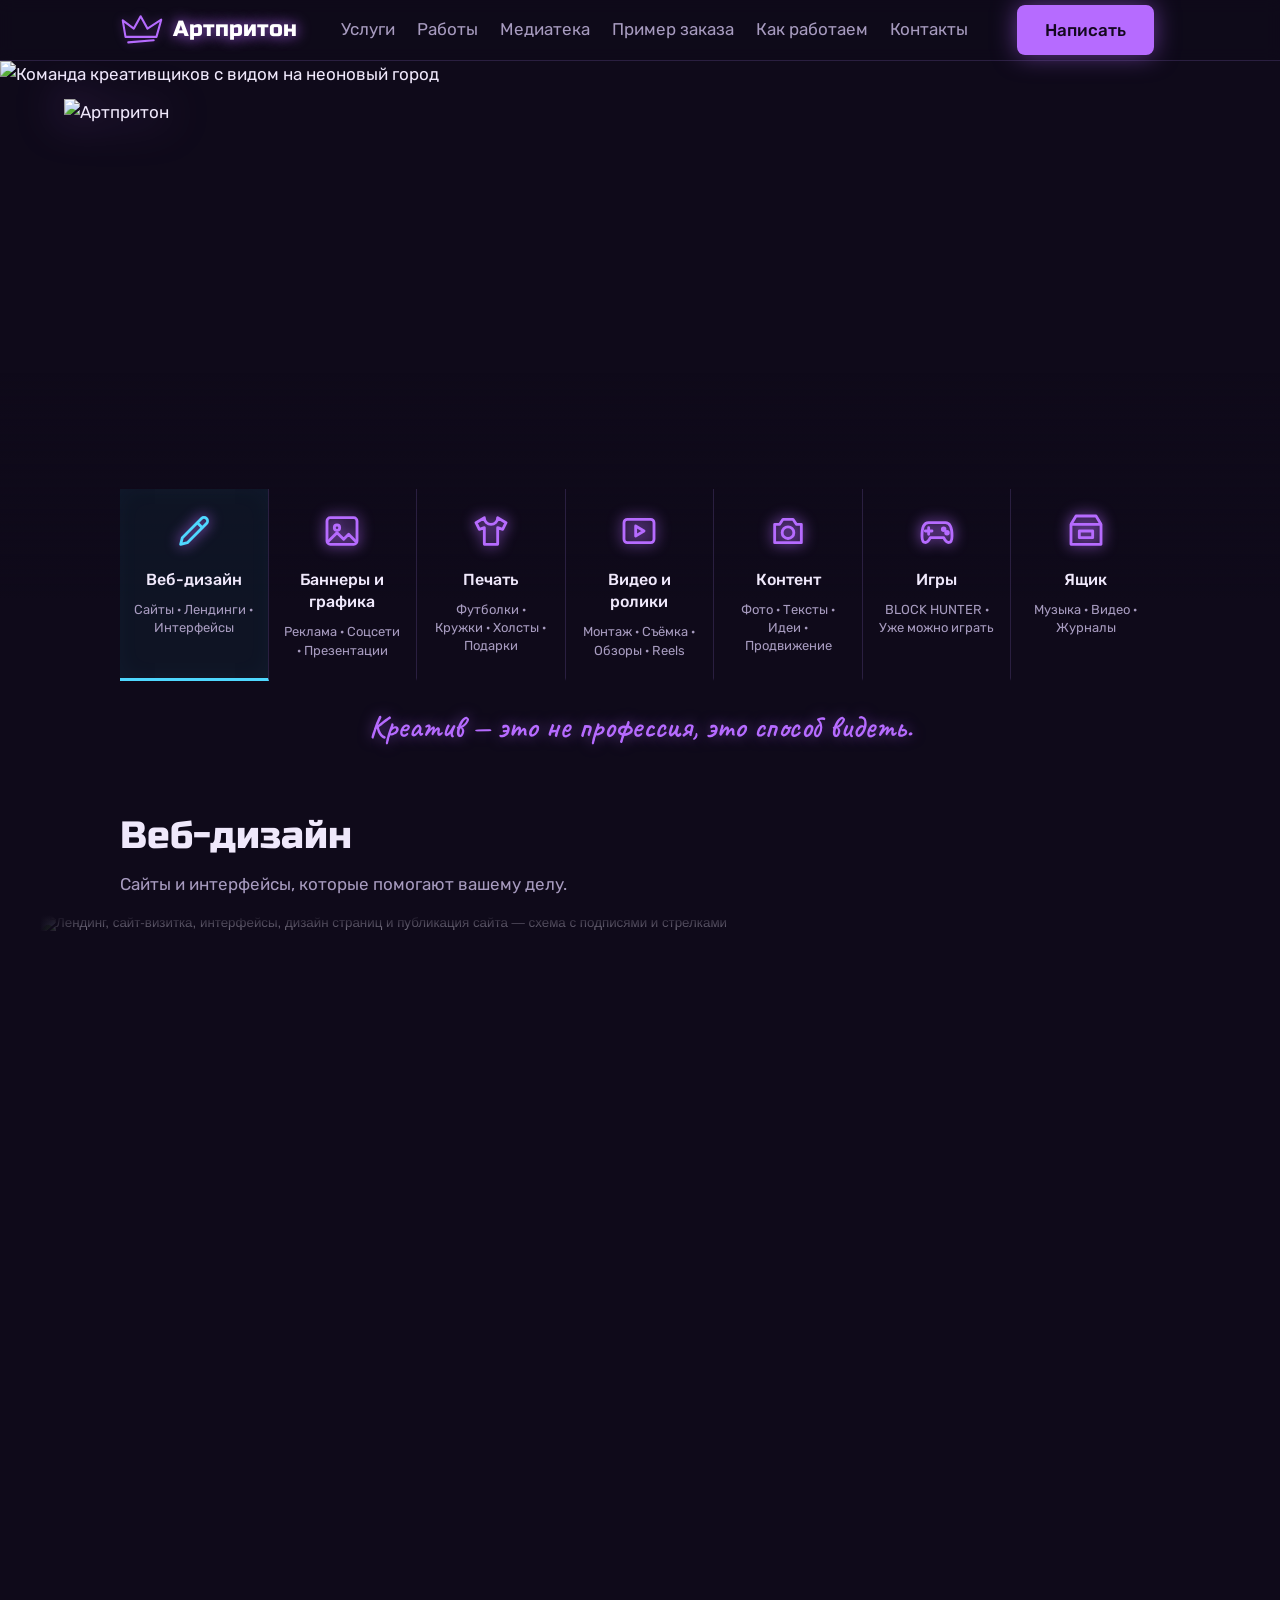
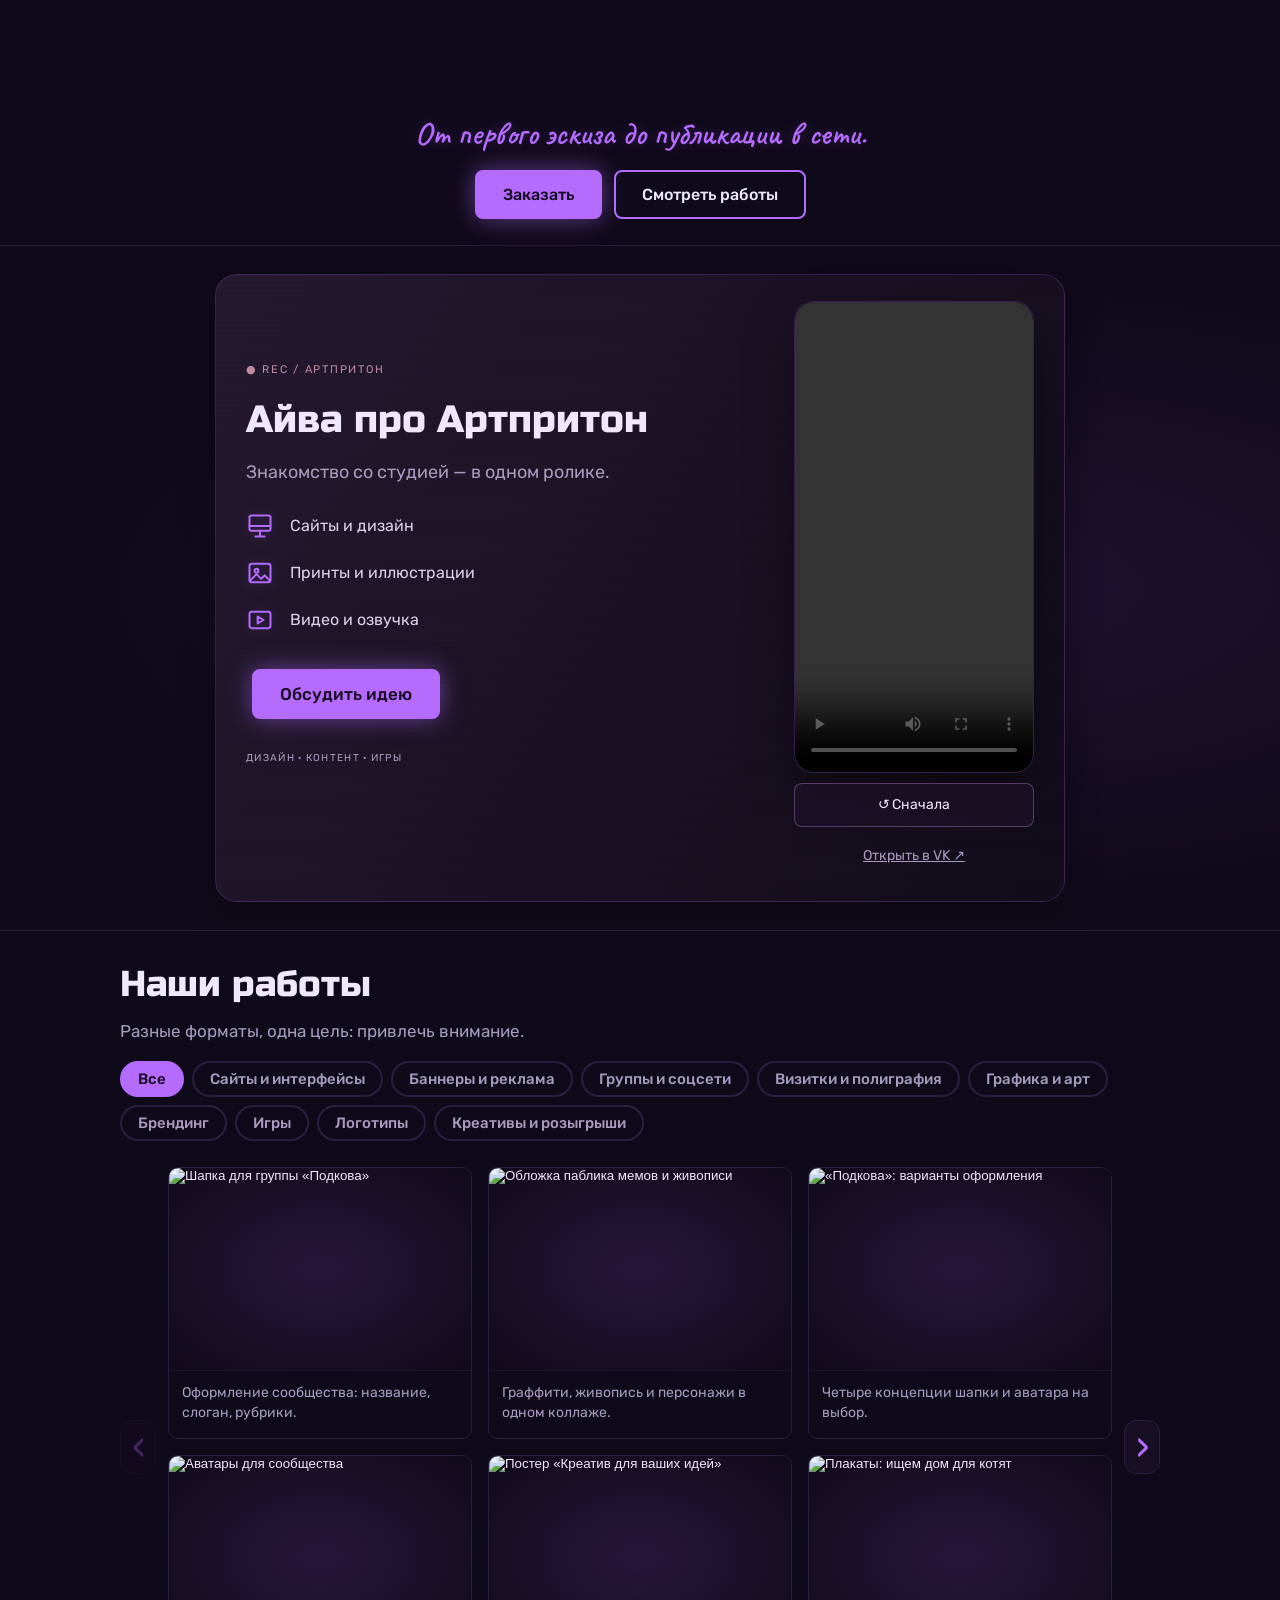
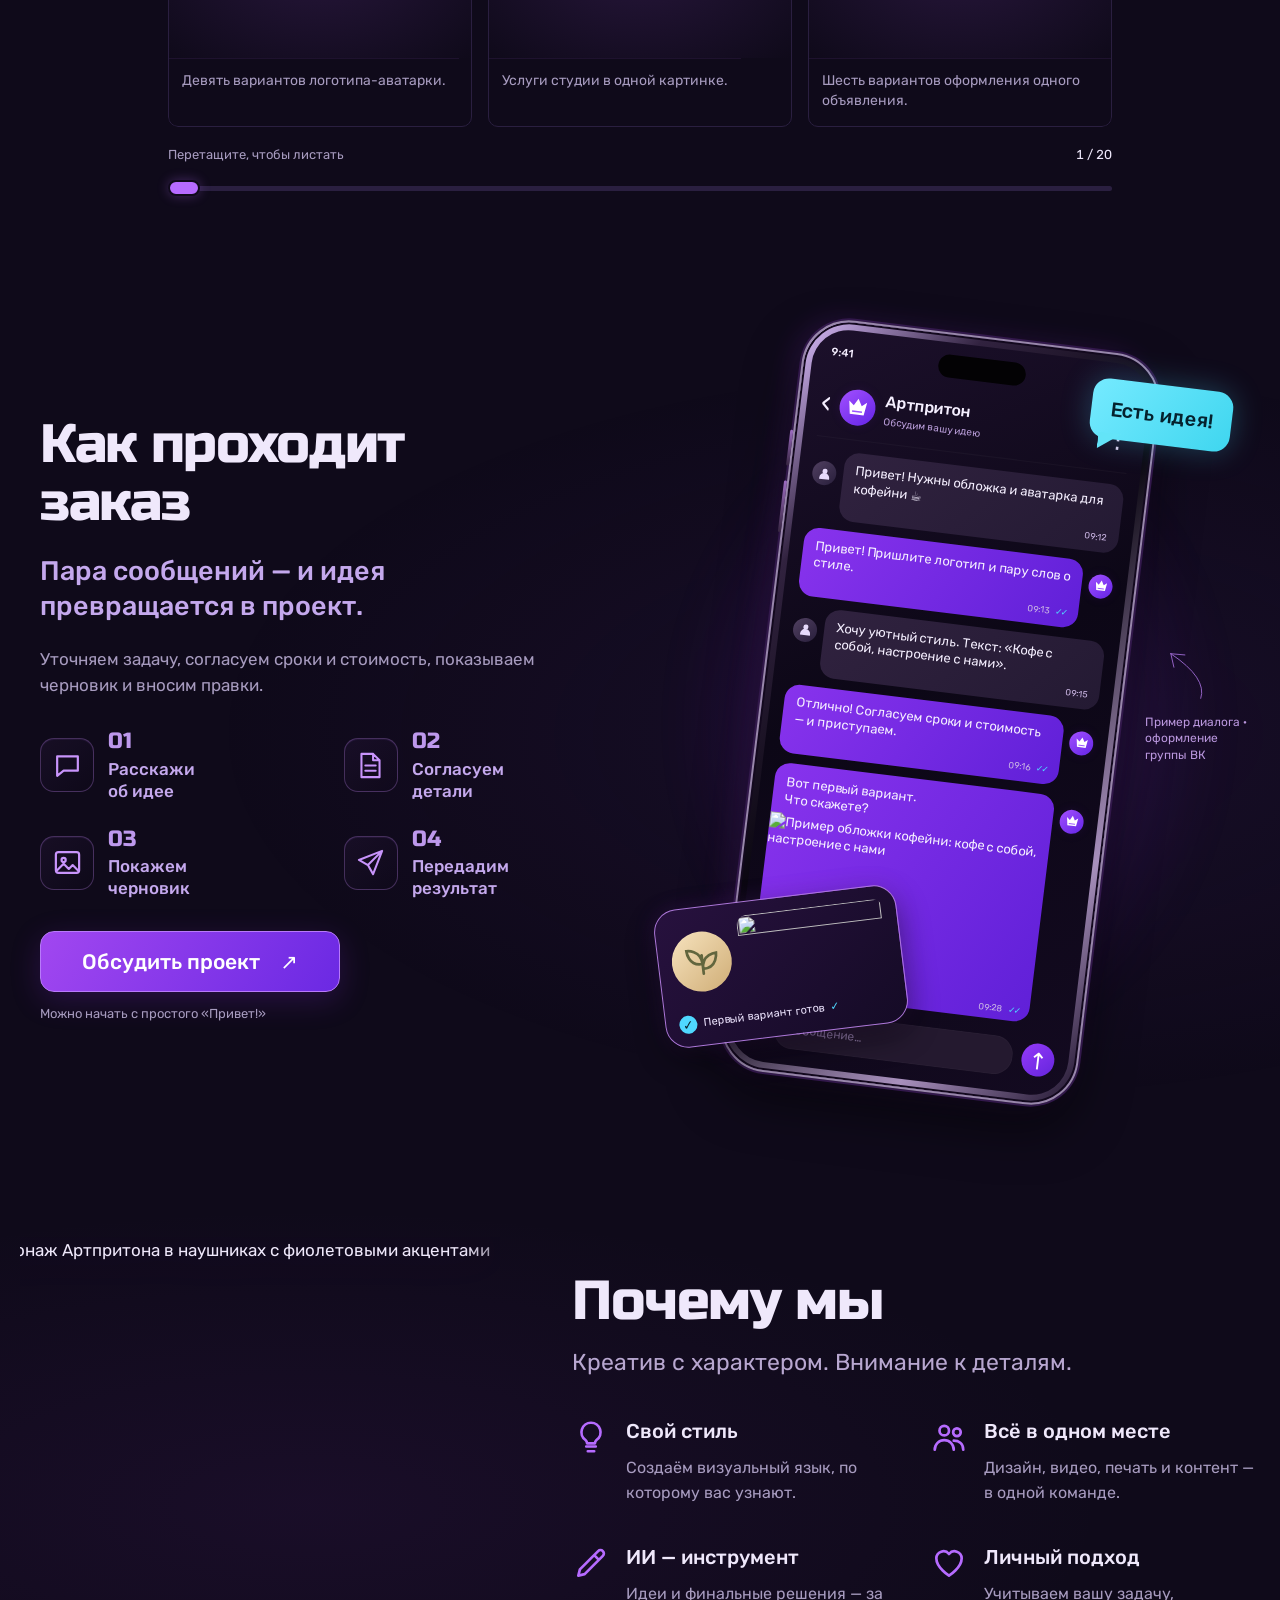
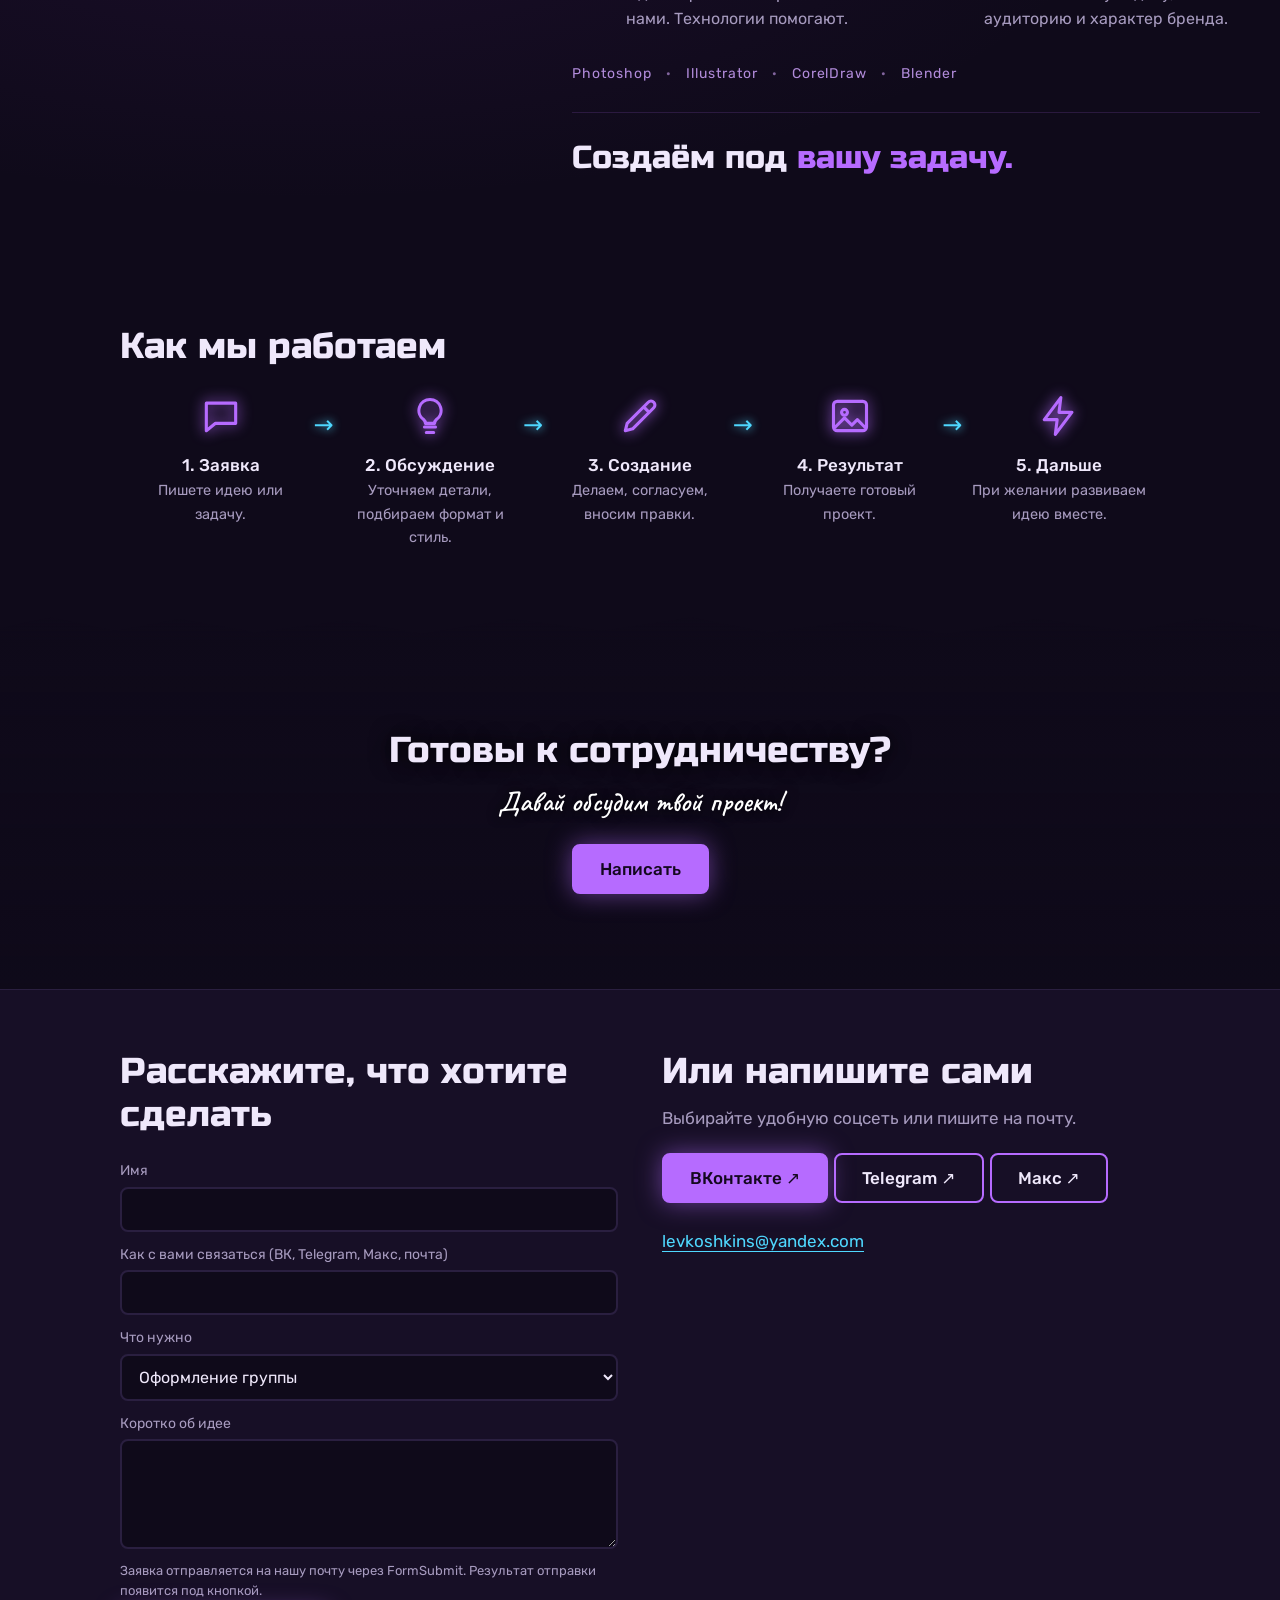
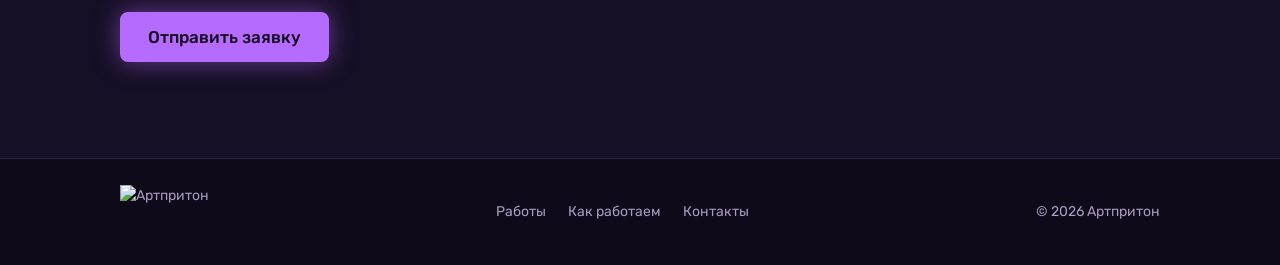
==== index.html @ eb8b3a93 "Publish website files, batch 1" ====
<!DOCTYPE html>
<html lang="ru">
<head>
<meta charset="utf-8">
<meta name="viewport" content="width=device-width, initial-scale=1">
<title>Артпритон — креатив, контент, дизайн</title>
<meta name="description" content="Веб-дизайн, баннеры, оформление групп, печать на футболках и холстах, монтаж видео, съёмка, игры.">
<meta property="og:title" content="Артпритон — креатив, контент, дизайн">
<meta property="og:description" content="Твои идеи заслуживают визуал: дизайн, видео, печать, контент и игры.">
<meta property="og:url" content="https://wingofnight.github.io/Artpriton/">
<meta property="og:image" content="https://wingofnight.github.io/Artpriton/assets/og-image.jpg">
<link rel="icon" href="assets/favicon.png">
<link rel="preconnect" href="https://fonts.googleapis.com">
<link rel="preconnect" href="https://fonts.gstatic.com" crossorigin>
<link href="https://fonts.googleapis.com/css2?family=Russo+One&family=Rubik:wght@400;500&family=Caveat:wght@600&display=swap" rel="stylesheet">
<link rel="stylesheet" href="css/base.css">
<link rel="stylesheet" href="css/site.css">
<link rel="stylesheet" href="css/games.css">
<link rel="stylesheet" href="css/media.css">
<link rel="stylesheet" href="css/magazines.css">
</head>
<body>
<svg width="0" height="0" style="position:absolute" aria-hidden="true"><defs><symbol id="i-pencil" viewBox="0 0 24 24" fill="none" stroke="currentColor" stroke-width="1.7" stroke-linecap="round" stroke-linejoin="round"><path d="M4 20l1-4L16.5 4.5a2 2 0 013 3L8 19l-4 1zM14 7l3 3"/></symbol><symbol id="i-image" viewBox="0 0 24 24" fill="none" stroke="currentColor" stroke-width="1.7" stroke-linecap="round" stroke-linejoin="round"><rect x="3" y="4" width="18" height="16" rx="2"/><circle cx="9" cy="10" r="1.6"/><path d="M4 18l5-5 4 4 3-3 4 4"/></symbol><symbol id="i-shirt" viewBox="0 0 24 24" fill="none" stroke="currentColor" stroke-width="1.7" stroke-linecap="round" stroke-linejoin="round"><path d="M8 4L3 7l2 4 3-1v10h8V10l3 1 2-4-5-3a4 4 0 01-8 0z"/></symbol><symbol id="i-play" viewBox="0 0 24 24" fill="none" stroke="currentColor" stroke-width="1.7" stroke-linecap="round" stroke-linejoin="round"><rect x="3" y="5" width="18" height="14" rx="2"/><path d="M10 9l5 3-5 3z"/></symbol><symbol id="i-mic" viewBox="0 0 24 24" fill="none" stroke="currentColor" stroke-width="1.7" stroke-linecap="round" stroke-linejoin="round"><rect x="9" y="3" width="6" height="11" rx="3"/><path d="M5 11a7 7 0 0014 0M12 18v3M9 21h6"/></symbol><symbol id="i-camera" viewBox="0 0 24 24" fill="none" stroke="currentColor" stroke-width="1.7" stroke-linecap="round" stroke-linejoin="round"><path d="M4 8h3l2-3h6l2 3h3v11H4z"/><circle cx="12" cy="13" r="3.5"/></symbol><symbol id="i-bulb" viewBox="0 0 24 24" fill="none" stroke="currentColor" stroke-width="1.7" stroke-linecap="round" stroke-linejoin="round"><path d="M9 18h6M10 21h4M12 3a6 6 0 00-3.5 10.9c.6.5 1 1.2 1 2.1h5c0-.9.4-1.6 1-2.1A6 6 0 0012 3z"/></symbol><symbol id="i-team" viewBox="0 0 24 24" fill="none" stroke="currentColor" stroke-width="1.7" stroke-linecap="round" stroke-linejoin="round"><circle cx="9" cy="8" r="3"/><circle cx="17" cy="9" r="2.4"/><path d="M3 20c0-3.5 2.7-6 6-6s6 2.5 6 6M15 14.3c3 0 6 1.7 6 5.7"/></symbol><symbol id="i-bolt" viewBox="0 0 24 24" fill="none" stroke="currentColor" stroke-width="1.7" stroke-linecap="round" stroke-linejoin="round"><path d="M13 2L4 14h7l-1 8 9-12h-7z"/></symbol><symbol id="i-heart" viewBox="0 0 24 24" fill="none" stroke="currentColor" stroke-width="1.7" stroke-linecap="round" stroke-linejoin="round"><path d="M12 20s-8-5-8-11a4.5 4.5 0 018-2.7A4.5 4.5 0 0120 9c0 6-8 11-8 11z"/></symbol><symbol id="i-chat" viewBox="0 0 24 24" fill="none" stroke="currentColor" stroke-width="1.7" stroke-linecap="round" stroke-linejoin="round"><path d="M4 5h16v11H9l-5 4z"/></symbol><symbol id="i-gamepad" viewBox="0 0 24 24" fill="none" stroke="currentColor" stroke-width="1.7" stroke-linecap="round" stroke-linejoin="round"><path d="M7 7h10c3 0 4 3 4 8s-3 5-5 1H8c-2 4-5 4-5-1s1-8 4-8z"/><path d="M7 10v4M5 12h4"/><circle cx="16" cy="11" r=".8"/><circle cx="18" cy="13" r=".8"/></symbol></defs></svg>
<nav><div class="wrap">
  <a class="logo" href="#top"><svg class="logo-mark" viewBox="0 0 64 48" fill="none" stroke="currentColor" stroke-width="3" stroke-linecap="round" stroke-linejoin="round" aria-hidden="true" focusable="false"><path d="M8 34 4 10l16 12L30 4l10 18L60 9l-7 25zM12 42l37-3"/></svg><span>Артпритон</span></a>
  <button class="burger" type="button" aria-label="Меню" aria-expanded="false" aria-controls="menu"><span></span></button>
  <ul id="menu">
    <li><a href="#uslugi"><svg class="nav-icon" aria-hidden="true"><use href="#i-pencil"/></svg><span>Услуги</span></a></li>
    <li><a href="#raboty"><svg class="nav-icon" aria-hidden="true"><use href="#i-image"/></svg><span>Работы</span></a></li>
    <li><a href="#service-library"><svg class="nav-icon" aria-hidden="true"><use href="#i-play"/></svg><span>Медиатека</span></a></li>
    <li><a href="#dialog"><svg class="nav-icon" aria-hidden="true"><use href="#i-chat"/></svg><span>Пример заказа</span></a></li>
    <li><a href="#kak"><svg class="nav-icon" aria-hidden="true"><use href="#i-bulb"/></svg><span>Как работаем</span></a></li>
    <li><a href="#zakaz"><svg class="nav-icon" aria-hidden="true"><use href="#order-send"/></svg><span>Контакты</span></a></li>
  </ul>
  <a class="btn main nbtn" href="#zakaz">Написать</a>
</div></nav>

<header class="hero" id="top">
  <img class="bg" src="assets/hero-bg.jpg" alt="Команда креативщиков с видом на неоновый город" fetchpriority="high">
  <div class="hero-in"><img class="biglogo" src="assets/logo.png" alt="Артпритон" width="700" height="330"></div>
</header>
<main>
<div class="services-area" id="uslugi">
<div class="service-nav">
<div class="wrap strip" role="tablist" aria-label="Услуги">
  <a class="it on" data-sv="0" href="#service-web"><svg class="ic" aria-hidden="true"><use href="#i-pencil"/></svg><b>Веб-дизайн</b><small>Сайты · Лендинги · Интерфейсы</small></a>
  <a class="it" data-sv="1" href="#service-graphics"><svg class="ic" aria-hidden="true"><use href="#i-image"/></svg><b>Баннеры и графика</b><small>Реклама · Соцсети · Презентации</small></a>
  <a class="it" data-sv="2" href="#service-print"><svg class="ic" aria-hidden="true"><use href="#i-shirt"/></svg><b>Печать</b><small>Футболки · Кружки · Холсты · Подарки</small></a>
  <a class="it" data-sv="3" href="#service-video"><svg class="ic" aria-hidden="true"><use href="#i-play"/></svg><b>Видео и ролики</b><small>Монтаж · Съёмка · Обзоры · Reels</small></a>
  <a class="it" data-sv="4" href="#service-content"><svg class="ic" aria-hidden="true"><use href="#i-camera"/></svg><b>Контент</b><small>Фото · Тексты · Идеи · Продвижение</small></a>
  <a class="it" data-sv="5" href="#service-games"><svg class="ic" aria-hidden="true"><use href="#i-gamepad"/></svg><b>Игры</b><small>BLOCK HUNTER · Уже можно играть</small></a>
  <a class="it" data-sv="6" href="#service-library"><svg class="ic" aria-hidden="true" viewBox="0 0 24 24" fill="none" stroke="currentColor" stroke-width="1.7" stroke-linejoin="round"><path d="M3 8h18v12H3zM3 8l3-5h12l3 5M8 12h8v4H8z"/></svg><b>Ящик</b><small>Музыка · Видео · Журналы</small></a>
</div>
</div>
<p class="slogan">Креатив — это не профессия, это способ видеть.</p>

<section id="svp" class="svp" aria-label="Наши услуги"><div id="svroot"></div></section>
</div>
<section class="studio-video" id="studio-video" aria-labelledby="studio-video-title"><div class="wrap studio-video-layout">
  <div class="studio-video-copy"><h2 id="studio-video-title">Айва про Артпритон</h2><p>Знакомство со студией — в одном ролике.</p>
    <ul class="studio-video-services">
      <li><svg viewBox="0 0 24 24" fill="none" stroke="currentColor" stroke-width="1.7" stroke-linecap="round" stroke-linejoin="round" aria-hidden="true"><rect x="3" y="3" width="18" height="13" rx="1.5"/><path d="M8 21h8M12 16v5M3 12h18"/></svg><span>Сайты и дизайн</span></li>
      <li><svg class="ic" aria-hidden="true"><use href="#i-image"/></svg><span>Принты и иллюстрации</span></li>
      <li><svg class="ic" aria-hidden="true"><use href="#i-play"/></svg><span>Видео и озвучка</span></li>
    </ul>
    <a class="btn main" href="#zakaz">Обсудить идею</a>
  </div>
  <div class="studio-video-player" id="studio-video-player">
    <video src="assets/Video/Артпритон.mp4" controls playsinline preload="metadata" aria-label="Айва про Артпритон — знакомство со студией">Ваш браузер не поддерживает воспроизведение видео.</video>
  </div>
  <button class="studio-video-link studio-video-restart" id="studio-video-restart" type="button">&#8634; &#1057;&#1085;&#1072;&#1095;&#1072;&#1083;&#1072;</button>
  <a class="studio-video-link" href="https://vk.ru/clip-233061650_456239021" target="_blank" rel="noopener noreferrer">Открыть в VK ↗</a>
</div></section>

<section id="raboty"><div class="wrap">
  <div class="phead rv"><div><h2>Наши работы</h2><p class="sub">Разные форматы, одна цель: привлечь внимание.</p></div>
  <div class="filters" role="group" aria-label="Фильтр работ"><button class="on" data-f="all" aria-pressed="true">Все</button><button data-f="web" aria-pressed="false">Сайты и интерфейсы</button><button data-f="ads" aria-pressed="false">Баннеры и реклама</button><button data-f="groups" aria-pressed="false">Группы и соцсети</button><button data-f="print" aria-pressed="false">Визитки и полиграфия</button><button data-f="design" aria-pressed="false">Графика и арт</button><button data-f="brand" aria-pressed="false">Брендинг</button><button data-f="games" aria-pressed="false">Игры</button><button data-f="logo" aria-pressed="false">Логотипы</button><button data-f="fun" aria-pressed="false">Креативы и розыгрыши</button></div></div>
  <div class="pgrid"><button class="pw rv" data-cat="groups" data-cap="Шапка для группы «Подкова». Оформление сообщества: название, слоган, рубрики."><span class="pw-thumb"><img src="assets/works/kowa.jpg" alt="Шапка для группы «Подкова»" loading="lazy"></span><span class="cap"><i>Оформление сообщества: название, слоган, рубрики.</i></span></button><button class="pw rv" data-cat="groups" data-cap="Обложка паблика мемов и живописи. Граффити, живопись и персонажи в одном коллаже."><span class="pw-thumb"><img src="assets/works/mems.jpg" alt="Обложка паблика мемов и живописи" loading="lazy"></span><span class="cap"><i>Граффити, живопись и персонажи в одном коллаже.</i></span></button><button class="pw rv" data-cat="groups" data-cap="«Подкова»: варианты оформления. Четыре концепции шапки и аватара на выбор."><span class="pw-thumb"><img src="assets/works/porkow.jpg" alt="«Подкова»: варианты оформления" loading="lazy"></span><span class="cap"><i>Четыре концепции шапки и аватара на выбор.</i></span></button><button class="pw rv" data-cat="groups" data-cap="Аватары для сообщества. Девять вариантов логотипа-аватарки."><span class="pw-thumb"><img src="assets/works/raga.jpg" alt="Аватары для сообщества" loading="lazy"></span><span class="cap"><i>Девять вариантов логотипа-аватарки.</i></span></button><button class="pw rv" data-cat="design" data-cap="Постер «Креатив для ваших идей». Услуги студии в одной картинке."><span class="pw-thumb"><img src="assets/works/aiba.jpg" alt="Постер «Креатив для ваших идей»" loading="lazy"></span><span class="cap"><i>Услуги студии в одной картинке.</i></span></button><button class="pw rv" data-cat="design" data-cap="Плакаты: ищем дом для котят. Шесть вариантов оформления одного объявления."><span class="pw-thumb"><img src="assets/works/cat.jpg" alt="Плакаты: ищем дом для котят" loading="lazy"></span><span class="cap"><i>Шесть вариантов оформления одного объявления.</i></span></button><button class="pw rv" data-cat="design" data-cap="Иллюстрация-буквица «В». Сюжет внутри буквы: музыка и тёмное фэнтези."><span class="pw-thumb"><img src="assets/works/buka.jpg" alt="Иллюстрация-буквица «В»" loading="lazy"></span><span class="cap"><i>Сюжет внутри буквы: музыка и тёмное фэнтези.</i></span></button><button class="pw rv" data-cat="design" data-cap="Акварельная иллюстрация. Перо, книга и подкова."><span class="pw-thumb"><img src="assets/works/icon.jpg" alt="Акварельная иллюстрация" loading="lazy"></span><span class="cap"><i>Перо, книга и подкова.</i></span></button><button class="pw rv" data-cat="brand" data-cap="Брендбук маскота «Мемный бюст». Палитра, стикеры, позы и мерч."><span class="pw-thumb"><img src="assets/works/sef.jpg" alt="Брендбук маскота «Мемный бюст»" loading="lazy"></span><span class="cap"><i>Палитра, стикеры, позы и мерч.</i></span></button><button class="pw rv" data-cat="brand" data-cap="Стикерпак AiVA. Эмоции персонажа для мессенджеров."><span class="pw-thumb"><img src="assets/works/avataros.jpg" alt="Стикерпак AiVA" loading="lazy"></span><span class="cap"><i>Эмоции персонажа для мессенджеров.</i></span></button><button class="pw rv" data-cat="games" data-cap="Арт для игры «Школьная аномалия». Предметы из 90-х и логотип."><span class="pw-thumb"><img src="assets/works/skul.jpg" alt="Арт для игры «Школьная аномалия»" loading="lazy"></span><span class="cap"><i>Предметы из 90-х и логотип.</i></span></button><button class="pw rv" data-cat="games" data-cap="Интерфейс карточной игры. Школьный класс, босс и колода карт."><span class="pw-thumb"><img src="assets/works/game.jpg" alt="Интерфейс карточной игры" loading="lazy"></span><span class="cap"><i>Школьный класс, босс и колода карт.</i></span></button><button class="pw rv contain" data-cat="logo" data-cap="Логотип «Артпритон». Граффити-логотип студии с короной."><span class="pw-thumb"><img src="assets/works/logo.png" alt="Логотип «Артпритон»" loading="lazy"></span><span class="cap"><i>Граффити-логотип студии с короной.</i></span></button></div>
</div></section>

<section id="media" class="media-room"><div class="wrap">
  <div class="media-heading"><span class="media-eyebrow">АРТПРИТОН / АНАЛОГОВАЯ КОЛЛЕКЦИЯ</span><h2>Ящик</h2><p>Музыка, видео и журналы. Выбирай своё настроение.</p><div class="media-switch" role="group" aria-label="Раздел медиатеки"><button type="button" data-media-view="video" aria-pressed="true">Видеотека</button><button type="button" data-media-view="music" aria-pressed="false">Аудиотека</button><button type="button" data-media-view="magazines" aria-pressed="false">Журналы</button></div></div>
  <div class="media-video"><div class="media-subhead"><h3>Видеотека</h3><span>VHS · Нажми, чтобы смотреть</span></div><div class="vhs-shelf" id="vhs-shelf"></div></div>
  <div class="magazine-section" hidden><div class="media-subhead"><h3>Журналы</h3><span>Игровые миры — на страницах «Мёртвого вестника»</span></div><div class="magazine-shelf" id="magazine-shelf"></div><p class="magazine-hint">Выбери обложку — загляни внутрь</p></div>
  <div class="music-corner"><div class="music-copy"><div class="media-subhead"><h3>Музыка</h3><span>Сгенерированные песни</span></div><div id="audio-tapes" class="audio-tapes"></div></div>
    <div class="walkman" id="walkman">
      <div class="walkman-top"><b>&#1040;&#1056;&#1058;&#1055;&#1056;&#1048;&#1058;&#1054;&#1053;</b><span>STEREO CASSETTE PLAYER</span></div>
      <div class="walkman-window"><span class="walkman-side">SIDE A &middot; NORMAL / TYPE I</span><b id="walkman-title"></b><div class="tape-reels" aria-hidden="true"></div><span class="walkman-tape-mark" aria-hidden="true">A &nbsp; &mdash; &mdash; &mdash; &nbsp; 60</span></div>
      <div class="walkman-controls"><button type="button" id="walkman-prev" aria-label="&#1055;&#1088;&#1077;&#1076;&#1099;&#1076;&#1091;&#1097;&#1072;&#1103; &#1087;&#1077;&#1089;&#1085;&#1103;" disabled>&#9664;&#9664;</button><button type="button" id="walkman-play" aria-label="&#1042;&#1086;&#1089;&#1087;&#1088;&#1086;&#1080;&#1079;&#1074;&#1077;&#1089;&#1090;&#1080;" disabled>&#9654;</button><button type="button" id="walkman-stop" aria-label="&#1057;&#1090;&#1086;&#1087;" disabled>&#9632;</button><button type="button" id="walkman-next" aria-label="&#1057;&#1083;&#1077;&#1076;&#1091;&#1102;&#1097;&#1072;&#1103; &#1087;&#1077;&#1089;&#1085;&#1103;" disabled>&#9654;&#9654;</button></div>
      <div class="walkman-progress"><input id="walkman-seek" type="range" min="0" max="100" value="0" step="0.1" aria-label="&#1055;&#1086;&#1079;&#1080;&#1094;&#1080;&#1103; &#1074; &#1087;&#1077;&#1089;&#1085;&#1077;" disabled><output id="walkman-time">0:00 / 0:00</output></div>
      <div class="walkman-bottom"><div class="walkman-brand">WALK / <em>PLAY</em></div><label class="walkman-volume"><span aria-hidden="true">&#9834;</span><input id="walkman-volume" type="range" min="0" max="1" value="0.8" step="0.01" aria-label="&#1043;&#1088;&#1086;&#1084;&#1082;&#1086;&#1089;&#1090;&#1100;"></label></div>
      <audio id="cassette-audio" preload="metadata" hidden></audio><p id="walkman-status" role="status"></p><span class="walkman-jack" aria-hidden="true">PHONES &#9679;</span><span class="walkman-screw screw-tl" aria-hidden="true"></span><span class="walkman-screw screw-tr" aria-hidden="true"></span><span class="walkman-screw screw-bl" aria-hidden="true"></span><span class="walkman-screw screw-br" aria-hidden="true"></span>
    </div>
  </div>
</div></section>
<dialog class="magazine-reader" id="magazine-reader" aria-labelledby="magazine-reader-title">
  <header class="magazine-toolbar"><h2 id="magazine-reader-title">Мёртвый вестник</h2><button type="button" id="magazine-zoom" aria-pressed="false">Увеличить</button><button type="button" id="magazine-close" aria-label="Закрыть журнал">Закрыть ×</button></header>
  <div class="magazine-viewport" id="magazine-viewport"><div class="magazine-book" id="magazine-book"></div></div>
  <footer class="magazine-navigation"><button type="button" id="magazine-prev" aria-label="Предыдущие страницы">← Назад</button><output id="magazine-position" aria-live="polite"></output><button type="button" id="magazine-next" aria-label="Следующие страницы">Далее →</button></footer>
  <p class="magazine-reader-hint">Листай за край страницы, стрелками ← → или свайпом. Нажми на страницу, чтобы увеличить.</p>
</dialog>
<dialog class="game-tv video-tv" id="video-dialog" aria-labelledby="video-dialog-title">
 <div class="crt-tv">
  <div class="crt-topline"><span class="tv-badge">АРТПРИТОН / VHS</span><h2 id="video-dialog-title">Видео</h2><div class="tv-power-group"><button class="tv-power-button" id="video-power-button" type="button" aria-label="Выключить телевизор и закрыть видео" title="Выключить телевизор"></button><span class="tv-led" aria-hidden="true"></span></div></div>
  <div class="crt-front"><div class="crt-bezel"><div class="crt-screen"><div class="video-tv-picture" id="video-dialog-screen"></div><div class="crt-glass" aria-hidden="true"></div></div></div><div class="crt-controls"><button type="button" id="video-restart" title="&#1055;&#1077;&#1088;&#1077;&#1079;&#1072;&#1075;&#1088;&#1091;&#1079;&#1080;&#1090;&#1100; VK-&#1087;&#1083;&#1077;&#1077;&#1088;">&#8634; &#1057;&#1085;&#1072;&#1095;&#1072;&#1083;&#1072;</button><button type="button" id="video-dialog-close">Закрыть</button><div class="tv-dial" aria-hidden="true"></div><div class="tv-speaker" aria-hidden="true"></div></div></div>
  <div class="crt-footer"><span>VHS · VIDEO SYSTEM</span><span>СИГНАЛ ЕСТЬ</span></div>
 </div>
</dialog>

<section id="dialog" class="order-preview"><div class="wrap order-example rv">
  <div class="order-example-copy">
    <h2>Как проходит<br>заказ</h2>
    <p class="order-example-lead">Пара сообщений — и идея превращается в проект.</p>
    <p class="sub">Уточняем задачу, согласуем сроки и стоимость, показываем черновик и вносим правки.</p>
    <ol class="order-example-steps">
      <li><span class="order-step-icon"><svg class="ic" aria-hidden="true"><use href="#i-chat"/></svg></span><span><b>01</b>Расскажи<br>об идее</span></li>
      <li><span class="order-step-icon"><svg class="ic" aria-hidden="true"><use href="#order-file"/></svg></span><span><b>02</b>Согласуем<br>детали</span></li>
      <li><span class="order-step-icon"><svg class="ic" aria-hidden="true"><use href="#i-image"/></svg></span><span><b>03</b>Покажем<br>черновик</span></li>
      <li><span class="order-step-icon"><svg class="ic" aria-hidden="true"><use href="#order-send"/></svg></span><span><b>04</b>Передадим<br>результат</span></li>
    </ol>
    <a class="btn main order-example-link" href="#zakaz">Обсудить проект <span aria-hidden="true">↗</span></a>
    <p class="order-example-hint">Можно начать с простого «Привет!»</p>
  </div>
  <figure class="order-phone-scene" aria-labelledby="order-phone-caption">
    <svg width="0" height="0" style="position:absolute" aria-hidden="true"><defs>
      <symbol id="order-crown" viewBox="0 0 24 24"><path fill="currentColor" d="M3 6l5 4 4-7 4 7 5-4-2 13H5z"/><path d="M7 16h10" stroke="#9b56ff" stroke-width="1.5"/></symbol>
      <symbol id="order-user" viewBox="0 0 24 24" fill="currentColor"><circle cx="12" cy="8" r="4"/><path d="M4 21v-2a8 8 0 0116 0v2z"/></symbol>
      <symbol id="order-file" viewBox="0 0 24 24" fill="none" stroke="currentColor" stroke-width="1.6" stroke-linecap="round" stroke-linejoin="round"><path d="M5 3h9l5 5v13H5zM14 3v5h5M8 12h8M8 16h8"/></symbol>
      <symbol id="order-send" viewBox="0 0 24 24" fill="none" stroke="currentColor" stroke-width="1.6" stroke-linecap="round" stroke-linejoin="round"><path d="M21 3L3 10l7 4 4 7zM10 14L21 3"/></symbol>
    </defs></svg>
    <div class="order-phone">
      <div class="order-phone-screen">
        <div class="phone-status" aria-hidden="true"><span>9:41</span><span class="phone-island"></span><span>▮▮▮ ▰</span></div>
        <div class="phone-chat-header"><span class="phone-back" aria-hidden="true">‹</span><span class="phone-avatar studio"><svg aria-hidden="true"><use href="#order-crown"/></svg></span><span><b>Артпритон</b><small>Обсудим вашу идею</small></span><span class="phone-more" aria-hidden="true">⋮</span></div>
        <div class="phone-chat" aria-label="Пример переписки">
          <div class="phone-message incoming"><span class="phone-avatar"><svg aria-hidden="true"><use href="#order-user"/></svg></span><p><span class="phone-sender">Клиент: </span>Привет! Нужны обложка и аватарка для кофейни ☕<small>09:12</small></p></div>
          <div class="phone-message outgoing"><p><span class="phone-sender">Артпритон: </span>Привет! Пришлите логотип и пару слов о стиле.<small>09:13 <span class="phone-read" aria-hidden="true">✓✓</span></small></p><span class="phone-avatar studio"><svg aria-hidden="true"><use href="#order-crown"/></svg></span></div>
          <div class="phone-message incoming"><span class="phone-avatar"><svg aria-hidden="true"><use href="#order-user"/></svg></span><p><span class="phone-sender">Клиент: </span>Хочу уютный стиль. Текст: «Кофе с собой, настроение с нами».<small>09:15</small></p></div>
          <div class="phone-message outgoing"><p><span class="phone-sender">Артпритон: </span>Отлично! Согласуем сроки и стоимость — и приступаем.<small>09:16 <span class="phone-read" aria-hidden="true">✓✓</span></small></p><span class="phone-avatar studio"><svg aria-hidden="true"><use href="#order-crown"/></svg></span></div>
          <div class="phone-message outgoing phone-delivery"><div class="phone-result"><p><span class="phone-sender">Артпритон: </span>Вот первый вариант.<br>Что скажете?</p><img src="assets/order-coffee.svg" width="640" height="360" alt="Пример обложки кофейни: кофе с собой, настроение с нами" loading="lazy"><small>09:28 <span class="phone-read" aria-hidden="true">✓✓</span></small></div><span class="phone-avatar studio"><svg aria-hidden="true"><use href="#order-crown"/></svg></span></div>
        </div>
        <div class="phone-composer" aria-hidden="true"><span>♧</span><span class="phone-input">Сообщение…</span><span class="phone-submit">↑</span></div>
      </div>
    </div>
    <span class="order-idea-bubble" aria-hidden="true">Есть идея!</span>
    <div class="order-result-card" aria-hidden="true"><div class="order-result-images"><span class="order-result-avatar"><svg viewBox="0 0 40 40"><path d="M20 32V13M20 22C5 23 5 7 5 7s15 0 15 15M20 27C35 28 35 12 35 12S20 12 20 27" fill="none" stroke="currentColor" stroke-width="2.8" stroke-linecap="round"/></svg></span><img src="assets/order-coffee.svg" width="640" height="360" alt="" loading="lazy"></div><p><span>✓</span> Первый вариант готов <b>✓</b></p></div>
    <figcaption id="order-phone-caption"><svg viewBox="0 0 80 90" fill="none" aria-hidden="true"><path d="M65 84Q76 51 16 11M16 11l5 22M16 11l23 2" stroke="currentColor" stroke-width="1.5" stroke-linecap="round" stroke-linejoin="round"/></svg>Пример диалога ·<br>оформление группы ВК</figcaption>
  </figure>
</div></section>

<section class="why" id="why" aria-labelledby="why-title"><div class="wrap whygrid rv">
  <div class="why-art"><img class="girl" src="assets/girl.png" alt="Персонаж Артпритона в наушниках с фиолетовыми акцентами" width="800" height="591" loading="lazy" decoding="async"></div>
  <div class="why-copy">
    <header class="why-heading"><h2 id="why-title">Почему мы</h2><p>Креатив с характером. Внимание к деталям.</p></header>
    <div class="feats">
      <div class="feat"><svg class="ic" aria-hidden="true"><use href="#i-bulb"/></svg><div><h3>Свой стиль</h3><p>Создаём визуальный язык, по которому вас узнают.</p></div></div>
      <div class="feat"><svg class="ic" aria-hidden="true"><use href="#i-team"/></svg><div><h3>Всё в одном месте</h3><p>Дизайн, видео, печать и контент — в одной команде.</p></div></div>
      <div class="feat"><svg class="ic" aria-hidden="true"><use href="#i-pencil"/></svg><div><h3>ИИ — инструмент</h3><p>Идеи и финальные решения — за нами. Технологии помогают.</p></div></div>
      <div class="feat"><svg class="ic" aria-hidden="true"><use href="#i-heart"/></svg><div><h3>Личный подход</h3><p>Учитываем вашу задачу, аудиторию и характер бренда.</p></div></div>
    </div>
    <ul class="why-tools" aria-label="Инструменты студии"><li>Photoshop</li><li>Illustrator</li><li>CorelDraw</li><li>Blender</li></ul>
    <p class="why-signoff">Создаём под <em>вашу задачу.</em></p>
  </div>
</div></section>
<section id="kak"><div class="wrap">
  <h2 class="rv">Как мы работаем</h2>
  <ol class="steps2"><li class="rv"><svg class="ic" aria-hidden="true"><use href="#i-chat"/></svg><b>Заявка</b><span>Пишете идею или задачу.</span></li><li class="rv"><svg class="ic" aria-hidden="true"><use href="#i-bulb"/></svg><b>Обсуждение</b><span>Уточняем детали, подбираем формат и стиль.</span></li><li class="rv"><svg class="ic" aria-hidden="true"><use href="#i-pencil"/></svg><b>Создание</b><span>Делаем, согласуем, вносим правки.</span></li><li class="rv"><svg class="ic" aria-hidden="true"><use href="#i-image"/></svg><b>Результат</b><span>Получаете готовый проект.</span></li><li class="rv"><svg class="ic" aria-hidden="true"><use href="#i-bolt"/></svg><b>Дальше</b><span>При желании развиваем идею вместе.</span></li></ol>
</div></section>

<section class="cta tear"><div class="wrap">
  <h2 class="rv">Готовы к сотрудничеству?</h2><p class="rv">Давай обсудим твой проект!</p>
  <a class="btn main rv" href="#zakaz">Написать</a>
</div></section>

<section class="order" id="zakaz"><div class="wrap box">
  <form class="form rv" id="f" action="https://formsubmit.co/levkoshkins@yandex.com" method="POST">
    <input type="hidden" name="_subject" value="Новая заявка с сайта Артпритон">
    <input type="hidden" name="_template" value="table">
    <input type="text" name="_honey" tabindex="-1" autocomplete="off" hidden aria-hidden="true">
    <h2>Расскажите, что хотите сделать</h2>
    <label>Имя<input name="name" required autocomplete="name"></label>
    <label>Как с вами связаться (ВК, Telegram, Макс, почта)<input name="contact" required></label>
    <label>Что нужно<select name="type"><option>Оформление группы</option><option>Баннер или графика</option><option>Сайт или лендинг</option><option>Печать на одежде, кружке, холсте</option><option>Видео и ролики</option><option>Игры</option><option>Другое</option></select></label>
    <label>Коротко об идее<textarea name="msg"></textarea></label>
    <p class="form-note" id="form-note">Заявка отправляется на нашу почту через FormSubmit. Результат отправки появится под кнопкой.</p>
    <button class="btn main" type="submit" aria-describedby="form-note">Отправить заявку</button>
    <div id="st" role="status"></div>
  </form>
  <div class="contacts rv">
    <h2>Или напишите сами</h2>
    <p>Выбирайте удобную соцсеть или пишите на почту.</p>
    <a class="btn main" href="https://vk.ru/aiva3" target="_blank" rel="noopener noreferrer">ВКонтакте ↗</a><a class="btn" href="https://t.me/aiva8" target="_blank" rel="noopener noreferrer">Telegram ↗</a><a class="btn" href="https://max.ru/channel_aiva" target="_blank" rel="noopener noreferrer">Макс ↗</a>
    <p class="contact-email"><a href="mailto:levkoshkins@yandex.com">levkoshkins@yandex.com</a></p>
  </div>
</div></section>
</main>

<footer><div class="wrap foot"><img src="assets/logo-glow.png" alt="Артпритон" loading="lazy"><div class="fl"><a href="#raboty">Работы</a><a href="#kak">Как работаем</a><a href="#zakaz">Контакты</a></div><span>© 2026 Артпритон</span></div></footer>

<div id="lb" role="dialog" aria-modal="true" aria-label="Просмотр работы" hidden><button class="x" aria-label="Закрыть">×</button><button class="pv" aria-label="Назад">‹</button><figure><div class="lb-picture"><img alt=""><div id="lb-notes"></div></div><figcaption></figcaption></figure><button class="nx" aria-label="Вперёд">›</button></div>
<dialog class="game-tv" id="game-tv" aria-labelledby="tv-title">
  <div class="crt-tv">
    <div class="crt-topline"><span class="tv-badge">АРТПРИТОН / PLAY</span><h2 id="tv-title">Игры</h2><div class="tv-power-group"><button class="tv-power-button" id="tv-power-button" type="button" aria-label="Выключить телевизор и закрыть игру" title="Выключить телевизор"></button><span class="tv-led" aria-hidden="true"></span></div></div>
    <div class="crt-front">
      <div class="crt-bezel"><div class="crt-screen">
        <iframe id="tv-frame" title="Игра" allow="autoplay; fullscreen; gamepad" allowfullscreen hidden></iframe>
        <div class="tv-message" id="tv-message" role="status"><svg class="ic" aria-hidden="true"><use href="#i-gamepad"/></svg><h3 id="tv-message-title">Выберите картридж</h3><p id="tv-message-text"></p></div>
        <div class="crt-glass" aria-hidden="true"></div>
        <div class="tv-help" id="tv-help" hidden><h3>Справка</h3><ul id="tv-help-list"></ul><button id="tv-resume" type="button">Вернуться к игре</button></div>
      </div></div>
      <div class="crt-controls">
        <button id="tv-help-button" type="button" aria-controls="tv-help" aria-expanded="false">Справка</button>
        <button id="tv-close" type="button">Закрыть</button>
        <div class="tv-dial" aria-hidden="true"></div><div class="tv-speaker" aria-hidden="true"></div>
      </div>
    </div>
    <div class="crt-footer"><span>16 BIT · GAME SYSTEM</span><span id="tv-power">ОЖИДАНИЕ</span></div>
  </div>
</dialog>
<script src="js/creative.js"></script>
<script src="js/new-works.js"></script>
<script src="js/portfolio.js"></script>
<script src="js/services.js"></script>
<script src="js/games.js"></script>
<script src="js/main.js"></script>
<script src="js/media.js"></script>
<script src="js/magazines.js"></script>
</body>
</html>
---- css/base.css ----
:root{--night:#0f0a1a;--deep:#170f26;--violet:#b66bff;--cyan:#4fd8ff;--ember:#ff9a3c;--text:#efe8fb;--muted:#a79bbf;--line:#2a1f40;
--head:"Russo One","Arial Black",Impact,sans-serif;--body:"Rubik",system-ui,Arial,sans-serif;--hand:"Caveat","Segoe Script",cursive;--ease:cubic-bezier(.2,.8,.2,1)}
*{box-sizing:border-box;margin:0}
html{scroll-behavior:smooth;scroll-padding-top:70px}
body{background:var(--night);color:var(--text);font:400 17px/1.6 var(--body)}
a{color:inherit}
:focus-visible{outline:2px solid var(--cyan);outline-offset:3px}
.wrap{max-width:1080px;margin:0 auto;padding:0 20px}
nav{position:sticky;top:0;z-index:5;background:rgba(15,10,26,.9);backdrop-filter:blur(8px);border-bottom:1px solid var(--line)}
nav .wrap{display:flex;align-items:center;justify-content:space-between;height:60px;gap:16px}
.logo{font-family:var(--head);font-size:22px;text-decoration:none;color:#fff;text-shadow:0 0 14px var(--violet);transition:text-shadow .3s,transform .3s var(--ease)}
.logo:hover{text-shadow:0 0 22px var(--cyan);transform:rotate(-2deg) scale(1.05)}
nav ul{display:flex;gap:22px;list-style:none;padding:0}
nav ul a{text-decoration:none;color:var(--muted);position:relative;padding:4px 0;transition:color .25s}
nav ul a::after{content:"";position:absolute;left:0;bottom:0;height:2px;width:0;background:var(--cyan);box-shadow:0 0 8px var(--cyan);transition:width .3s var(--ease)}
nav ul a:hover{color:#fff}nav ul a:hover::after{width:100%}
.hero{position:relative;animation:rise 1.1s ease-out both;overflow:hidden}
.hero .bg{display:block;animation:drift 22s ease-in-out infinite alternate}
.hero::after{content:"";position:absolute;inset:auto 0 0 0;height:30%;background:linear-gradient(transparent,var(--night))}
@keyframes rise{from{opacity:0;filter:brightness(.4)}to{opacity:1;filter:none}}
@keyframes drift{to{transform:scale(1.06)}}
.intro{padding:34px 0 64px;text-align:center}
.intro h1{font:400 clamp(28px,5vw,46px)/1.15 var(--head);text-shadow:0 0 22px rgba(182,107,255,.55)}
.intro p{max-width:620px;margin:16px auto 28px;color:var(--muted)}
.btn{display:inline-block;padding:13px 26px;border-radius:8px;font:500 17px var(--body);text-decoration:none;border:2px solid var(--violet);margin:5px 6px;background:transparent;color:var(--text);cursor:pointer;transition:transform .25s var(--ease),box-shadow .25s,background .25s,border-color .25s,color .25s}
.btn:hover{transform:translateY(-4px) scale(1.04);border-color:var(--cyan);box-shadow:0 8px 26px rgba(79,216,255,.4)}
.btn:active{transform:translateY(-1px) scale(.98)}
.btn.main{background:var(--violet);color:#14081f;box-shadow:0 0 24px rgba(182,107,255,.5)}
.btn.main:hover{background:var(--cyan);color:#06222b}
section{padding:60px 0}
h2{font:400 clamp(26px,4vw,36px)/1.2 var(--head);margin-bottom:12px}
.sub{color:var(--muted);margin-bottom:30px}
.services{display:grid;grid-template-columns:repeat(auto-fit,minmax(300px,1fr));gap:16px}
.svc{background:var(--deep);border:2px solid var(--line);border-radius:10px;padding:26px 26px 24px;transition:transform .3s var(--ease),border-color .3s,box-shadow .3s}
.svc:hover{transform:translateY(-6px);border-color:var(--violet);box-shadow:0 14px 34px rgba(182,107,255,.28)}
.svc h3{font:400 21px/1.2 var(--head);color:var(--violet);margin-bottom:8px}
.svc:nth-child(3n+2) h3{color:var(--cyan)}.svc:nth-child(3n) h3{color:var(--ember)}
.svc p{color:var(--muted);font-size:15.5px}
.svc small{display:block;margin-top:12px;font-size:14px}
.works{display:grid;grid-template-columns:1fr 1fr;gap:20px}
.w{background:var(--deep);border:2px solid var(--line);border-radius:10px;overflow:hidden;transition:transform .3s var(--ease),box-shadow .3s,border-color .3s}
.w:hover{transform:translateY(-5px);border-color:var(--cyan);box-shadow:0 14px 34px rgba(79,216,255,.25)}
.w.wide{grid-column:1/-1}
.w .pic{overflow:hidden}
.w img{display:block;width:100%;height:auto;transition:transform .6s var(--ease)}
.w:hover img{transform:scale(1.05)}
.w figcaption{padding:14px 18px 16px}
.w b{display:block;font:400 18px/1.25 var(--head);color:var(--cyan);margin-bottom:4px}
.w span{color:var(--muted);font-size:15px}
.chatbox{display:grid;grid-template-columns:1fr 380px;gap:40px;align-items:center}
.chat{background:var(--deep);border:2px solid var(--line);border-radius:14px;padding:16px;display:flex;flex-direction:column;gap:10px;box-shadow:0 0 40px rgba(182,107,255,.18)}
.chat .top{font-size:14px;color:var(--muted);border-bottom:1px solid var(--line);padding-bottom:10px}
.msg{max-width:84%;padding:10px 14px;border-radius:14px;font-size:15.5px;line-height:1.45;transition:transform .25s var(--ease)}
.msg:hover{transform:scale(1.03)}
.msg.c{background:#26193d;border-bottom-left-radius:4px;align-self:flex-start}
.msg.me{background:#3b2a66;border-bottom-right-radius:4px;align-self:flex-end}
.msg em{display:block;font:normal 500 12px var(--body);color:var(--cyan);margin-bottom:2px}
.why{display:grid;grid-template-columns:1fr 330px;gap:44px;align-items:center}
.why ul{list-style:none;padding:0;display:grid;gap:16px;margin-top:22px}
.why li{padding-left:16px;border-left:3px solid var(--violet);transition:border-color .25s,transform .25s var(--ease)}
.why li:hover{border-color:var(--cyan);transform:translateX(6px)}
.why b{font-weight:500}.why li span{display:block;color:var(--muted);font-size:15.5px}
.why img{width:100%;border-radius:10px;border:2px solid var(--line);box-shadow:0 0 40px rgba(182,107,255,.3);transition:transform .4s var(--ease)}
.why img:hover{transform:rotate(1.5deg) scale(1.03)}
.quote{font:600 28px/1.2 var(--hand);color:var(--violet);margin-top:22px}
.steps{list-style:none;padding:0;counter-reset:s;display:grid;grid-template-columns:repeat(auto-fit,minmax(180px,1fr));gap:22px}
.steps li{counter-increment:s;padding-left:52px;position:relative}
.steps li::before{content:counter(s);position:absolute;left:0;top:0;width:40px;height:40px;border:2px solid var(--cyan);border-radius:50%;display:grid;place-items:center;font-family:var(--head);color:var(--cyan);transition:background .25s,color .25s,transform .3s var(--ease)}
.steps li:hover::before{background:var(--cyan);color:var(--night);transform:rotate(15deg) scale(1.12)}
.steps b{display:block;font-weight:500}.steps span{color:var(--muted);font-size:15px}
.order{background:var(--deep);border-top:1px solid var(--line)}
.order .box{display:grid;grid-template-columns:1fr 1fr;gap:44px;align-items:start}
.form{display:grid;gap:12px}
.form label{font-size:14px;color:var(--muted);display:grid;gap:4px}
.form input,.form select,.form textarea{font:400 16px var(--body);color:var(--text);background:var(--night);border:2px solid var(--line);border-radius:8px;padding:11px 13px;transition:border-color .25s,box-shadow .25s}
.form input:hover,.form select:hover,.form textarea:hover{border-color:#44326b}
.form input:focus,.form select:focus,.form textarea:focus{outline:none;border-color:var(--cyan);box-shadow:0 0 14px rgba(79,216,255,.3)}
.form textarea{min-height:110px;resize:vertical}
.form .btn{margin:0;justify-self:start}
#st{font-size:15px;min-height:24px;color:var(--cyan)}
.contacts p{color:var(--muted);margin-bottom:16px}
.contacts .btn{margin-left:0}
.tg{margin-top:22px;padding:16px 18px;border:2px dashed var(--line);border-radius:10px;font-size:15.5px;color:var(--muted);transition:border-color .3s,transform .3s var(--ease)}
.tg:hover{border-color:var(--violet);transform:translateY(-3px)}
.tg b{color:var(--text);font-weight:500}
footer{padding:26px 0;text-align:center;color:var(--muted);font-size:14px;border-top:1px solid var(--line)}
.js .rv{opacity:0;transform:translateY(26px);transition:opacity .7s var(--ease),transform .7s var(--ease)}
.js .rv.in{opacity:1;transform:none}
@media(max-width:820px){nav ul{display:none}.chatbox,.why,.order .box{grid-template-columns:1fr}.why img{max-width:330px;margin:0 auto}.works{grid-template-columns:1fr}.hero img{max-height:none}}
@media(prefers-reduced-motion:reduce){*{animation:none!important;transition-duration:.01ms!important}html{scroll-behavior:auto}.js .rv{opacity:1;transform:none}}
---- css/site.css ----
.form-note{margin:0;color:var(--muted);font-size:13px;line-height:1.5}
.contact-email{margin-top:20px;overflow-wrap:anywhere}.contact-email a{color:var(--cyan);text-underline-offset:4px}
nav .burger{display:none;background:none;border:2px solid var(--line);border-radius:8px;width:42px;height:38px;cursor:pointer;padding:0;position:relative}
.burger span,.burger span::before,.burger span::after{position:absolute;left:9px;right:9px;height:2px;background:var(--text);content:"";transition:transform .3s}
.burger span{top:17px}.burger span::before{top:-7px;left:0;right:0}.burger span::after{top:7px;left:0;right:0}
.hero{margin:0;animation:rise 1.1s ease-out both}
.hero .bg{width:100%;height:clamp(300px,42vw,640px);object-fit:cover;object-position:center}
.hero-in{position:absolute;left:5%;top:7%;z-index:2;width:clamp(210px,34vw,500px)}
.biglogo{width:100%;height:auto;filter:drop-shadow(0 0 22px rgba(182,107,255,.55));animation:float 6s ease-in-out infinite}
@keyframes float{50%{transform:translateY(-8px) rotate(-.6deg)}}
.hero::after{height:42%}
.wrap{max-width:1080px}
.logo{display:flex;align-items:center;gap:9px;white-space:nowrap}
.logo-mark{display:block;flex:none;width:44px;height:36px;color:var(--violet);filter:drop-shadow(0 0 5px #b66bff55)}
.logo-accent{color:var(--violet)}
.nav-icon{display:none}
.strip{position:relative;z-index:3;margin:-110px auto 0;display:grid;grid-template-columns:repeat(6,minmax(0,1fr));gap:0;scroll-margin-top:76px}
.it{display:flex;flex-direction:column;align-items:center;justify-content:flex-start;gap:10px;min-width:0;text-align:center;padding:22px 14px 18px;text-decoration:none;border:0;border-right:1px solid var(--line);border-bottom:3px solid transparent;background:transparent;transition:transform .3s var(--ease),background .3s,border-color .3s}
.it:last-child{border-right:0}
.it:hover{transform:translateY(-3px);background:#27163b;border-color:var(--violet)}
.it b{display:block;font-weight:500;font-size:16px;line-height:1.4}
.it small{font:400 13px/1.4 var(--body);color:var(--muted);max-width:155px}
.it .ic{flex:none;width:40px;height:40px;margin-bottom:8px}
.it.on{border-bottom-color:var(--cyan);background:#12233370;box-shadow:inset 0 0 24px #4fd8ff0a}
.it.on .ic{color:var(--cyan)}
.services-area{position:relative;margin-top:-80px;scroll-margin-top:16px}
.service-nav{position:sticky;top:61px;z-index:4;background:#0f0a1af5;backdrop-filter:blur(12px);border-bottom:1px solid var(--line)}
.service-nav .strip{margin:0 auto;padding-top:8px;padding-bottom:8px}
.service-nav .it{flex-direction:row;justify-content:center;gap:8px;min-height:54px;padding:9px 8px;border-right:0;border-radius:7px}
.service-nav .it .ic{width:24px;height:24px;margin:0}
.service-nav .it b{min-height:0;font-size:13px;line-height:1.3}
.service-nav .it small{display:none}
.ic{width:44px;height:44px;color:var(--violet);filter:drop-shadow(0 0 7px var(--violet));transition:transform .4s var(--ease),color .3s}
.it:hover .ic,.feat:hover .ic,.steps2 li:hover .ic{transform:rotate(-8deg) scale(1.15);color:var(--cyan)}
.slogan{text-align:center;font:600 clamp(24px,3vw,32px)/1.2 var(--hand);color:var(--violet);margin:26px 20px 44px;text-shadow:0 0 14px rgba(182,107,255,.5)}
.phead{display:flex;justify-content:space-between;align-items:end;flex-wrap:wrap;gap:16px;margin-bottom:26px}
.phead .sub{margin:0}
.filters{display:flex;flex-wrap:wrap;gap:8px}
.filters button{font:500 15px var(--body);color:var(--muted);background:none;border:2px solid var(--line);border-radius:30px;padding:7px 16px;cursor:pointer;transition:all .25s var(--ease)}
.filters button:hover{color:#fff;border-color:var(--violet);transform:translateY(-2px)}
.filters button.on{background:var(--violet);border-color:var(--violet);color:#14081f}
.pgrid{display:grid;grid-template-columns:repeat(auto-fill,minmax(250px,1fr));gap:16px}
.pw{position:relative;display:flex;flex-direction:column;min-width:0;padding:0;border:1px solid var(--line);border-radius:10px;overflow:hidden;background:var(--night);color:var(--text);text-align:left;cursor:zoom-in;transition:transform .3s var(--ease),border-color .3s,box-shadow .3s}
.pw[hidden]{display:none}
.pw-thumb{display:block;flex:none;width:100%;aspect-ratio:3/2;overflow:hidden;background:radial-gradient(ellipse at center,#27163b,var(--night))}
.pw img{display:block;width:100%;height:100%;object-fit:cover;object-position:center;transition:transform .6s var(--ease)}
.pw:hover{transform:translateY(-5px);border-color:var(--cyan);box-shadow:0 14px 34px rgba(79,216,255,.28)}
.pw:hover img{transform:scale(1.08)}
.cap{display:block;flex:1;min-width:0;padding:12px 13px 15px;text-align:left;border-top:1px solid #b66bff16}
.cap i{display:-webkit-box;-webkit-box-orient:vertical;-webkit-line-clamp:2;line-clamp:2;overflow:hidden;font:normal 400 14px/1.45 var(--body);color:var(--muted);overflow-wrap:anywhere}
/* Пример заказа: живой текст и макет переписки в телефоне. */
.order-preview{position:relative;padding:48px 0 54px;background:radial-gradient(ellipse at 77% 51%,#4c217c28,transparent 55%);overflow:hidden}
.order-example{display:grid;grid-template-columns:minmax(0,1fr) minmax(0,1fr);align-items:center;gap:38px;max-width:1240px}
.order-example-copy{min-width:0;padding:10px 0}
.order-example h2{font-size:clamp(36px,4.2vw,58px);line-height:1.08;letter-spacing:-.025em;margin-bottom:22px}
.order-example-lead{max-width:23ch;font-size:clamp(22px,2.1vw,29px);font-weight:500;line-height:1.3;color:#c4a8ed;margin-bottom:22px}
.order-example .sub{max-width:45ch;margin:0 0 30px;font-size:17px;line-height:1.55}
.order-example-steps{display:grid;grid-template-columns:repeat(2,minmax(0,1fr));gap:24px 26px;padding:0;list-style:none;margin-bottom:32px}
.order-example-steps li{display:flex;align-items:center;gap:14px;min-width:0;color:#c4a8ed;font-size:17px;font-weight:500;line-height:1.3}
.order-step-icon{display:grid;place-items:center;flex:none;width:54px;height:54px;border:1px solid #8d63b46b;border-radius:14px;background:linear-gradient(135deg,#b66bff0d,transparent);box-shadow:inset 0 1px 0 #b66bff15}
.order-step-icon .ic{width:31px;height:31px;filter:none;color:#c894fb}
.order-example-steps b{display:block;font:400 22px/1.2 var(--head);color:#bd98ec;margin-bottom:3px}
.order-example .order-example-link{display:inline-flex;align-items:center;justify-content:center;gap:20px;min-width:300px;margin:0;padding:17px 30px;border-radius:14px;border:1px solid #b87afa;background:linear-gradient(120deg,#a147f0,#6b29e3);color:#fff;font-size:21px;box-shadow:0 8px 30px #842bdb38}
.order-example .order-example-link:hover{border-color:var(--cyan);box-shadow:0 8px 30px #842bdb65}
.order-example-hint{font-size:13px;color:var(--muted);margin-top:12px}
.order-phone-scene{position:relative;min-width:0;display:flex;justify-content:center;margin:0;padding:24px 48px 40px 28px;isolation:isolate}
.order-phone-scene::before{content:'';position:absolute;inset:8% 0 7%;z-index:-1;background:radial-gradient(ellipse,#852edf48,transparent 66%);filter:blur(20px)}
.order-phone{position:relative;flex:none;width:360px;padding:8px;border:2px solid #9987ac;border-radius:48px;background:linear-gradient(125deg,#d7baf9,#31223f 20%,#09060f 47%,#a890bd 80%,#21152f);box-shadow:inset 0 0 0 2px #13091e,0 0 0 2px #32184b,0 24px 50px #0008,-9px 0 28px #ad46ff25;transform:rotate(7deg)}
.order-phone::before,.order-phone::after{content:'';position:absolute;width:3px;background:linear-gradient(#9c6cc1,#382642);border-radius:3px;left:-5px}
.order-phone::before{height:36px;top:114px}.order-phone::after{height:52px;top:165px}
.order-phone-screen{overflow:hidden;border-radius:37px;background:linear-gradient(150deg,#1c102b,#0c0716 45%,#130a20);padding:12px 14px;color:#f5efff}
.phone-status{position:relative;display:flex;justify-content:space-between;align-items:center;height:24px;font-size:11px;font-weight:500;margin:0 4px 12px}
.phone-island{position:absolute;left:50%;top:0;transform:translateX(-50%);width:88px;height:23px;background:#030204;border-radius:20px}
.phone-chat-header{display:flex;align-items:center;gap:9px;padding:8px 0 12px;border-bottom:1px solid #ffffff08;margin-bottom:12px}
.phone-back{font-size:28px;line-height:1}
.phone-avatar{display:grid;place-items:center;flex:none;width:24px;height:24px;border-radius:50%;color:#e6d9fb;background:linear-gradient(130deg,#514061,#281e3b)}
.phone-avatar svg{width:15px;height:15px}
.phone-avatar.studio{background:linear-gradient(135deg,#a350ff,#6324e6);box-shadow:0 0 12px #842bdb18;color:#fff}
.phone-chat-header .phone-avatar{width:36px;height:36px}.phone-chat-header .phone-avatar svg{width:24px;height:24px}
.phone-chat-header b{display:block;font-size:16px;font-weight:500;line-height:1.2}
.phone-chat-header small{display:block;margin-top:3px;font-size:10px;color:#ba9eda}
.phone-more{margin-left:auto;font-size:25px;color:#dbcce9}
.phone-chat{display:flex;flex-direction:column;gap:10px}
.phone-message{display:flex;align-items:flex-start;gap:7px;min-width:0}
.phone-message.outgoing{justify-content:flex-end}
.phone-message>.phone-avatar{margin-top:12px}
.phone-message p,.phone-result{max-width:calc(100% - 31px);padding:9px 12px;border-radius:15px;background:linear-gradient(135deg,#30223f,#241a33);font-size:13px;line-height:1.35}
.phone-message.outgoing>p,.phone-result{background:linear-gradient(120deg,#8833ed,#6020d8)}
.phone-message small{display:block;font-size:9px;line-height:1.2;color:#cbb6e4;text-align:right;margin-top:5px}
.phone-read{color:var(--cyan);letter-spacing:-2px;margin-left:4px}
.phone-sender{position:absolute;width:1px;height:1px;padding:0;margin:-1px;overflow:hidden;clip-path:inset(50%);white-space:nowrap}
.phone-result{padding:0;overflow:hidden;width:calc(100% - 31px)}
.phone-result p{max-width:none;background:none;padding:10px 12px 5px}
.phone-result img{display:block;width:100%;height:auto;aspect-ratio:16/9;object-fit:cover}
.phone-result small{margin:0;padding:5px 10px}
.phone-composer{display:flex;align-items:center;gap:9px;padding:16px 0 4px;color:#a88ac8;font-size:23px}
.phone-input{flex:1;border:1px solid #ffffff05;border-radius:19px;background:#24192f;padding:9px 13px;font-size:12px;color:#927da9}
.phone-submit{display:grid;place-items:center;width:33px;height:33px;background:linear-gradient(135deg,#953afa,#6425dc);color:#fff;border-radius:50%;font-size:23px}
.order-idea-bubble{position:absolute;right:8px;top:75px;z-index:2;padding:14px 19px;border-radius:16px;background:linear-gradient(125deg,#75eaff,#3fd6ef);box-shadow:0 0 30px #4fd8ff45;transform:rotate(7deg);color:#05222e;font-size:20px;font-weight:500}
.order-idea-bubble::after{content:'';position:absolute;left:10px;bottom:-11px;width:23px;height:17px;background:#63e4f8;clip-path:polygon(0 0,100% 0,0 100%)}
.order-result-card{position:absolute;left:0;bottom:95px;z-index:2;width:244px;padding:13px;border:1px solid #ad77da;border-radius:23px;background:linear-gradient(140deg,#27113e,#150b26);box-shadow:0 12px 30px #0007,0 0 22px #ad46ff25;transform:rotate(-7deg)}
.order-result-images{display:flex;align-items:center;gap:9px}
.order-result-avatar{display:grid;place-items:center;flex:none;width:60px;height:60px;border-radius:50%;background:linear-gradient(140deg,#f7e3be,#cfad76);color:#62663e}
.order-result-avatar svg{width:39px;height:39px}
.order-result-images img{min-width:0;flex:1;width:145px;height:auto;aspect-ratio:16/9;border-radius:10px;object-fit:cover}
.order-result-card p{display:flex;align-items:center;gap:6px;margin-top:10px;color:#eee5ff;font-size:11px;white-space:nowrap}
.order-result-card p>span{display:grid;place-items:center;flex:none;width:18px;height:18px;border-radius:50%;background:var(--cyan);color:#09212b;font-size:13px}
.order-result-card b{color:var(--cyan);font-weight:500}
.order-phone-scene figcaption{position:absolute;right:-10px;top:41%;width:105px;margin:0;font-size:12px;line-height:1.4;color:#ba97de}
.order-phone-scene figcaption svg{display:block;width:49px;height:55px;margin:0 0 12px 16px;color:#9e6ad2}
@media(max-width:1050px) and (min-width:821px){
 .order-example{gap:12px}.order-example-steps{gap:20px 12px}.order-example-steps li{font-size:15px;gap:10px}
 .order-phone-scene{padding-right:16px;padding-left:0}.order-phone{width:330px}
 .order-phone-scene figcaption{display:none}.order-result-card{left:0;width:218px}.order-idea-bubble{right:0;font-size:18px}
}
@media(max-width:820px){
 .services-area{margin-top:-48px}
 .order-preview{padding:32px 0 38px}
 .order-example{grid-template-columns:minmax(0,1fr);gap:26px}
 .order-example-copy{padding:0}
 .order-example h2{font-size:38px;margin-bottom:18px}
 .order-example-lead{font-size:23px;max-width:25ch;margin-bottom:16px}
 .order-example .sub{max-width:none;font-size:16px;margin-bottom:24px}
 .order-example-steps{gap:20px 12px;margin-bottom:26px}.order-example-steps li{font-size:15px;gap:10px}
 .order-step-icon{width:44px;height:44px;border-radius:12px}.order-step-icon .ic{width:27px;height:27px}
 .order-example-steps b{font-size:19px}
 .order-example .order-example-link{min-width:0;width:100%;max-width:350px;padding:15px 18px;font-size:19px}
 .order-phone-scene{max-width:420px;width:100%;margin:0 auto;padding:18px 0 40px}
 .order-phone{width:min(300px,83vw);transform:rotate(4deg);border-radius:42px}
 .order-phone-screen{padding:10px 12px;border-radius:31px}
 .phone-message p,.phone-result{font-size:12px}.phone-result p{font-size:12px}
 .phone-chat-header b{font-size:14px}.phone-chat-header .phone-avatar{width:31px;height:31px}
 .phone-chat{gap:8px}
 .order-idea-bubble{right:0;top:61px;padding:12px 15px;font-size:17px}
 .order-result-card{left:0;bottom:100px;width:216px;padding:11px;border-radius:19px}
 .order-result-avatar{width:49px;height:49px}.order-result-card p{font-size:10px;gap:4px}
 .order-phone-scene figcaption{top:auto;right:0;bottom:0;width:100%;text-align:center;font-size:12px}
 .order-phone-scene figcaption br{display:none}.order-phone-scene figcaption svg{display:none}
}
@media(max-width:360px){
 .order-example h2{font-size:34px}.order-example-lead{font-size:21px}
 .order-example-steps li{font-size:14px;gap:8px}.order-step-icon{width:38px;height:38px}
 .order-result-card{width:200px}
 .order .box{grid-template-columns:minmax(0,1fr)}
 .form,.contacts,.form label{min-width:0}
 .form input,.form select,.form textarea{min-width:0;width:100%}
}
.tear{position:relative;margin-top:30px}
.tear::before{content:"";position:absolute;left:0;right:0;top:-29px;height:30px;background:inherit;clip-path:polygon(0 60%,4% 25%,9% 70%,14% 30%,20% 75%,27% 35%,33% 80%,40% 30%,47% 70%,54% 25%,60% 75%,67% 35%,74% 80%,81% 30%,88% 70%,94% 28%,100% 65%,100% 100%,0 100%)}
/* Почему мы: крупный персонаж, четыре преимущества и спокойная типографика. */
.why{display:block;position:relative;isolation:isolate;padding:52px 0;margin:0;overflow:hidden;background:radial-gradient(ellipse at 24% 47%,#6627901f,transparent 58%),var(--night)}
.whygrid{display:grid;grid-template-columns:minmax(0,.9fr) minmax(0,1.2fr);max-width:1440px;gap:36px;align-items:center}
.why-art{position:relative;min-width:0;height:clamp(480px,45vw,650px);mask-image:linear-gradient(90deg,#000 0%,#000 86%,transparent 100%)}
.why .girl{position:absolute;left:-12%;bottom:0;height:100%;width:auto;max-width:none;margin:0;border:0;border-radius:0;box-shadow:none;filter:drop-shadow(0 0 20px #a033f31c);transform:none;transition:none;mask-image:linear-gradient(180deg,#000 0%,#000 76%,transparent 100%)}
.why .girl:hover{transform:none}
.why-copy{position:relative;min-width:0;z-index:1;padding:12px 0}
.why-heading h2{font-size:clamp(34px,4.3vw,60px);line-height:1.1;letter-spacing:-.025em;margin-bottom:14px}
.why-heading>p{font-size:clamp(18px,1.8vw,24px);line-height:1.4;color:#b8a7d0}
.why .feats{display:grid;grid-template-columns:repeat(2,minmax(0,1fr));gap:38px 28px;margin-top:40px}
.why .feat{display:flex;gap:16px;align-items:flex-start;min-width:0}
.why .feat .ic{flex:none;width:38px;height:38px;color:var(--violet);filter:none;transform:none}
.why .feat h3{font:500 20px/1.3 var(--body);color:var(--text);margin-bottom:12px}
.why .feat p{font-size:16px;line-height:1.55;color:var(--muted)}
.why .why-tools{display:flex;flex-wrap:wrap;list-style:none;gap:8px 14px;padding:0;margin-top:32px;color:#b18bda;font-size:14px;letter-spacing:.07em}
.why .why-tools li{display:flex;align-items:center;gap:14px;border:0;padding:0;transform:none;transition:none}
.why .why-tools li+li::before{content:'·';color:#82659e}
.why-signoff{font:400 clamp(24px,2.5vw,36px)/1.3 var(--head);color:var(--text);margin-top:26px;padding-top:24px;border-top:1px solid #b66bff28}
.why-signoff em{font:inherit;color:var(--violet)}
@media(max-width:1050px) and (min-width:821px){
 .whygrid{gap:24px;grid-template-columns:minmax(0,.8fr) minmax(0,1.3fr)}
 .why-art{height:550px}.why .girl{left:-24%}
 .why .feats{gap:28px 18px}.why .feat{gap:12px}.why .feat h3{font-size:18px}.why .feat .ic{width:30px;height:30px}
}
@media(max-width:820px){
 .why{padding:34px 0 38px}
 .whygrid{grid-template-columns:minmax(0,1fr);gap:24px}
 .why-copy{display:contents}
 .why-heading{order:-1}.why-heading h2{font-size:38px}.why-heading>p{font-size:18px}
 .why-art{height:260px;max-width:520px;width:100%;margin:0 auto;mask-image:none}
 .why .girl,.why .girl:hover{left:50%;height:100%;width:auto;max-width:none;transform:translateX(-50%)}
 .why .feats{margin:0;gap:28px 24px}
 .why .feat h3{font-size:19px;margin-bottom:8px}.why .feat .ic{width:31px;height:31px}
 .why .why-tools{margin:2px 0 0;gap:6px 10px;font-size:12px;letter-spacing:.03em}.why .why-tools li{gap:10px}
 .why-signoff{margin:0;padding-top:22px;font-size:28px}
}
@media(max-width:480px){
 .why .feats{grid-template-columns:minmax(0,1fr);gap:24px}
 .why .feat{gap:16px}.why .feat p{max-width:31ch}
 .why-art{height:240px}
 .why-signoff{font-size:25px}
}
.steps2{list-style:none;padding:0;display:grid;grid-template-columns:repeat(5,1fr);gap:8px;margin-top:26px;counter-reset:s}
.steps2 li{counter-increment:s;position:relative;text-align:center;padding:0 12px;transition:transform .3s var(--ease)}
.steps2 li:hover{transform:translateY(-5px)}
.steps2 li:not(:last-child)::after{content:"→";position:absolute;right:-12px;top:12px;color:var(--cyan);font-size:24px;text-shadow:0 0 10px var(--cyan)}
.steps2 b{display:block;font-weight:500;margin-top:6px}.steps2 b::before{content:counter(s) ". "}
.steps2 span{display:block;color:var(--muted);font-size:14.5px}
.cta{background:linear-gradient(rgba(15,10,26,.35),rgba(15,10,26,.7)),url(../assets/cta-bg.jpg) center/cover;text-align:center;padding:90px 0}
.cta h2{text-shadow:0 0 20px #000}.cta p{font:600 28px var(--hand);color:#fff;margin-bottom:20px;text-shadow:0 0 12px #000}
.foot{display:flex;align-items:center;justify-content:space-between;flex-wrap:wrap;gap:16px}
.foot img{height:54px;width:auto}.fl{display:flex;gap:22px}.fl a{text-decoration:none;color:var(--muted);transition:color .25s}.fl a:hover{color:var(--cyan)}
#lb{position:fixed;inset:0;z-index:20;background:rgba(8,5,14,.94);display:flex;align-items:center;justify-content:center;padding:20px;animation:fade .25s;touch-action:pan-y pinch-zoom;overscroll-behavior:contain}
#lb[hidden]{display:none}
#lb figure{max-width:min(1100px,86vw);text-align:center}
#lb img{max-width:100%;max-height:78vh;border-radius:8px;box-shadow:0 0 50px rgba(182,107,255,.35)}
.lb-picture{position:relative;display:block;width:max-content;max-width:100%;margin:0 auto}
.lb-picture img{display:block;width:auto;height:auto}

#lb.can-swipe img{cursor:grab;user-select:none;-webkit-user-drag:none}
#lb.is-swiping img{cursor:grabbing;will-change:transform}
#lb figcaption{margin-top:12px;color:var(--muted);font-size:15px}
#lb button{position:absolute;background:none;border:0;color:#fff;font-size:44px;cursor:pointer;padding:10px 18px;transition:color .2s,transform .2s}
#lb button:hover{color:var(--cyan);transform:scale(1.15)}
#lb .x{top:8px;right:14px}#lb .pv{left:4px}#lb .nx{right:4px}
@keyframes fade{from{opacity:0}}
@media(max-width:980px){
 nav .burger{display:block}.nbtn{display:none}
 nav ul{display:none;position:absolute;top:60px;left:0;right:0;flex-direction:column;gap:0;background:var(--night);border-bottom:1px solid var(--line)}
 nav.open ul{display:flex}nav ul a{display:flex;align-items:center;gap:14px;padding:14px 24px}
 .nav-icon{display:block;flex:none;width:22px;height:22px;color:var(--violet)}
 nav ul a:hover .nav-icon{color:var(--cyan)}
}
@media(max-width:820px){
 .strip{margin-top:-48px;display:grid;grid-template-columns:repeat(6,minmax(0,1fr));gap:4px;padding:0 12px;overflow:visible}
 .it{justify-content:center;gap:6px;min-height:78px;padding:8px 6px;border:0;border-bottom:2px solid transparent;border-radius:8px}
 .it b{display:flex;align-items:center;justify-content:center;min-height:2.6em;font-size:12px;line-height:1.3}.it small{display:none}.it .ic{width:26px;height:26px;margin:0}

 .steps2{grid-template-columns:1fr 1fr}.steps2 li::after{display:none}
 .hero-in{left:4%;top:5%}
}
@media(max-width:600px){
 .strip{max-width:480px;grid-template-columns:repeat(3,minmax(0,1fr));gap:6px}
 .service-nav .it{gap:6px;min-height:48px;padding:7px 5px}
 .service-nav .it .ic{width:21px;height:21px}
 .service-nav .it b{font-size:11px}
}

.js .pw.rv{transition:opacity .7s var(--ease),transform .3s var(--ease),border-color .3s,box-shadow .3s}
.js .pw.rv:not(.in){transform:translateY(26px)}
.filters button[hidden]{display:none}
/* Один широкий баннер выбранной услуги; остальные панели скрыты. */
.studio-video{padding:46px 0;border-top:1px solid var(--line);border-bottom:1px solid var(--line);background:radial-gradient(ellipse at 72% 50%,#34215466,transparent 65%)}
.studio-video-layout{display:grid;grid-template-columns:minmax(0,1fr) minmax(0,320px);column-gap:60px;row-gap:12px;align-items:center;max-width:960px}
.studio-video-copy{grid-row:1/3}
.studio-video-copy h2{font:400 clamp(28px,4vw,42px)/1.2 var(--head);margin-bottom:16px}
.studio-video-copy p{color:var(--muted);font-size:18px;line-height:1.5;margin-bottom:24px}
.studio-video-player{aspect-ratio:363/714;width:100%;background:#08060d;border:1px solid #b66bff44;border-radius:20px;overflow:hidden;box-shadow:0 20px 50px #0006}
.studio-video-player iframe{display:block;width:100%;height:100%;border:0;background:#000}
.studio-video-start{display:flex;flex-direction:column;align-items:center;justify-content:center;gap:18px;width:100%;height:100%;padding:24px;border:0;background:radial-gradient(ellipse at 50% 35%,#55306c88,transparent 65%),linear-gradient(150deg,#21142e,#0d0915);color:var(--text);font:400 14px/1.4 var(--body);cursor:pointer}
.studio-video-start b{font:400 21px var(--head)}
.studio-video-start>span:last-child{color:var(--muted)}
.studio-video-play{display:grid;place-items:center;width:74px;height:74px;padding-left:5px;border:1px solid #b66bff88;border-radius:50%;background:#b66bff22;color:var(--violet);font-size:28px;box-shadow:0 0 35px #b66bff22}
.studio-video-start:hover .studio-video-play{background:#b66bff44}
.studio-video-start:focus-visible{outline:2px solid var(--cyan);outline-offset:-5px}
.studio-video-link{grid-column:2;text-align:center;font-size:14px;color:var(--muted);padding:8px}
@media(max-width:620px){
 .studio-video{padding:30px 0}
 .studio-video-layout{grid-template-columns:minmax(0,1fr);gap:20px}
 .studio-video-copy{grid-row:auto;text-align:center}
 .studio-video-copy p{font-size:16px;margin-bottom:16px}
 .studio-video-player{max-width:320px;justify-self:center}
 .studio-video-link{grid-column:1;margin-top:-12px}
}
.svp{padding:8px 0 0}
.service-showcase{scroll-margin-top:var(--service-nav-height,80px)}
.service-showcase[hidden]{display:none}
.service-layout{display:flex;flex-direction:column;max-width:1240px;min-width:0}
.service-copy{width:100%;max-width:1080px;margin:0 auto;padding:16px 20px 18px}
.service-heading h2{font-size:clamp(28px,3.3vw,38px);line-height:1.2}
.service-heading p{color:var(--muted);font-size:17px;line-height:1.5}
.service-media{position:relative;min-width:0;width:100%}
.service-media::after{content:'';position:absolute;inset:0;pointer-events:none;background:linear-gradient(180deg,var(--night),transparent 4%,transparent 89%,var(--night)),linear-gradient(90deg,var(--night),transparent 3%,transparent 97%,var(--night))}
.service-visual{position:relative;display:block;width:100%;padding:0;border:0;background:var(--night);color:var(--text);cursor:zoom-in;overflow:hidden;text-align:left}
.service-visual img{display:block;width:100%;height:auto;object-fit:contain}
.service-visual:focus-visible{outline-offset:-5px}
.service-footer{position:relative;z-index:1;width:100%;padding:0 20px 26px;text-align:center}
.service-note{font:600 clamp(23px,2.7vw,32px)/1.2 var(--hand);color:var(--violet);margin:0 0 16px;text-shadow:0 0 14px #b66bff44}
.service-actions{display:flex;justify-content:center;flex-wrap:wrap;gap:12px}
.service-actions .btn{margin:0;padding:13px 26px;border-radius:8px;font-size:16px}
.diagram-notes{position:absolute;inset:0;pointer-events:none;container-type:inline-size;color:#f2b1fc;text-shadow:0 2px 5px #090514,0 0 14px #090514,1px 0 3px #090514,-1px 0 3px #090514}
.diagram-arrows{position:absolute;inset:0;width:100%;height:100%;filter:drop-shadow(0 2px 3px #090514)}
.diagram-arrows path{stroke:#f2b1fc;stroke-width:2.2;stroke-linecap:round;stroke-linejoin:round;vector-effect:non-scaling-stroke}
.diagram-label{position:absolute;width:21%;font:600 clamp(13px,2.6cqw,35px)/.95 var(--hand);transform:rotate(var(--tilt));transform-origin:top left}
.diagram-label b{display:block;font:inherit}
.diagram-label small{display:block;margin-top:.2em;font-size:.66em;color:#efe8fb;line-height:1.1}
#lb-notes{position:absolute;inset:0;pointer-events:none}
.service-games .service-media::after{display:none}
#raboty{padding-top:32px}
@media(min-width:821px){
 .services-area{margin-top:-110px}
 .service-nav{--service-compact-height:48px;min-height:calc(var(--service-expanded-height,0px) + 1px);background:transparent;backdrop-filter:none;border-bottom-color:transparent}
 .service-nav .strip{padding-top:0;padding-bottom:0;pointer-events:auto}
 .service-nav .it{flex-direction:column;justify-content:flex-start;gap:10px;min-height:184px;padding:22px 14px 18px;border-right:1px solid var(--line);border-radius:0}
 .service-nav .it:last-child{border-right:0}
 .service-nav .it .ic{width:40px;height:40px;margin-bottom:8px}
 .service-nav .it b{display:block;min-height:0;font-size:16px;line-height:1.4}
 .service-nav .it small{display:block;font-size:13px;line-height:1.4;max-width:155px}
 /* Сохраняем место больших плиток, чтобы сворачивание не сдвигало страницу. */
 .service-nav.is-pinned{pointer-events:none}
 .service-nav.is-pinned::before{content:'';position:absolute;top:0;left:0;right:0;height:var(--service-compact-height);background:#0f0a1af5;backdrop-filter:blur(12px);border-bottom:1px solid var(--line);pointer-events:none}
 .service-nav.is-pinned .strip{max-width:600px;height:var(--service-compact-height);padding:4px 0;gap:0}
 .service-nav.is-pinned .it{flex-direction:row;align-items:center;justify-content:center;min-height:0;height:40px;padding:7px 12px;gap:0;border:1px solid transparent;border-radius:0}
 .service-nav.is-pinned .it:hover{transform:none}
 .service-nav.is-pinned .it.on{border-color:#4fd8ff70;background:#082b3b80}
 .service-nav.is-pinned .it .ic{width:22px;height:22px;margin:0}
 .service-nav.is-pinned .it b,.service-nav.is-pinned .it small{display:none}
}
@media(max-width:820px){
 .svp{padding-top:0}
 .service-layout{padding:0}
 .service-copy{padding:16px 20px}.service-heading h2{font-size:30px}.service-heading p{font-size:16px}
 .service-footer{padding:12px 20px 22px}.service-note{font-size:24px}
 .service-actions{gap:10px}.service-actions .btn{padding:11px 16px;font-size:14px}
 .diagram-label small{display:none}
 .diagram-arrows path{stroke-width:1.5}
}
#media,#play{padding:50px 0}#media[hidden],#play[hidden]{display:none}
.vgrid{display:grid;grid-template-columns:repeat(auto-fit,minmax(320px,1fr));gap:20px}
.vf,.gf{aspect-ratio:16/9;border-radius:10px;overflow:hidden;border:2px solid var(--line);background:#000}
.gf{aspect-ratio:16/10;max-height:680px;margin-bottom:12px}
.vf iframe,.gf iframe{width:100%;height:100%;border:0}
figure figcaption{color:var(--muted);font-size:15px;margin-top:8px}


#lb button[hidden]{display:none}



/* Портфолио листается целыми страницами, как альбом. */
.portfolio-album{position:relative;padding:0 48px}
.portfolio-viewport{overflow-x:auto;overflow-y:hidden;scroll-snap-type:x mandatory;scrollbar-width:none;overscroll-behavior-x:contain;touch-action:pan-x pan-y;cursor:grab;user-select:none;border-radius:10px}
.portfolio-viewport::-webkit-scrollbar{display:none}
.portfolio-viewport.is-dragging{scroll-snap-type:none;cursor:grabbing}
.portfolio-viewport.is-dragging *{cursor:grabbing}
.pgrid.portfolio-track{position:relative;display:flex;gap:16px}
.portfolio-page{flex:0 0 100%;min-width:0;display:grid;grid-template-columns:repeat(3,minmax(0,1fr));grid-template-rows:repeat(2,minmax(0,1fr));gap:16px;scroll-snap-align:start;scroll-snap-stop:always}
.portfolio-page .pw{width:100%;min-width:0}
.portfolio-page .pw:hover{transform:none}
.portfolio-viewport.is-dragging .pw img{transform:none}
.portfolio-arrow{position:absolute;top:50%;transform:translateY(-50%);width:36px;height:54px;padding:0;border:1px solid var(--line);border-radius:12px;background:var(--deep);color:var(--violet);font:400 38px/1 var(--body);cursor:pointer;transition:border-color .2s,color .2s,background .2s}
.portfolio-prev{left:0}.portfolio-next{right:0}
.portfolio-arrow:hover:not(:disabled){border-color:var(--cyan);color:var(--cyan);background:#22173a}
.portfolio-arrow:disabled{opacity:.3;cursor:default}
.portfolio-tools{margin:18px 48px 0}
.portfolio-meta{display:flex;align-items:center;justify-content:space-between;gap:16px;margin-bottom:8px;font-size:13px;color:var(--muted)}
.portfolio-status{flex:none;font-variant-numeric:tabular-nums;color:var(--text)}
.portfolio-slider{display:block;appearance:none;width:100%;height:28px;margin:0;background:transparent;cursor:pointer;--progress:0%}
.portfolio-slider::-webkit-slider-runnable-track{height:5px;border-radius:8px;background:linear-gradient(to right,var(--violet) var(--progress),var(--line) var(--progress))}
.portfolio-slider::-webkit-slider-thumb{appearance:none;width:32px;height:16px;margin-top:-5.5px;border:2px solid var(--night);border-radius:10px;background:var(--violet);box-shadow:0 0 12px rgba(182,107,255,.3)}
.portfolio-slider::-moz-range-track{height:5px;border-radius:8px;background:var(--line)}
.portfolio-slider::-moz-range-progress{height:5px;border-radius:8px;background:var(--violet)}
.portfolio-slider::-moz-range-thumb{width:28px;height:12px;border:2px solid var(--night);border-radius:10px;background:var(--violet)}
.portfolio-slider:disabled{opacity:.3;cursor:default}
@media(max-width:820px){
 .phead .filters{width:100%;min-width:0;max-width:100%;flex-wrap:wrap;overflow:visible;gap:6px;padding-bottom:0}
 .phead .filters button{flex:0 1 auto;max-width:100%;white-space:normal;padding:7px 11px;font-size:13px}
 .portfolio-album{padding:0}.portfolio-tools{margin-left:0;margin-right:0}.portfolio-arrow{display:none}
 .portfolio-slider{height:44px}
 .portfolio-page{grid-template-columns:minmax(0,1fr);grid-template-rows:minmax(0,1fr)}
 .portfolio-page .pw img{object-fit:cover;transform:none}
}
---- css/games.css ----
.service-games{background-image:linear-gradient(180deg,var(--night),transparent 12%,transparent 85%,var(--night)),url('../assets/games-bg.png');background-position:center,right center;background-size:cover;background-repeat:no-repeat}
.games-shelf{display:grid;grid-template-columns:repeat(3,minmax(0,1fr));gap:28px;padding:64px 28px 54px;background:radial-gradient(ellipse at 50% 72%,#34215466 0,transparent 66%);perspective:1200px}
.games-carousel-controls{display:none}
.game-cartridge{--cart-accent:var(--violet);position:relative;min-width:0;padding:26px 32px 24px;display:flex;flex-direction:column;border:2px solid #b2acba;border-bottom:10px solid #78727f;border-radius:24px 24px 12px 12px;background:linear-gradient(140deg,#d7d3dc 0,#aaa4b2 48%,#8d8697 100%);box-shadow:inset 3px 4px 0 #efedf3,inset -5px -5px 0 #726b7c,0 25px 35px #0009;cursor:pointer;transform:rotate(-3deg);transition:transform .3s var(--ease),box-shadow .3s}
.game-cartridge:nth-child(2){transform:translateY(-14px) rotate(2deg)}
.game-cartridge:nth-child(3){transform:rotate(4deg)}
.game-cartridge:hover,.game-cartridge:focus-visible{transform:translateY(-18px) rotate(0);box-shadow:inset 3px 4px 0 #efedf3,inset -5px -5px 0 #726b7c,0 24px 38px #0009,0 0 28px color-mix(in srgb,var(--cart-accent) 40%,transparent)}
.theme-cyan{--cart-accent:var(--cyan)}.theme-orange{--cart-accent:var(--ember)}
.cartridge-top{display:block;margin-bottom:18px;padding:7px 0;border:2px solid #797080;border-radius:6px;color:#49414f;text-shadow:0 1px #ebe6ee;font:500 11px/1.2 var(--body);letter-spacing:.1em}
.cartridge-ridges{position:absolute;inset:28px 8px 46px;pointer-events:none;background:repeating-linear-gradient(to bottom,#655d7180 0 3px,#d0cadc80 3px 7px,transparent 7px 13px);border-radius:5px}
.cartridge-label{position:relative;display:block;border:3px solid #62596d;border-radius:7px;overflow:hidden;background:#100d19;box-shadow:0 2px 0 #e4dce9;aspect-ratio:2/1}
.cartridge-label img{width:100%;height:100%;object-fit:cover;display:block}
.game-cartridge:is([data-game="game-01"],[data-game="game-02"]) .cartridge-label img{object-fit:contain}
.game-cartridge:is([data-game="game-01"],[data-game="game-02"]) .cartridge-title{position:absolute;width:1px;height:1px;padding:0;margin:-1px;overflow:hidden;clip-path:inset(50%);white-space:nowrap}
.cartridge-title{position:absolute;inset:auto 0 0;padding:24px 8px 10px;background:linear-gradient(transparent,#0b0719);color:#fff;text-shadow:0 2px 5px #000;font:400 clamp(15px,2vw,22px)/1.2 var(--head)}
.cartridge-bottom{display:flex;align-items:center;justify-content:space-between;margin-top:18px;color:#3f3749;font:500 13px var(--body)}
.cartridge-bottom b{border-radius:5px;padding:4px 10px;background:#261b36;color:var(--cart-accent);font-weight:500}
.cartridge-slot{position:absolute;bottom:-10px;left:32%;right:32%;height:10px;border-radius:5px 5px 0 0;background:repeating-linear-gradient(90deg,#89724b 0 6px,#3b3540 6px 9px)}
.game-tv{width:min(1180px,98vw);max-width:none;max-height:96dvh;margin:auto;padding:18px;border:0;background:transparent;color:var(--text);overflow:auto}
.game-tv::backdrop{background:rgba(6,3,13,.94);backdrop-filter:blur(8px)}
.crt-tv{padding:24px 28px 18px;border:2px solid #827789;border-bottom:12px solid #26222c;border-radius:40px 40px 28px 28px;background:linear-gradient(140deg,#817887,#443c4c 28%,#292531 76%,#5d5468);box-shadow:inset 4px 6px 1px #b4a5bb66,inset -6px -6px 1px #08070b99,0 35px 80px #000,0 0 65px #b66bff20}
.crt-topline{display:grid;grid-template-columns:minmax(81px,1fr) minmax(0,auto) minmax(81px,1fr);align-items:center;gap:12px;margin-bottom:16px}
.tv-badge{min-width:0;font:500 11px var(--body);letter-spacing:.16em;color:#d0c5d9}
.crt-topline h2{min-width:0;margin:0;text-align:center;overflow:hidden;text-overflow:ellipsis;white-space:nowrap;font:400 clamp(16px,2vw,22px)/1.2 var(--head)}
.tv-power-button{flex:none;display:grid;place-items:center;width:64px;height:44px;padding:0;border:0;border-radius:5px;background:transparent url('../games/button_power.png') center/contain no-repeat;image-rendering:pixelated;cursor:pointer;transition:filter .15s,transform .15s}
.tv-power-group{display:flex;align-items:center;gap:8px;flex:none;justify-self:end}
.tv-led{flex:none;width:9px;height:9px;border-radius:50%;background:#75e3ab;box-shadow:0 0 6px #75e3ab,0 0 12px #75e3ab80}
.tv-power-button:hover{filter:brightness(1.1)}
.tv-power-button:focus-visible{outline:2px solid #edbc96;outline-offset:3px}
.tv-power-button:active{transform:translateY(2px);filter:brightness(.85)}
.crt-front{display:grid;grid-template-columns:minmax(0,1fr) 116px;gap:20px;align-items:stretch}
.crt-bezel{padding:16px;border:2px solid #19141f;border-radius:48px;background:linear-gradient(135deg,#100c17,#69616b 50%,#15101d);box-shadow:inset 8px 9px 18px #000c,0 2px 0 #b3a6ba40}
.crt-screen{position:relative;width:100%;aspect-ratio:4/3;max-height:65vh;overflow:hidden;border-radius:40px;background:radial-gradient(ellipse,#141628,#070914);box-shadow:inset 0 0 45px #000,0 0 16px #000}
.crt-screen iframe{position:absolute;inset:0;width:100%;height:100%;border:0;background:#090b15}
.crt-screen iframe[hidden],.tv-message[hidden],.tv-help[hidden],.game-tv:not([open]){display:none}
.crt-glass{position:absolute;inset:0;border-radius:inherit;pointer-events:none;box-shadow:inset 0 0 24px 10px #0008,inset 0 3px 2px #ffffff18;background:linear-gradient(140deg,#ffffff06 0,transparent 33%,transparent 90%,#0002)}
.tv-message{position:absolute;inset:0;display:flex;flex-direction:column;align-items:center;justify-content:center;text-align:center;gap:18px;padding:32px;color:#d0f0e3;background:repeating-linear-gradient(to bottom,#142228 0 2px,#112027 2px 4px)}
.tv-message .ic{width:50px;height:50px;color:var(--cyan)}
.tv-message h3{font:400 clamp(18px,3vw,30px)/1.2 var(--head)}
.tv-message p{max-width:36ch;color:#9dbcb2;font-size:15px}
.crt-controls{display:flex;flex-direction:column;align-items:stretch;gap:12px;padding:12px 0}
.crt-controls button,.tv-help button{padding:12px 8px;border:1px solid #92849e;border-bottom:3px solid #18121f;border-radius:8px;background:linear-gradient(#716079,#48394f);color:#fff;font:500 14px var(--body);cursor:pointer}
.crt-controls button:hover,.tv-help button:hover{border-color:var(--cyan);color:var(--cyan)}
.tv-dial{align-self:center;width:62px;height:62px;margin-top:15px;border:6px solid #25202c;border-radius:50%;background:linear-gradient(135deg,#857a8f,#3d3347);box-shadow:1px 3px 8px #0008;position:relative}
.tv-dial::after{content:'';position:absolute;top:5px;bottom:5px;left:21px;width:8px;border-radius:4px;background:#2b2234;transform:rotate(30deg)}
.tv-speaker{flex:1;min-height:65px;margin-top:8px;border-radius:6px;background:repeating-linear-gradient(to bottom,#17131e 0 3px,#5e536966 3px 7px)}
.crt-footer{display:flex;justify-content:space-between;gap:12px;margin-top:16px;font:500 10px/1.4 var(--body);letter-spacing:.14em;color:#aaa0b5}
.tv-help{position:absolute;inset:0;z-index:1;overflow:auto;padding:30px;background:#0f1424f7;color:var(--text)}
.tv-help h3{font:400 24px var(--head);margin-bottom:20px;color:var(--cyan)}
.tv-help ul{padding-left:22px;display:grid;gap:12px;font-size:16px}
.tv-help button{margin-top:25px;padding:12px 18px}
@media(max-width:820px){
 .games-shelf{gap:18px;padding:30px 10px 35px}.game-cartridge{padding:18px 22px 18px;border-radius:17px 17px 10px 10px}
 .cartridge-top{font-size:8px;letter-spacing:0;padding:6px 0;margin-bottom:10px}.cartridge-bottom{font-size:11px;margin-top:10px}.cartridge-bottom b{padding:4px 7px}
 .game-tv{width:100%;padding:10px}.crt-tv{padding:16px 14px 14px;border-radius:26px 26px 20px 20px}
 .crt-topline{flex-wrap:wrap;margin-bottom:12px}.tv-badge{font-size:8px}.crt-front{grid-template-columns:minmax(0,1fr);gap:14px}
 .crt-bezel{padding:10px;border-radius:28px}.crt-screen{border-radius:22px}.crt-controls{flex-direction:row;padding:0;gap:10px}
 .crt-controls button{flex:1}.tv-dial,.tv-speaker{display:none}.tv-message{padding:18px;gap:12px}.tv-message p{font-size:13px}.tv-help{padding:20px}.tv-help ul{font-size:14px}
}
@media(max-width:560px){.games-shelf{grid-template-columns:minmax(0,1fr);max-width:330px;margin:0 auto;gap:40px;padding-top:25px}.game-cartridge{padding:25px 35px 22px}.cartridge-top{font-size:10px}.cartridge-title{font-size:22px}.cartridge-bottom{font-size:14px}.game-cartridge:nth-child(2){transform:rotate(2deg)}}
@media(max-width:820px){
 .service-games{background-position:center,70% center}
 .games-shelf{display:flex;max-width:none;margin:0;gap:24px;padding:40px max(28px,calc((100% - 330px)/2)) 44px;overflow-x:auto;scroll-snap-type:x mandatory;scrollbar-width:none;overscroll-behavior-x:contain}
 .games-shelf::-webkit-scrollbar{display:none}
 .games-shelf .game-cartridge{flex:0 0 min(330px,100%);scroll-snap-align:center;scroll-snap-stop:always}
 .games-carousel-controls{display:flex;align-items:center;justify-content:center;gap:18px;margin:-12px 0 20px}
 .games-carousel-controls>button{width:44px;height:44px;border:1px solid #b66bff55;border-radius:50%;background:#20152ed9;color:var(--text);font:28px/1 var(--body);cursor:pointer}
 .games-carousel-controls>button:disabled{opacity:.3;cursor:default}
 .games-carousel-dots{display:flex;align-items:center;gap:2px}
 .games-carousel-dots button{position:relative;width:32px;height:44px;padding:0;border:0;background:transparent;cursor:pointer}
 .games-carousel-dots button::after{content:'';position:absolute;inset:18px 12px;border-radius:50%;background:#71627e}
 .games-carousel-dots button[aria-current="true"]::after{background:var(--violet);box-shadow:0 0 10px #b66bff88}
}
@media(max-width:820px) and (orientation:portrait){
 .game-tv{height:100dvh;max-height:100dvh;padding: max(6px,env(safe-area-inset-top)) max(6px,env(safe-area-inset-right)) max(6px,env(safe-area-inset-bottom)) max(6px,env(safe-area-inset-left));overflow:hidden;box-sizing:border-box}
 .crt-tv{height:100%;min-height:0;box-sizing:border-box;display:flex;flex-direction:column;padding:12px 8px 10px;border-bottom-width:8px}
 .crt-topline{flex-shrink:0;flex-wrap:nowrap;gap:8px;margin-bottom:10px}
 .crt-topline h2{min-width:0;font-size:16px;overflow:hidden;text-overflow:ellipsis;white-space:nowrap}
 .crt-front{flex:1;min-height:0;grid-template-rows:minmax(0,1fr) auto;gap:10px}
 .crt-bezel{min-height:0;padding:6px;border-radius:24px}
 .crt-screen{height:100%;max-height:none;aspect-ratio:auto;border-radius:18px}
 .crt-controls button{min-height:44px}
 .crt-footer{flex-shrink:0;margin-top:8px;font-size:8px;letter-spacing:.08em}
 .crt-glass{box-shadow:inset 0 0 12px 3px #0006,inset 0 3px 2px #ffffff18}
}
---- css/media.css ----
.media-room{padding:36px 0 48px;background:radial-gradient(ellipse at 12% 20%,#35204466,transparent 58%),#0d0a15;scroll-margin-top:90px}
.media-video[hidden],.music-corner[hidden]{display:none}
.media-switch{display:flex;gap:10px;margin-top:24px}.media-switch button{min-height:44px;padding:10px 22px;border:1px solid #796087;border-radius:8px;background:#1b1327;color:var(--text);font:500 15px var(--body);cursor:pointer}.media-switch button[aria-pressed=true]{border-color:var(--violet);background:#b66bff22;box-shadow:0 0 18px #b66bff22}
.service-nav .strip{grid-template-columns:repeat(7,minmax(0,1fr))}
@media(max-width:620px){.service-nav .strip{grid-template-columns:repeat(4,minmax(0,1fr))}}
.media-heading{margin-bottom:34px}.media-eyebrow{font:11px var(--body);letter-spacing:.16em;color:var(--cyan)}
.media-heading h2{font:400 clamp(30px,4vw,46px)/1.2 var(--head);margin:10px 0}.media-heading p{color:var(--muted)}
.media-subhead{display:flex;justify-content:space-between;align-items:baseline;flex-wrap:wrap;gap:8px;margin-bottom:22px}.media-subhead h3{font:400 24px var(--head)}.media-subhead>span{font-size:12px;color:var(--muted)}
.vhs-shelf{display:grid;grid-template-columns:repeat(3,minmax(0,1fr));gap:30px;padding:8px 16px 32px}
.vhs-tape{position:relative;display:flex;flex-direction:column;gap:12px;padding:20px 24px 16px;min-width:0;text-align:left;border:2px solid #45414a;border-bottom:8px solid #08080b;border-radius:9px;background:repeating-linear-gradient(0deg,#ffffff03 0 1px,transparent 1px 4px),linear-gradient(145deg,#34313a,#15141b 60%);color:#eee;box-shadow:inset 0 2px #77717a55,0 16px 24px #0008;transform:rotate(-2deg);cursor:pointer;transition:transform .2s}
.vhs-tape:nth-child(even){transform:translateY(8px) rotate(2deg)}.vhs-tape:hover,.vhs-tape:focus-visible{transform:translateY(-5px) rotate(0)}
.vhs-number,.vhs-foot{font:11px var(--body);letter-spacing:.14em;color:#a6a0b1}.vhs-foot{color:#cfb3e7}
.vhs-label{position:relative;display:grid;align-items:end;aspect-ratio:2/1;padding:16px;background:linear-gradient(135deg,#71415f,#312441 50%,#192d3b);border:2px solid #09080c;overflow:hidden;isolation:isolate}
.vhs-label::before{content:'';position:absolute;inset:0;background:linear-gradient(transparent,#08060bcc);z-index:-1}.vhs-label img,.audio-tape-label img{position:absolute;inset:0;width:100%;height:100%;object-fit:cover;z-index:-2}.vhs-label b{font:400 clamp(18px,2.3vw,27px)/1.2 var(--head);text-shadow:0 2px 5px #000}
.tape-reels{display:block;position:relative;height:44px;margin:0 8%;border:2px solid #0a090d;border-radius:24px;background:linear-gradient(90deg,#18151e,#74697855,#18151e);box-shadow:inset 0 2px 7px #0009}
.tape-reels::before,.tape-reels::after{content:'';position:absolute;top:5px;width:30px;height:30px;border:6px dashed #a59aab;border-radius:50%;background:#201b26;box-sizing:border-box}.tape-reels::before{left:8px}.tape-reels::after{right:8px}
.music-corner{display:grid;grid-template-columns:minmax(0,1fr) minmax(0,350px);gap:50px;align-items:center;margin-top:35px;padding-top:32px;border-top:1px solid var(--line)}
.audio-tapes{display:grid;grid-template-columns:repeat(2,minmax(0,1fr));gap:20px;padding:5px}
.audio-tape{position:relative;display:flex;flex-direction:column;gap:9px;min-width:0;padding:14px 16px;border:2px solid #736a72;border-radius:10px;background:linear-gradient(145deg,#b3a19c,#756a73);color:#201b27;box-shadow:inset 0 2px #e5d7cc77,0 10px 16px #0006;transform:rotate(-3deg);cursor:pointer}
.audio-tape:nth-child(even){transform:rotate(3deg)}.audio-tape[aria-pressed=true]{outline:2px solid var(--cyan);outline-offset:4px}.audio-tape-empty{cursor:default}
.audio-tape-label{position:relative;isolation:isolate;display:flex;flex-direction:column;justify-content:center;min-height:70px;padding:9px;background:#e3cfae;border-radius:3px;overflow:hidden}.audio-tape-label b{font:500 16px/1.3 var(--body)}.audio-tape-label small{margin-top:5px;font-size:11px}.audio-tape>small{font-size:10px;letter-spacing:.09em}.audio-tape .tape-reels{margin:0;height:38px}.audio-tape .tape-reels::before,.audio-tape .tape-reels::after{width:24px;height:24px;border-width:5px}
.walkman{position:relative;padding:22px;border:2px solid #747f8b;border-bottom:9px solid #121b27;border-radius:20px;background:linear-gradient(135deg,#576879,#273b52 30%,#192a40 80%,#40546a);box-shadow:inset 3px 3px #c4d1db33,inset -3px -2px #0006,0 20px 35px #0007;transform:rotate(2deg)}
.walkman-top{display:flex;flex-direction:column;gap:4px;margin-bottom:16px}.walkman-top b{font:400 17px var(--head);letter-spacing:.1em;color:#e6daca}.walkman-top span{font-size:8px;letter-spacing:.12em;color:#afbfca}
.walkman-window{padding:15px 12px;border:4px solid #15202e;border-radius:10px;background:linear-gradient(140deg,#0c121bcc,#27302c);box-shadow:inset 0 3px 8px #0009;color:#c3c8b3}.walkman-side{font:9px var(--body);letter-spacing:.08em}.walkman-window .tape-reels{margin:18px 0}.walkman-window>b{display:block;min-height:36px;font:500 15px/1.3 var(--body)}
.walkman-brand{font:italic 400 25px var(--head);color:#d6b98c;margin:20px 0 12px;letter-spacing:-.04em}
.walkman-controls{display:flex;gap:6px}.walkman-controls button{flex:1;min-height:44px;padding:8px;border:1px solid #8895a3;border-bottom:4px solid #14202c;border-radius:5px;background:linear-gradient(#9fa9ae,#667a88);color:#101b25;cursor:pointer;font-size:18px}.walkman-controls button:disabled{opacity:.45;cursor:default}.walkman-controls #walkman-play{background:linear-gradient(#c99864,#95653f);border-color:#c99864}
.walkman audio{display:block;width:100%;height:36px;margin-top:16px}.walkman audio[hidden]{display:none}.walkman #walkman-status{font:10px/1.4 var(--body);color:#c4cfbf;margin:14px 0}.walkman-jack{font:9px var(--body);letter-spacing:.1em;color:#a8b3be}
.is-playing .tape-reels::before,.is-playing .tape-reels::after{animation:tape-spin 3s linear infinite}@keyframes tape-spin{to{transform:rotate(360deg)}}
.video-dialog{width:min(430px,96vw);max-height:96dvh;padding:14px;border:1px solid #7d648e;border-radius:16px;background:#15101e;color:var(--text);overflow:auto}.video-dialog::backdrop{background:#07040deF;backdrop-filter:blur(8px)}
.video-dialog-top{display:flex;align-items:center;justify-content:space-between;gap:12px;margin-bottom:12px}.video-dialog-top h2{font:400 16px var(--head)}.video-dialog-top button{flex:none;min-height:44px;padding:8px 12px;border:1px solid #8f789d;border-radius:6px;background:#34263f;color:#fff;cursor:pointer}
.video-dialog-screen{aspect-ratio:363/714;max-height:calc(96dvh - 100px);margin:auto;background:#000}.video-dialog-screen iframe{display:block;width:100%;height:100%;border:0}
@media(min-width:621px){
 #studio-video{padding:28px 0}#studio-video .studio-video-layout{max-width:850px;grid-template-columns:minmax(0,1fr) 240px;gap:10px 34px;padding:26px 30px;border:1px solid #b66bff33;border-radius:22px;background:repeating-linear-gradient(0deg,#ffffff02 0 1px,transparent 1px 5px),linear-gradient(120deg,#24182e,#100c19);box-shadow:0 16px 35px #0004}
 #studio-video .studio-video-copy h2{font-size:clamp(28px,3.5vw,38px)}#studio-video .studio-video-copy::before{content:'● REC / АРТПРИТОН';display:block;margin-bottom:22px;font:11px var(--body);letter-spacing:.16em;color:#bd8b9e}
 #studio-video .studio-video-copy::after{content:'ДИЗАЙН · КОНТЕНТ · ИГРЫ';display:block;margin-top:28px;font:10px var(--body);letter-spacing:.13em;color:var(--muted)}
}
@media(max-width:820px){.music-corner{gap:28px;grid-template-columns:minmax(0,1fr) minmax(0,300px)}.audio-tapes{grid-template-columns:minmax(0,1fr)}.vhs-shelf{gap:22px;padding-inline:8px}}
@media(max-width:620px){.media-room{padding:32px 0 40px}.media-heading{margin-bottom:24px}.media-subhead h3{font-size:22px}.vhs-shelf{display:flex;overflow-x:auto;scroll-snap-type:x mandatory;padding:12px 16px 28px;gap:24px;scrollbar-width:thin}.vhs-tape{flex:0 0 88%;scroll-snap-align:center;padding:16px}.vhs-label b{font-size:22px}.music-corner{grid-template-columns:minmax(0,1fr);gap:25px;margin-top:18px}.audio-tapes{max-width:340px;margin:auto}.walkman{width:min(100%,340px);box-sizing:border-box;justify-self:center}.video-dialog-top h2{font-size:14px}}
.studio-video-services{display:grid;gap:19px;list-style:none;padding:0;margin:26px 0 30px;color:#ded2ec}
.studio-video-services li{display:flex;align-items:center;gap:16px;font:400 16px/1.4 var(--body)}
.studio-video-services svg{flex:none;width:28px;height:28px;color:var(--violet);filter:drop-shadow(0 0 7px #b66bff33)}
@media(max-width:620px){.studio-video-services{width:fit-content;margin:24px auto;gap:15px;text-align:left}.studio-video-services li{font-size:15px}}
.studio-video-restart{border:1px solid #9a72b477;border-radius:8px;background:#21132e88;min-height:44px;color:var(--text);cursor:pointer;font:14px var(--body)}
.studio-video-restart[hidden]{display:none}
#studio-video-start{background:linear-gradient(0deg,#090510e8,transparent 70%),url('../assets/Video/Artpriton.png') center/cover;justify-content:flex-end;padding-bottom:30px}
.cassette-card,.cassette-card:nth-child(even){display:flex;flex-direction:column;align-items:center;gap:12px;padding:0 0 12px;border:0;border-radius:8px;background:transparent;box-shadow:none;transform:none;color:var(--text);text-align:center;overflow:visible}
.cassette-card:hover,.cassette-card:focus-visible{transform:none}
.cassette-art{position:relative;display:block;width:100%;aspect-ratio:2/3;margin-bottom:16%;isolation:isolate}
.cassette-art img{display:block;position:absolute;width:100%;height:100%;object-fit:contain;pointer-events:none}
.cassette-box{inset:0;z-index:2}
.cassette-sprite{inset:0;z-index:1;transform:translateY(0) scale(.94);transition:transform .45s cubic-bezier(.2,.7,.2,1);filter:drop-shadow(0 10px 8px #0008)}
.cassette-card:hover .cassette-sprite,.cassette-card:focus-visible .cassette-sprite,.cassette-card[aria-pressed=true] .cassette-sprite{transform:translateY(13%) scale(.94)}
.cassette-card:focus-visible{outline:2px solid var(--cyan);outline-offset:5px}
.cassette-title{font:400 clamp(14px,1.6vw,20px)/1.35 var(--head);min-height:2.7em;display:flex;align-items:center;justify-content:center}
.cassette-action{display:block;min-width:65%;padding:10px 20px;border:1px solid #9a72b477;border-radius:30px;background:#21132e88;font:14px var(--body);color:#ddc3f5}
.cassette-card:hover .cassette-action,.cassette-card[aria-pressed=true] .cassette-action{border-color:var(--violet);box-shadow:0 0 18px #b66bff44}
.audio-tape.cassette-card .cassette-art{aspect-ratio:1575/998;margin-bottom:14%}
.audio-tapes{grid-template-columns:repeat(2,minmax(0,1fr))}
.audio-tape.cassette-card[aria-pressed=true]{outline:none}
.audio-tape.cassette-card[aria-pressed=true] .cassette-title{color:var(--cyan)}
@media(max-width:620px){.audio-tapes{display:flex;overflow-x:auto;scroll-snap-type:x mandatory;max-width:none;padding:14px 8px;gap:24px}.audio-tape.cassette-card{flex:0 0 88%;scroll-snap-align:center}.vhs-shelf .cassette-card{padding:0 0 12px}.cassette-title{font-size:18px}}
@media(prefers-reduced-motion:reduce){.cassette-sprite{transition:none}}
.music-corner{grid-template-columns:minmax(0,1fr) minmax(320px,390px);gap:50px;align-items:center}
.walkman{transform:none;padding:30px 26px 20px;border:3px solid #93819c;border-bottom:8px solid #121521;border-radius:20px;background:repeating-linear-gradient(100deg,#ffffff03 0 1px,transparent 1px 4px),linear-gradient(120deg,#27374b,#101f35 55%,#1e2a42);box-shadow:inset 3px 3px #d9b9d366,inset -3px -3px #060c1c,0 0 0 3px #25182e,0 18px 45px #0009,0 0 30px #b66bff18}
.walkman-top{margin:6px 0 20px;gap:5px}.walkman-top b{font-size:21px;color:#dbc6d7}.walkman-top span{font-size:10px}
.walkman-window{position:relative;padding:14px 12px 8px;border:6px solid #0b0c13;border-radius:14px;background:repeating-linear-gradient(0deg,#ffffff06 0 1px,transparent 1px 5px),linear-gradient(135deg,#3a2b3d,#17131d 55%,#382a3b);box-shadow:0 0 0 2px #86717d,inset 0 5px 12px #000b}
.walkman-side{display:block;color:#b4a5b3;font-size:8px}.walkman-window>b{display:flex;justify-content:center;align-items:center;min-height:48px;padding:6px 0;border-bottom:1px solid #c6a8be66;color:#eee1ec;font:600 24px/1 var(--hand);text-align:center;overflow-wrap:anywhere}
.walkman-window .tape-reels{height:70px;margin:10px 12px 5px;border-radius:40px;border:3px solid #0a080e;background:repeating-linear-gradient(90deg,#93838933 0 2px,transparent 2px 5px),linear-gradient(90deg,#151019,#624550,#151019)}
.walkman-window .tape-reels::before,.walkman-window .tape-reels::after{top:4px;width:56px;height:56px;border:12px dashed #a482b2;background:#17111d;box-shadow:0 0 0 2px #312135,inset 0 0 7px #000,0 0 10px #b66bff55}.walkman-window .tape-reels::before{left:5px}.walkman-window .tape-reels::after{right:5px}
.walkman-tape-mark{display:block;font-size:12px;letter-spacing:.15em;color:#cab1ca;padding:4px}
.walkman-controls{margin-top:24px;gap:9px}.walkman-controls button{min-width:0;min-height:62px;padding:8px 2px;border:2px solid #b79aaa;border-bottom:5px solid #201825;background:linear-gradient(130deg,#b296ad,#6b546c);color:#18131e;font-size:20px;box-shadow:0 0 0 3px #0a111b,inset 0 2px #e4d4dd77}
.walkman-controls #walkman-play{background:linear-gradient(140deg,#ec8c28,#d95708);border-color:#ffc17b;border-bottom-color:#7f3009;color:#fff1da}.walkman-controls button:active{transform:translateY(2px);filter:brightness(.9)}
.walkman-progress{display:flex;align-items:center;gap:10px;margin-top:20px}.walkman-progress output{flex:none;font:10px var(--body);color:#e9dfe8;min-width:68px;text-align:right}
.walkman input[type=range]{appearance:none;-webkit-appearance:none;width:100%;min-width:0;height:32px;margin:0;background:transparent;cursor:pointer;accent-color:#c568ee}.walkman input[type=range]::-webkit-slider-runnable-track{height:4px;background:linear-gradient(90deg,#d57af4 var(--played,0%),#777185 var(--played,0%));border-radius:3px}.walkman input[type=range]::-webkit-slider-thumb{appearance:none;-webkit-appearance:none;width:14px;height:14px;margin-top:-5px;border:1px solid #e9a7ff;border-radius:50%;background:linear-gradient(120deg,#ebc4ff,#8c36bd);box-shadow:0 1px 5px #0009}.walkman input[type=range]::-moz-range-track{height:4px;background:#777185}.walkman input[type=range]::-moz-range-progress{height:4px;background:#d57af4}.walkman input[type=range]::-moz-range-thumb{width:14px;height:14px;border:1px solid #e9a7ff;border-radius:50%;background:#c568ee}.walkman input:focus-visible,.walkman-controls button:focus-visible{outline:2px solid var(--cyan);outline-offset:4px}
.walkman-bottom{display:flex;align-items:center;justify-content:space-between;gap:12px;margin-top:5px}.walkman-brand{flex:none;margin:0;font-size:19px;letter-spacing:-.06em;color:#cbb2c8}.walkman-brand em{color:#eb8d37}.walkman-volume{display:flex;align-items:center;gap:8px;max-width:115px;color:#d4bbd3}.walkman-volume input{--played:100%}
.walkman #walkman-status{margin:12px 0 0;font-size:8px;color:#b4a6b9;min-height:12px}.walkman-jack{display:block;margin-top:10px;font-size:8px}
.walkman-screw{position:absolute;width:12px;height:12px;border:1px solid #99818c;border-radius:50%;background:linear-gradient(135deg,#2a141e,#b88b81 48%,#211522 53%);box-shadow:0 1px 3px #000}.screw-tl{left:10px;top:10px}.screw-tr{right:10px;top:10px}.screw-bl{left:10px;bottom:10px}.screw-br{right:10px;bottom:10px}
@media(max-width:820px){.music-corner{grid-template-columns:minmax(0,1fr);gap:34px}.audio-tapes{grid-template-columns:repeat(3,minmax(0,1fr));max-width:none}.walkman{width:min(100%,390px);box-sizing:border-box;justify-self:center}.cassette-title{font-size:15px}}
@media(max-width:620px){.walkman{padding:26px 20px 18px}.walkman-controls{gap:8px}.walkman-controls button{min-height:56px}.walkman-brand{font-size:17px}.audio-tapes .cassette-title{font-size:18px}}
.video-tv-picture{position:absolute;inset:0;display:flex;justify-content:center;align-items:center;background:#050409}
.studio-video-player video{display:block;width:100%;height:100%;object-fit:contain;background:#000}
.video-tv .video-tv-picture video{display:block;position:static;width:100%;height:100%;object-fit:contain;border:0;background:#000}
.video-tv .crt-glass{display:none}
.video-tv .video-tv-picture iframe{position:static;flex:none;height:100%;width:auto;max-width:100%;aspect-ratio:363/714;border:0;background:#000}
.vhs-label{aspect-ratio:2/3}
.vhs-shelf .tape-reels{height:36px}.vhs-shelf .tape-reels::before,.vhs-shelf .tape-reels::after{width:24px;height:24px;border-width:5px;top:4px}
@media(max-width:820px) and (orientation:portrait){.video-tv .video-tv-picture iframe{width:100%;height:100%;aspect-ratio:auto}}
@media(prefers-reduced-motion:reduce){.is-playing .tape-reels::before,.is-playing .tape-reels::after{animation:none}.vhs-tape{transition:none}}
---- css/magazines.css ----
.magazine-section[hidden]{display:none}.media-switch{flex-wrap:wrap}
.magazine-shelf{display:grid;grid-template-columns:repeat(4,minmax(0,1fr));gap:28px;align-items:start}
.magazine-card{border:0;background:none;color:var(--text);padding:0;cursor:pointer;text-align:center;font:inherit;min-width:0}
.magazine-card>b{display:block;margin:22px 0 16px;font-size:clamp(16px,1.7vw,23px);line-height:1.3;min-height:2.6em}
.magazine-cover{display:block;position:relative;aspect-ratio: .71;isolation:isolate;filter:drop-shadow(0 14px 18px #0009);transition:transform .35s,filter .35s}
.magazine-cover img{position:absolute;inset:0;width:100%;height:100%;object-fit:fill;border-radius:4px}
.magazine-peek{transform:translate(3px,3px);filter:brightness(.8)}
.magazine-front{clip-path:polygon(0 0,100% 0,100% 100%,0 100%);transition:clip-path .4s}
.magazine-fold{position:absolute;right:0;top:0;width:0;height:0;background:linear-gradient(225deg,#faebce 0%,#cdb78e 45%,#7a644b 50%,#ead5b0 100%);clip-path:polygon(0 0,0 100%,100% 100%);filter:drop-shadow(-3px 4px 3px #0008);transition:width .4s,height .4s}
.magazine-card:hover .magazine-cover,.magazine-card:focus-visible .magazine-cover{transform:translateY(-7px) rotate(-1deg);filter:drop-shadow(0 18px 24px #aa49cc55)}
.magazine-card:hover .magazine-front,.magazine-card:focus-visible .magazine-front{clip-path:polygon(0 0,calc(100% - 52px) 0,100% 52px,100% 100%,0 100%)}
.magazine-card:hover .magazine-fold,.magazine-card:focus-visible .magazine-fold{width:52px;height:52px}
.magazine-action{display:inline-block;border:1px solid #ce9bde;border-radius:30px;padding:10px 22px;color:#f4e4fc}.magazine-card:focus-visible{outline:2px solid #ddb0f3;outline-offset:9px;border-radius:5px}
.magazine-hint{text-align:center;color:#bd8ed0;font-style:italic;margin:36px 0 0}
.magazine-reader{width:min(1280px,96vw);max-width:96vw;height:94dvh;max-height:94dvh;padding:16px 22px;border:1px solid #795388;border-radius:14px;background:radial-gradient(ellipse at center,#36233b,#100b17 75%);color:#f6eafa;overflow:hidden}
.magazine-reader[open]{display:flex;flex-direction:column;gap:12px}.magazine-reader::backdrop{background:#050209e8;backdrop-filter:blur(8px)}
.magazine-toolbar{display:flex;align-items:center;gap:12px}.magazine-toolbar h2{font:500 clamp(14px,2vw,21px)/1.3 var(--body);margin:0 auto 0 0}
.magazine-reader button{font:inherit;color:inherit;background:#ffffff09;border:1px solid #9769a6;border-radius:24px;padding:9px 16px;cursor:pointer;min-height:44px}.magazine-reader button:disabled{opacity:.3;cursor:default}.magazine-reader button:focus-visible,.magazine-page:focus-visible{outline:2px solid #e4b5ff;outline-offset:3px}
.magazine-viewport{flex:1;min-height:0;overflow:auto;display:flex;align-items:center;justify-content:center;padding:10px;touch-action:pan-y pinch-zoom}
.magazine-book{position:relative;display:flex;height:100%;max-height:100%;aspect-ratio:1.424;max-width:100%;perspective:1800px;filter:drop-shadow(0 12px 18px #0009);flex-shrink:0}
.magazine-page{width:50%;height:100%;position:relative;background:#d9c7a5;cursor:zoom-in}.magazine-page img,.magazine-turn img{display:block;width:100%;height:100%;object-fit:contain;user-select:none}
.magazine-page:first-child::after,.magazine-page:nth-child(2)::after{content:'';position:absolute;inset:0;pointer-events:none;background:linear-gradient(90deg,transparent 90%,#0005)}
.magazine-page:nth-child(2)::after{background:linear-gradient(90deg,#0005,transparent 10%)}.magazine-page.blank{background:linear-gradient(90deg,#b4a183,#e0cfac)}
.magazine-turn{position:absolute;top:0;bottom:0;width:50%;z-index:3;background:#ddc9a6;backface-visibility:hidden;box-shadow:0 0 18px #0007}.turn-next{right:0;transform-origin:left center}.turn-prev{left:0;transform-origin:right center}
.magazine-navigation{display:flex;align-items:center;justify-content:center;gap:20px}.magazine-navigation output{text-align:center;min-width:130px;font-size:14px}.magazine-reader-hint{margin:0;text-align:center;font-size:12px;color:#c6a7cf}
.magazine-book.single-page{aspect-ratio:.712}.single-page .magazine-page,.single-page .magazine-turn{width:100%}.single-page .magazine-page::after{display:none}
.cover-only .magazine-page{cursor:pointer}
.magazine-page>img{clip-path:polygon(0 0,100% 0,100% 100%,0 100%);transition:clip-path .28s}
.magazine-reader .magazine-edge{position:absolute;top:0;bottom:0;width:18%;min-height:0;padding:0;border:0;border-radius:0;background:transparent;z-index:2;cursor:pointer}
.edge-next{right:0}.edge-prev{left:0}
.reader-fold{position:absolute;top:0;width:0;height:0;pointer-events:none;background:linear-gradient(225deg,#fff5dc 0%,#ead5ad 32%,#907451 47%,#fff1d1 51%,#d1b28a 74%,#8c7054 100%);transition:width .28s,height .28s;filter:drop-shadow(-5px 7px 6px #000a)}
.edge-next .reader-fold{right:0;clip-path:polygon(0 0,0 100%,100% 100%)}
.edge-prev .reader-fold{left:0;clip-path:polygon(100% 0,0 100%,100% 100%);background:linear-gradient(135deg,#fff5dc 0%,#ead5ad 32%,#907451 47%,#fff1d1 51%,#d1b28a 74%,#8c7054 100%)}
.curl-next>img{clip-path:polygon(0 0,calc(100% - 100px) 0,100% 100px,100% 100%,0 100%)}
.curl-prev>img{clip-path:polygon(100px 0,100% 0,100% 100%,0 100%,0 100px)}
.curl-next .edge-next .reader-fold,.curl-prev .edge-prev .reader-fold{width:100px;height:100px}
.turn-static{pointer-events:none}.magazine-page.turn-empty{background:transparent}.turn-empty::after{display:none}
.magazine-turn::after{content:'';position:absolute;inset:0;pointer-events:none;background:linear-gradient(90deg,#0004,transparent 18%,#fff1 70%,#0002)}
.is-zoomed .magazine-edge{display:none}
@media(prefers-reduced-motion:reduce){.magazine-page>img,.reader-fold{transition:none}}
.is-zoomed .magazine-viewport{display:block;touch-action:pan-x pan-y pinch-zoom}.is-zoomed .magazine-book{height:auto;max-height:none;width:180%;max-width:none;min-height:100%}.is-zoomed .magazine-page{height:auto;cursor:zoom-out}.is-zoomed .magazine-page img{height:auto}
@media(max-width:900px){.magazine-shelf{grid-template-columns:repeat(2,minmax(0,1fr));gap:30px 22px}}
@media(max-width:700px){.magazine-reader{padding:12px 8px;width:98vw;max-width:98vw;height:96dvh;max-height:96dvh}.magazine-toolbar{flex-wrap:wrap;gap:6px}.magazine-toolbar h2{width:100%;font-size:15px}.magazine-toolbar button{font-size:12px;padding:7px 12px}.magazine-navigation{gap:8px}.magazine-navigation output{min-width:90px;font-size:12px}.magazine-reader-hint{font-size:11px}.magazine-card>b{font-size:16px;margin:16px 0 10px}.magazine-action{padding:9px 12px;font-size:13px}.magazine-viewport{padding:4px}}
@media(prefers-reduced-motion:reduce){.magazine-cover,.magazine-front,.magazine-fold{transition:none}}
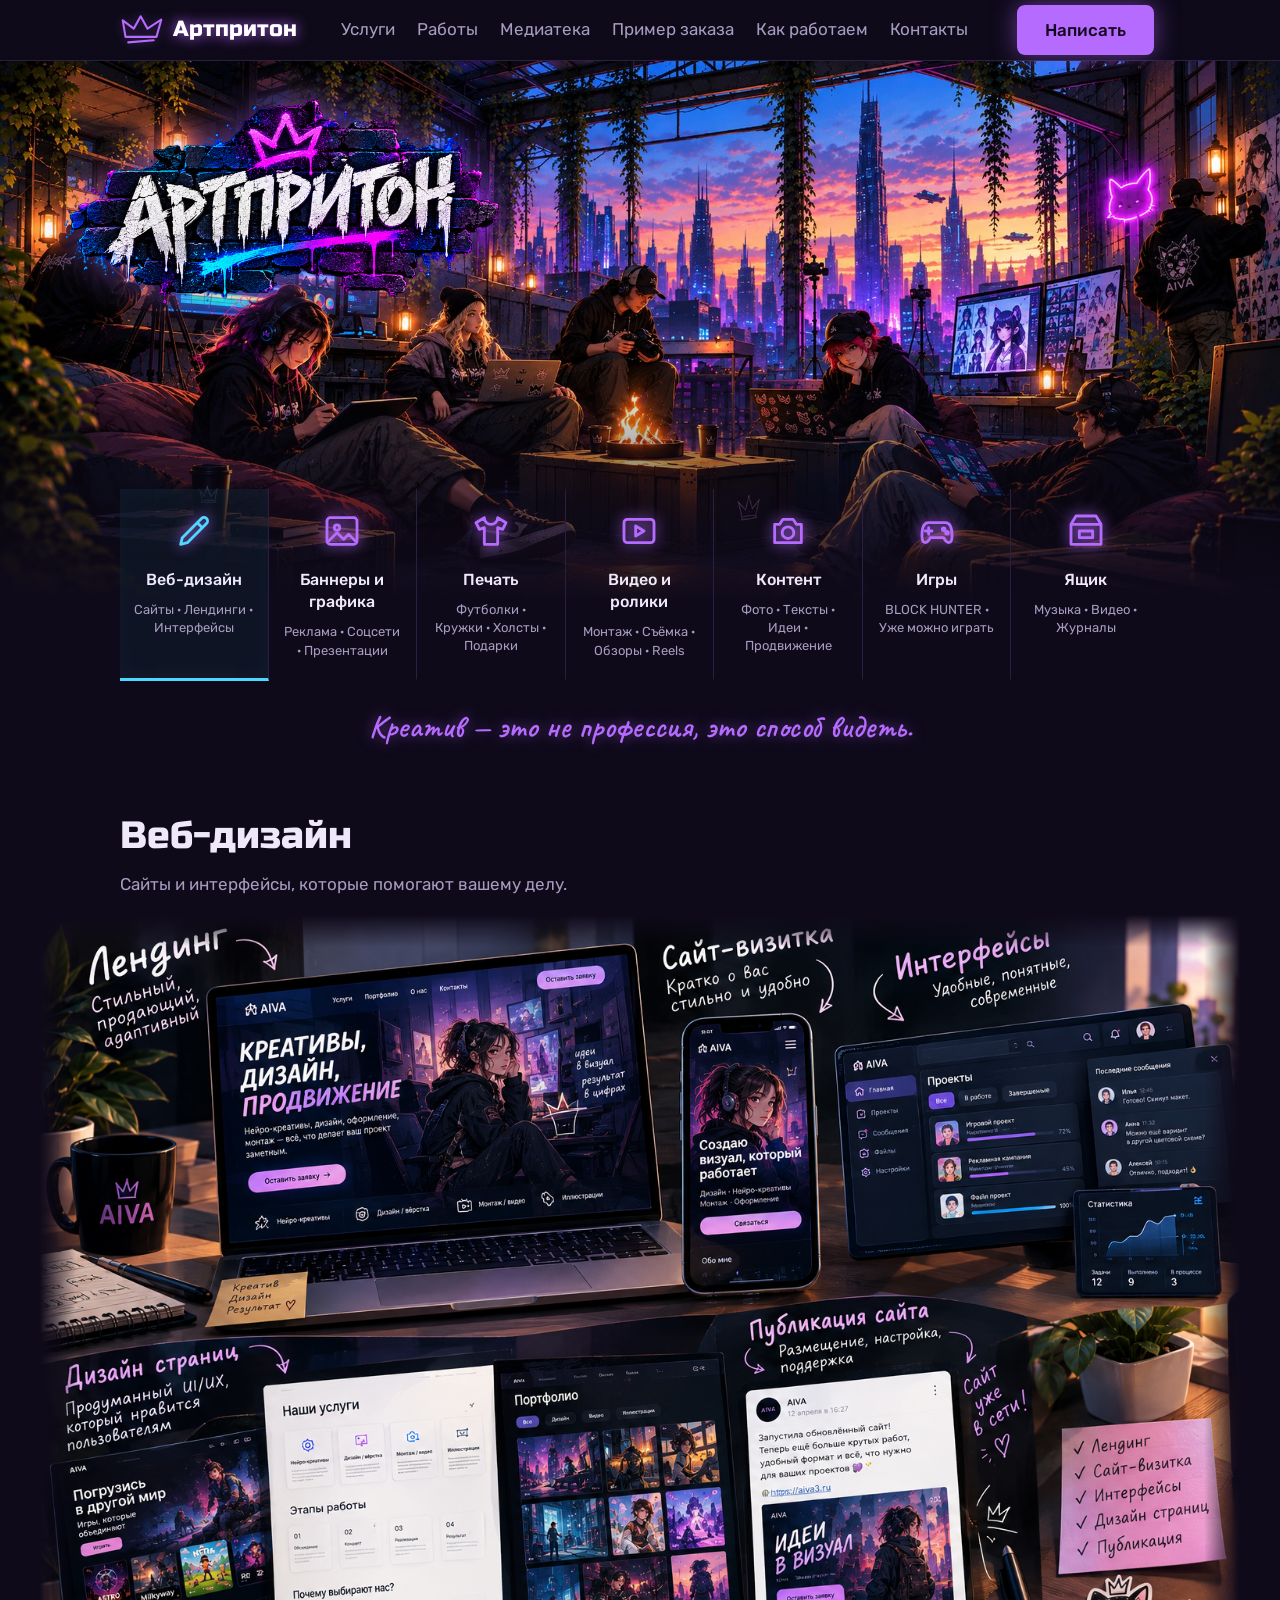
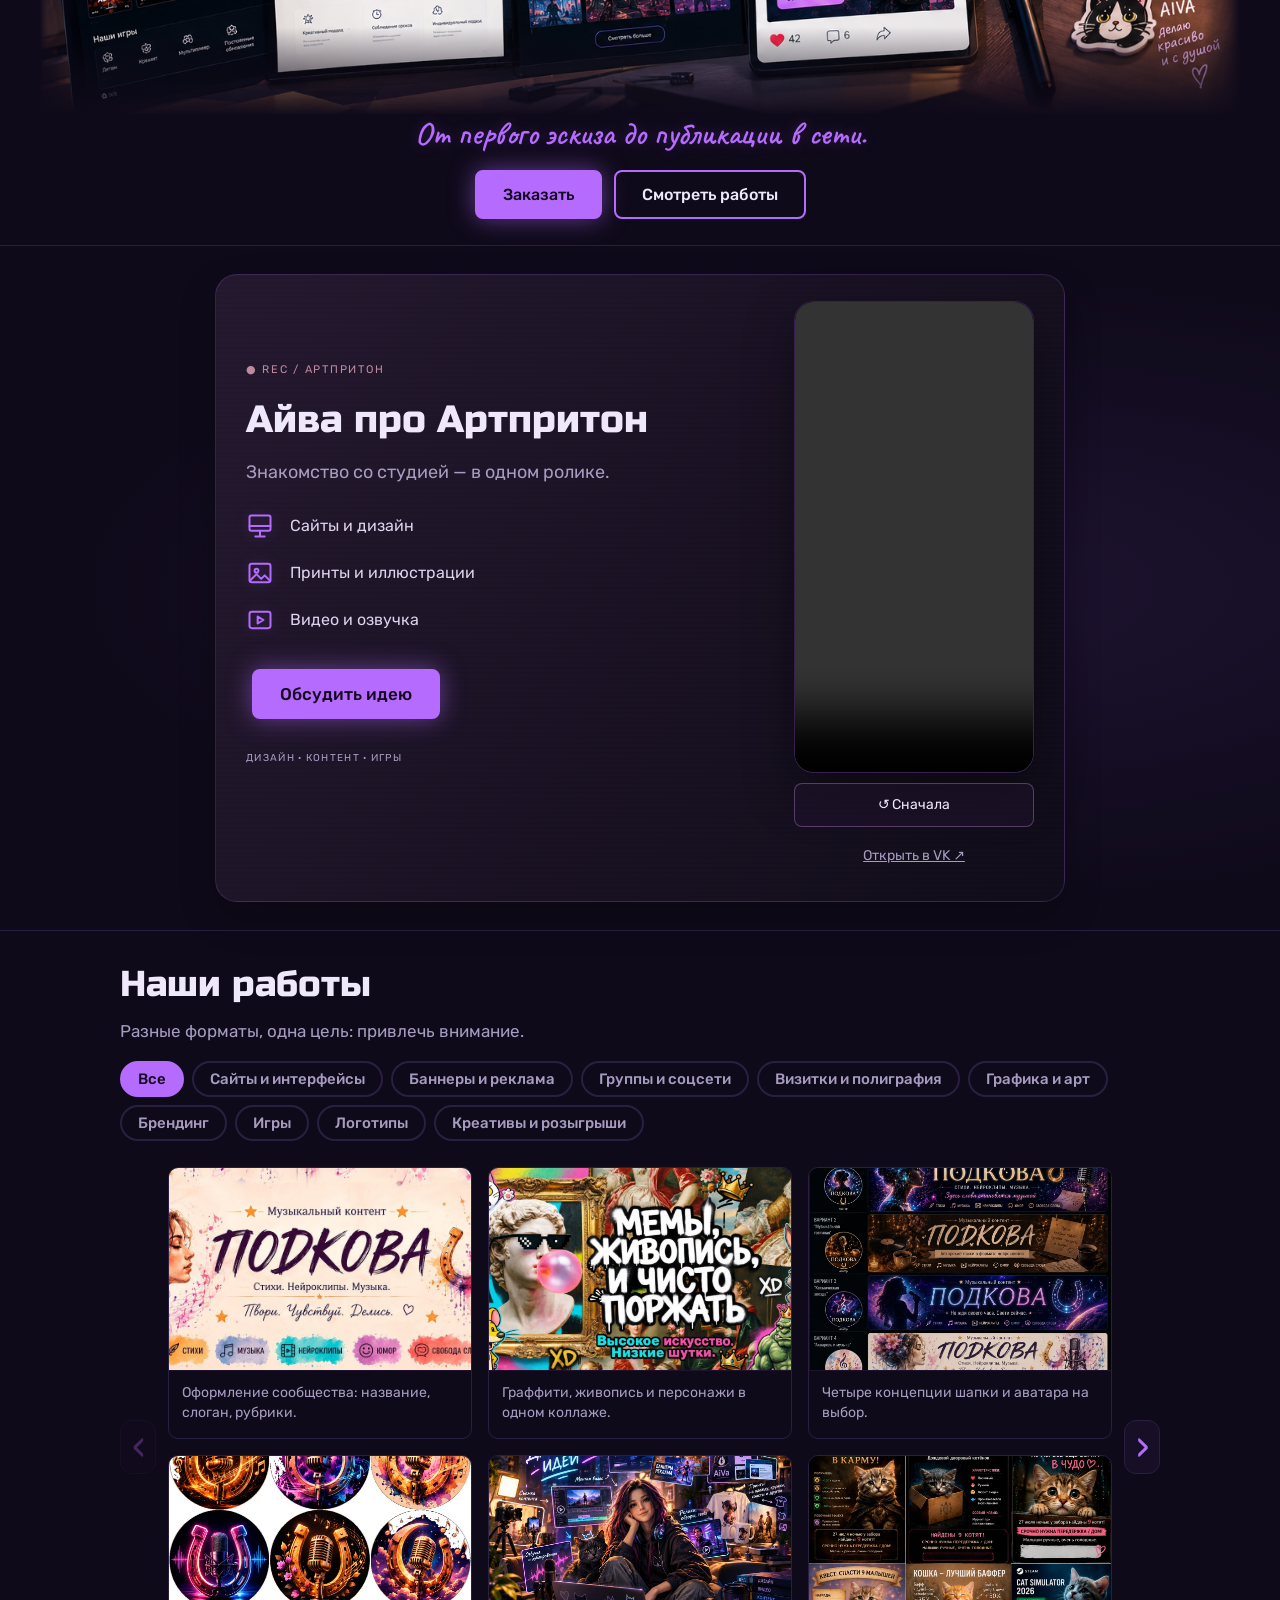
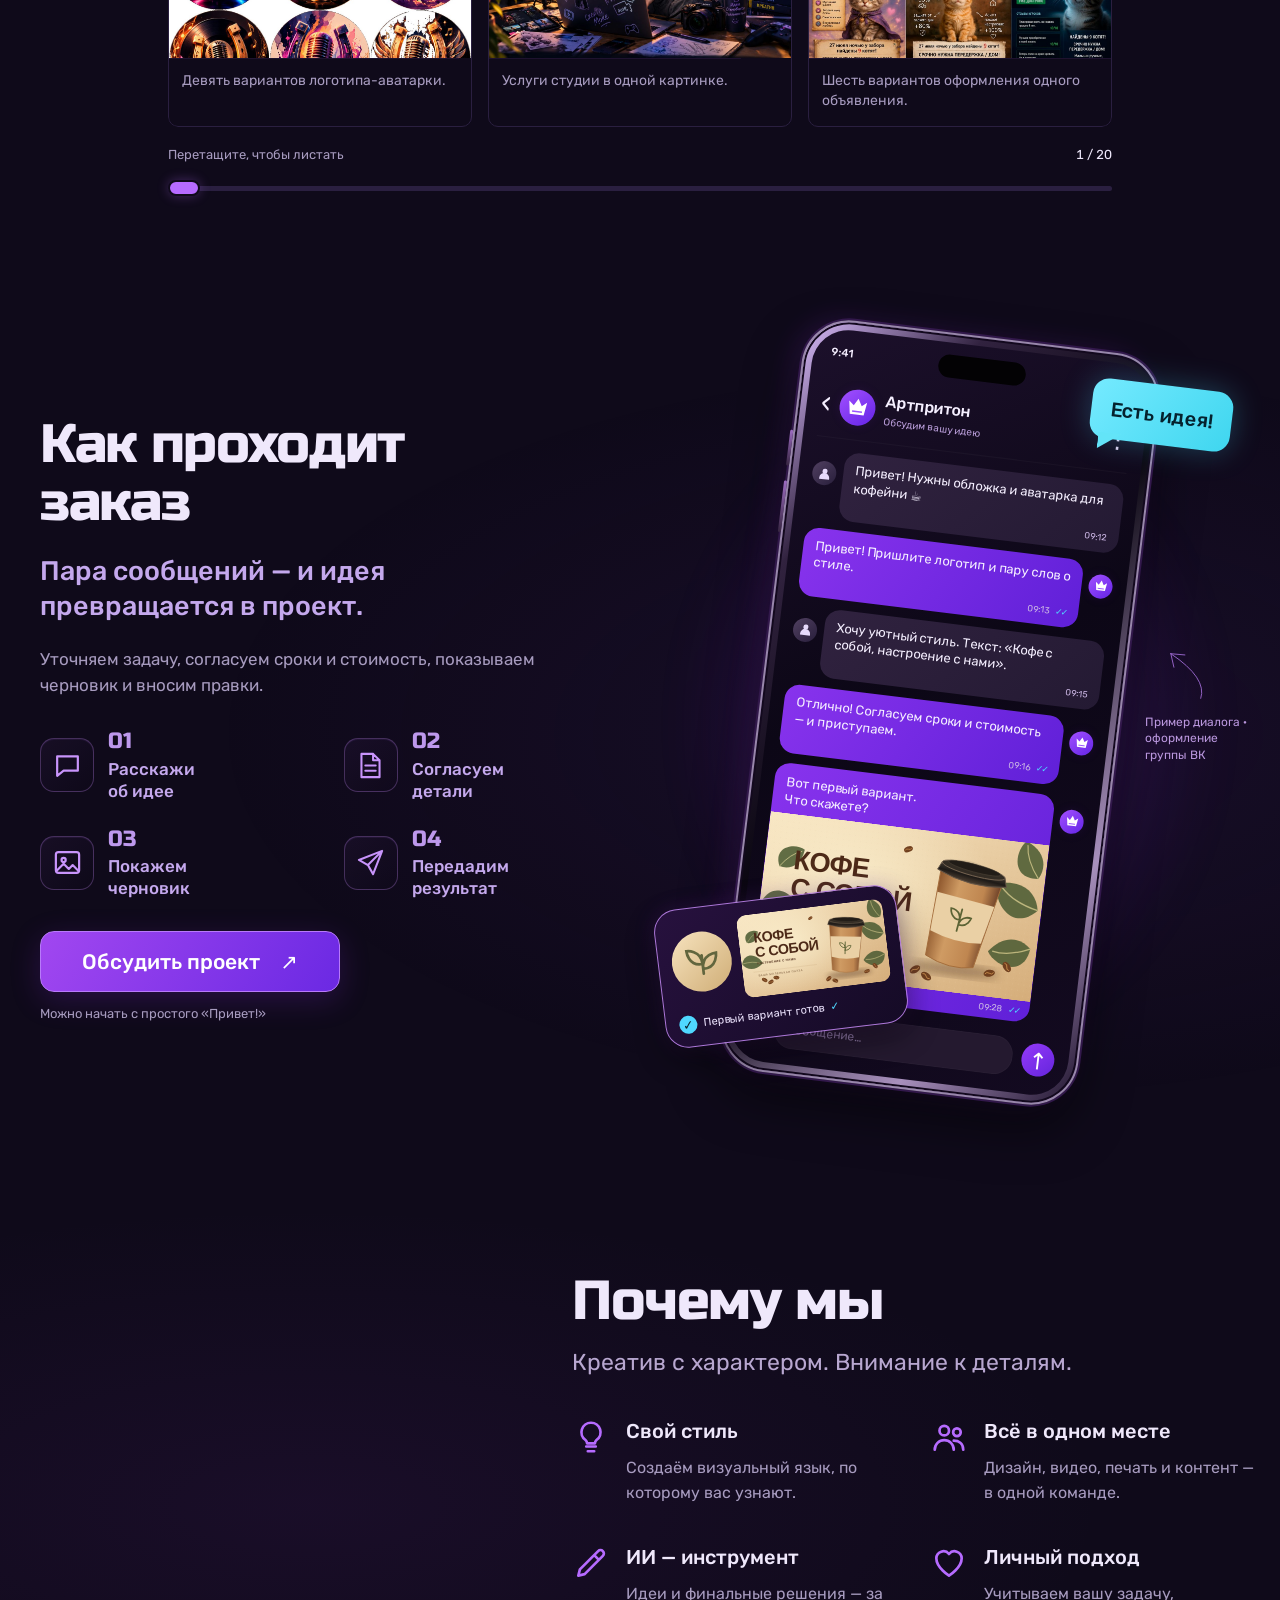
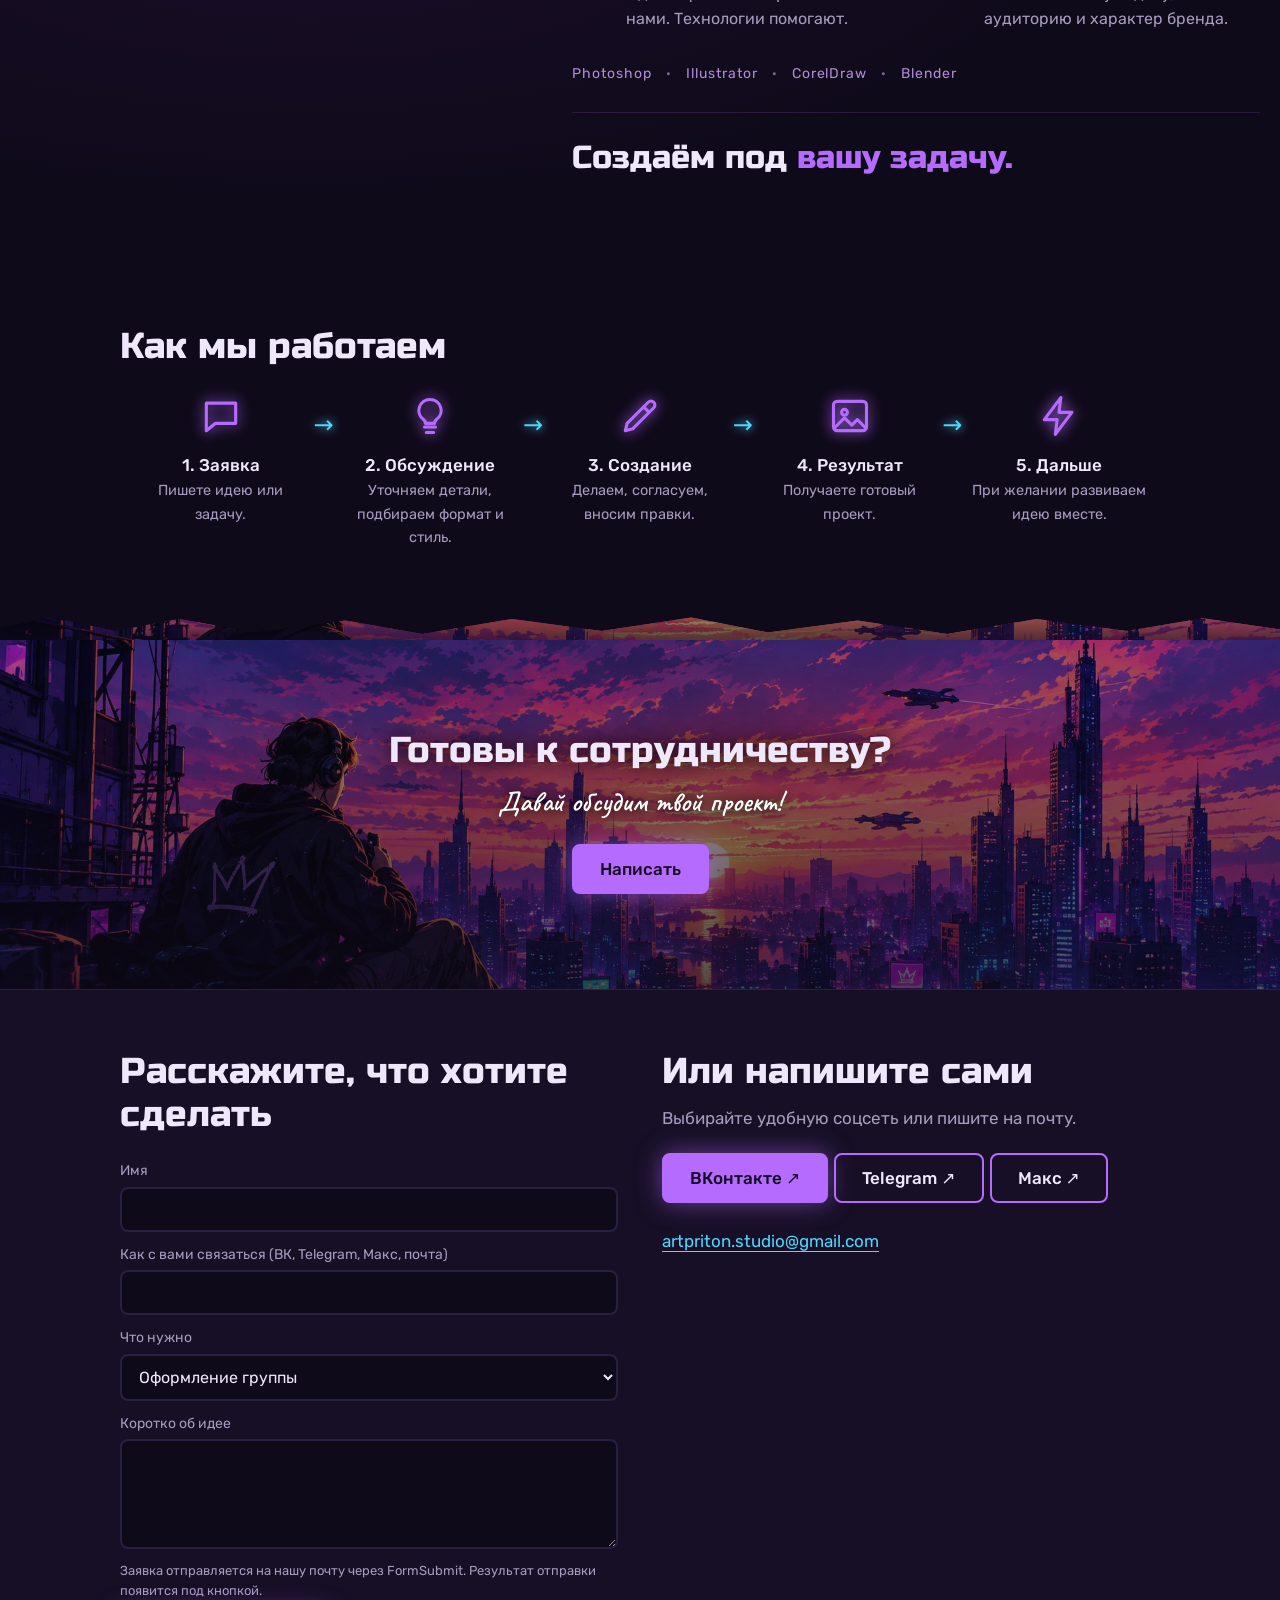
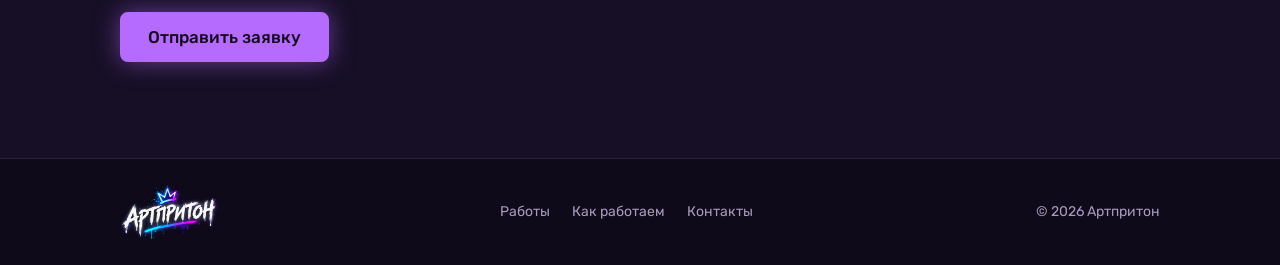
==== commit 52760baf: "Update studio contact and form recipient email" ====
--- a/index.html
+++ b/index.html
@@ -173,7 +173,7 @@
 </div></section>
 
 <section class="order" id="zakaz"><div class="wrap box">
-  <form class="form rv" id="f" action="https://formsubmit.co/levkoshkins@yandex.com" method="POST">
+  <form class="form rv" id="f" action="https://formsubmit.co/artpriton.studio@gmail.com" method="POST">
     <input type="hidden" name="_subject" value="Новая заявка с сайта Артпритон">
     <input type="hidden" name="_template" value="table">
     <input type="text" name="_honey" tabindex="-1" autocomplete="off" hidden aria-hidden="true">
@@ -190,7 +190,7 @@
     <h2>Или напишите сами</h2>
     <p>Выбирайте удобную соцсеть или пишите на почту.</p>
     <a class="btn main" href="https://vk.ru/aiva3" target="_blank" rel="noopener noreferrer">ВКонтакте ↗</a><a class="btn" href="https://t.me/aiva8" target="_blank" rel="noopener noreferrer">Telegram ↗</a><a class="btn" href="https://max.ru/channel_aiva" target="_blank" rel="noopener noreferrer">Макс ↗</a>
-    <p class="contact-email"><a href="mailto:levkoshkins@yandex.com">levkoshkins@yandex.com</a></p>
+    <p class="contact-email"><a href="mailto:artpriton.studio@gmail.com">artpriton.studio@gmail.com</a></p>
   </div>
 </div></section>
 </main>
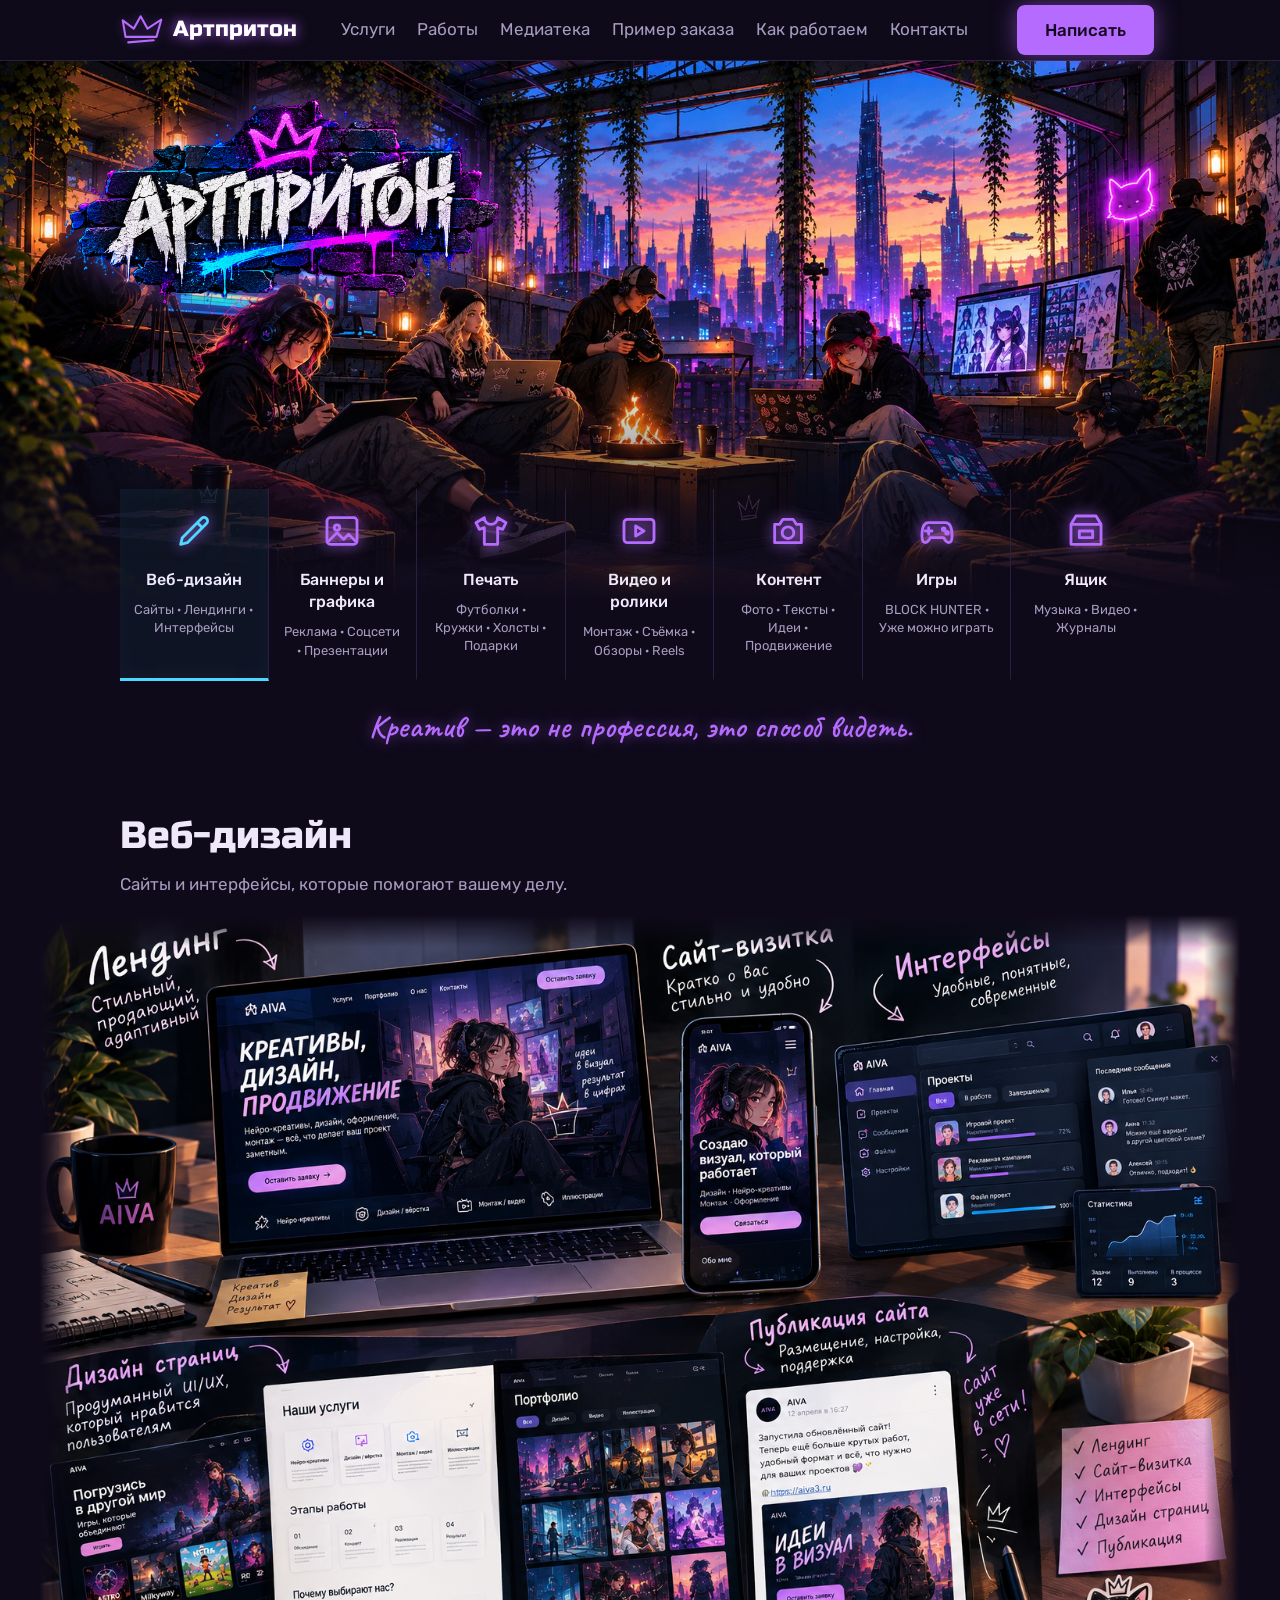
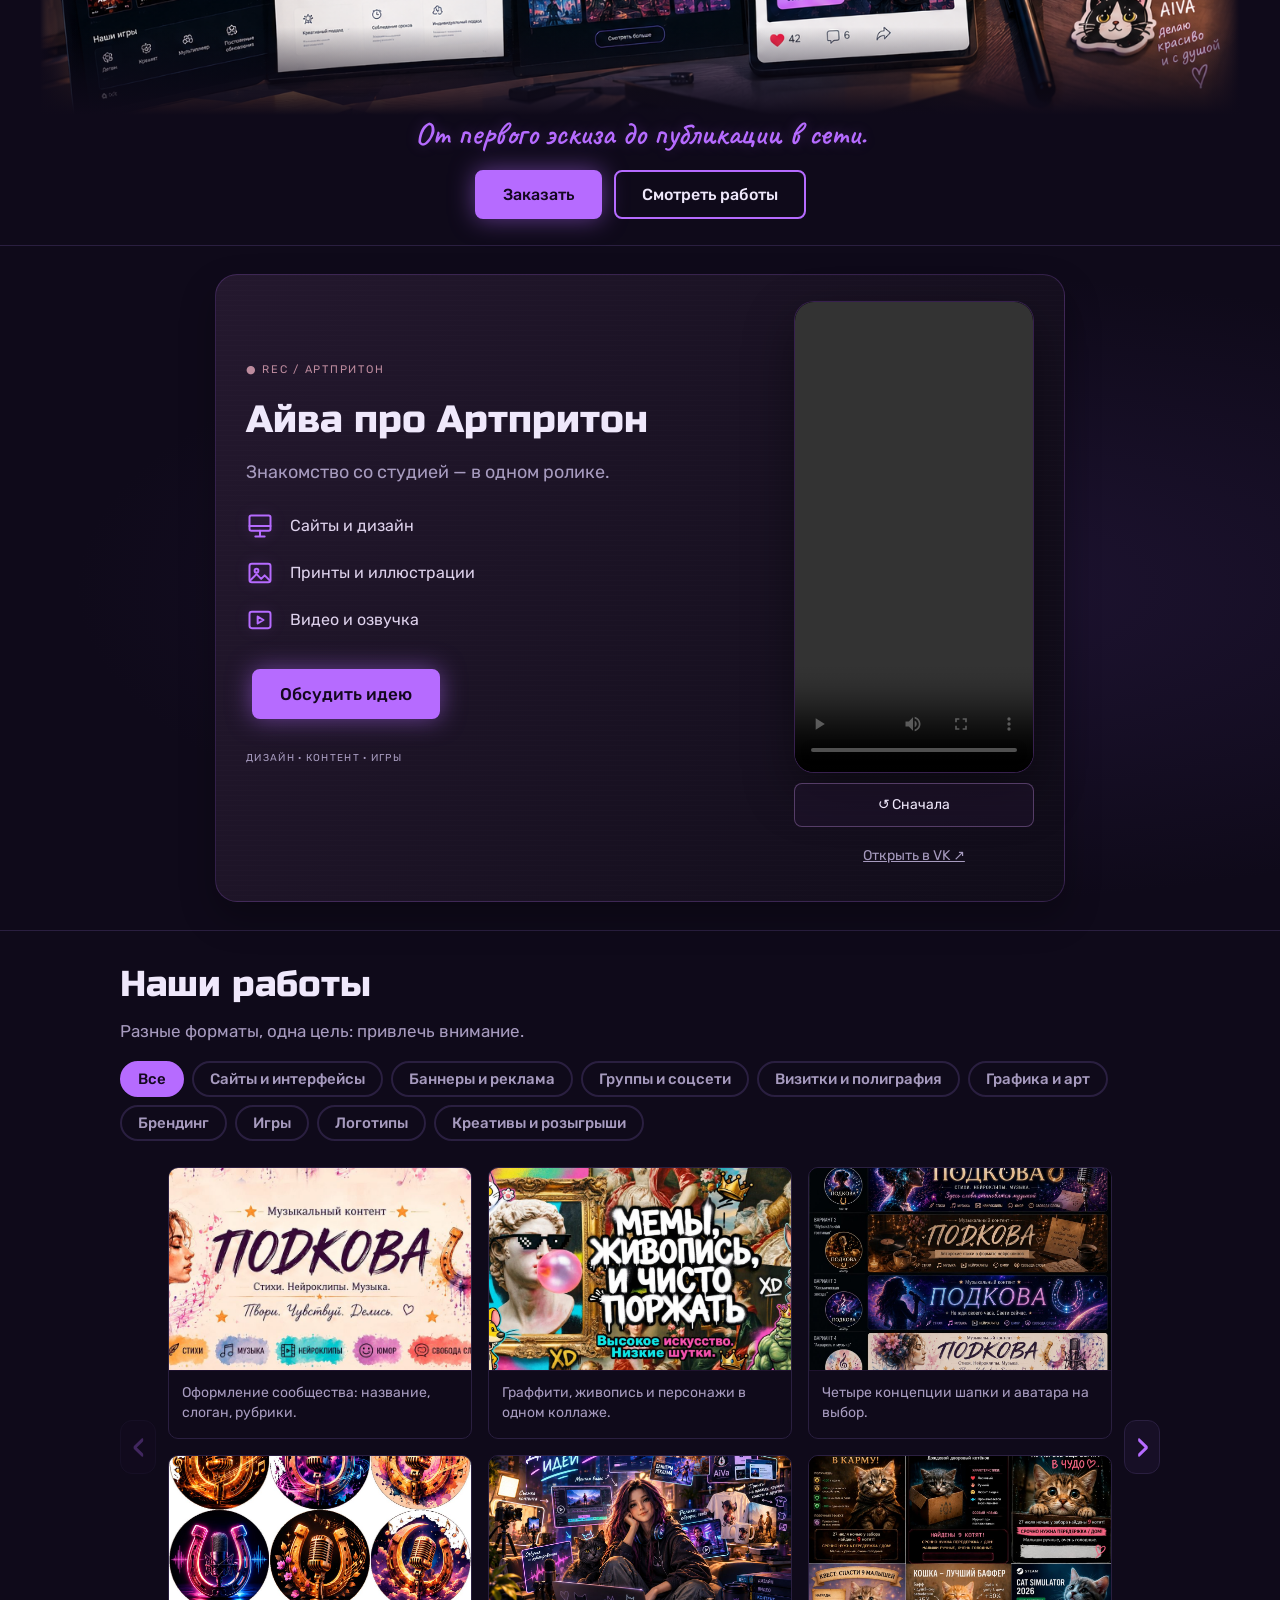
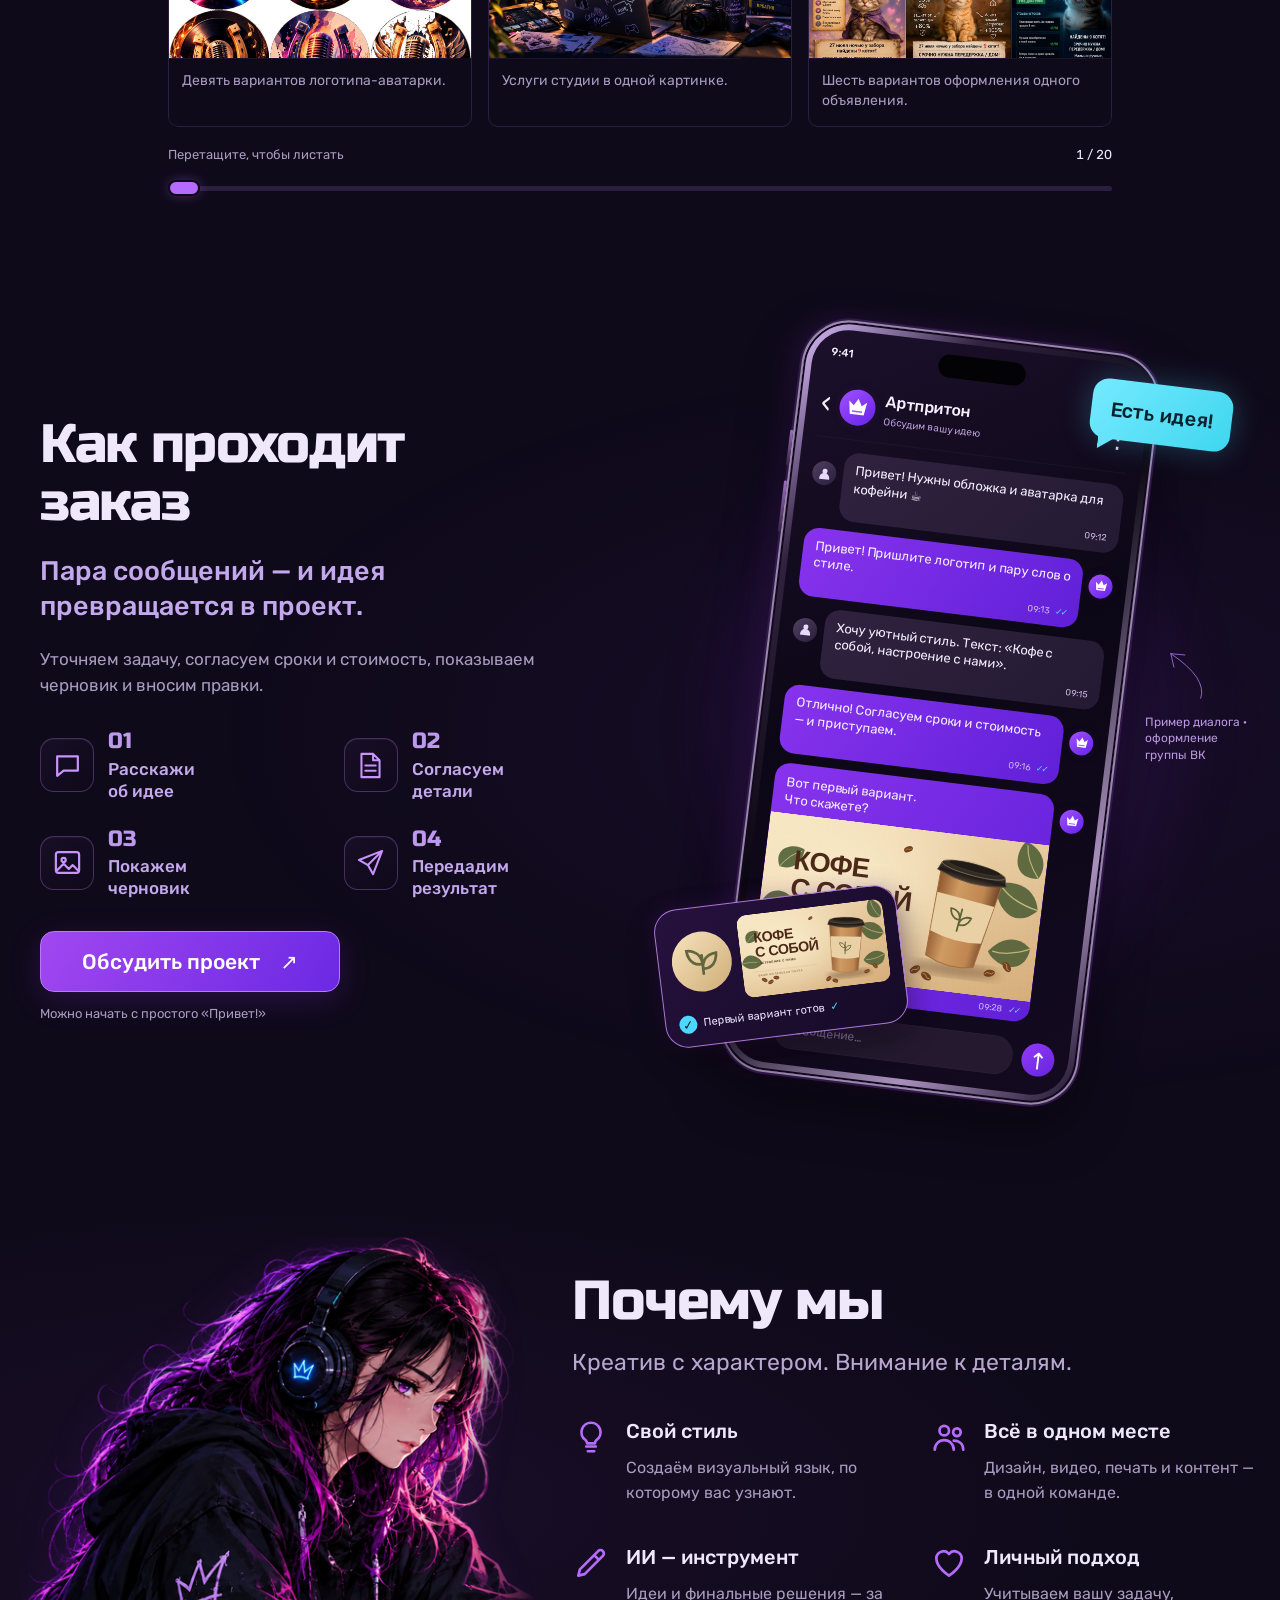
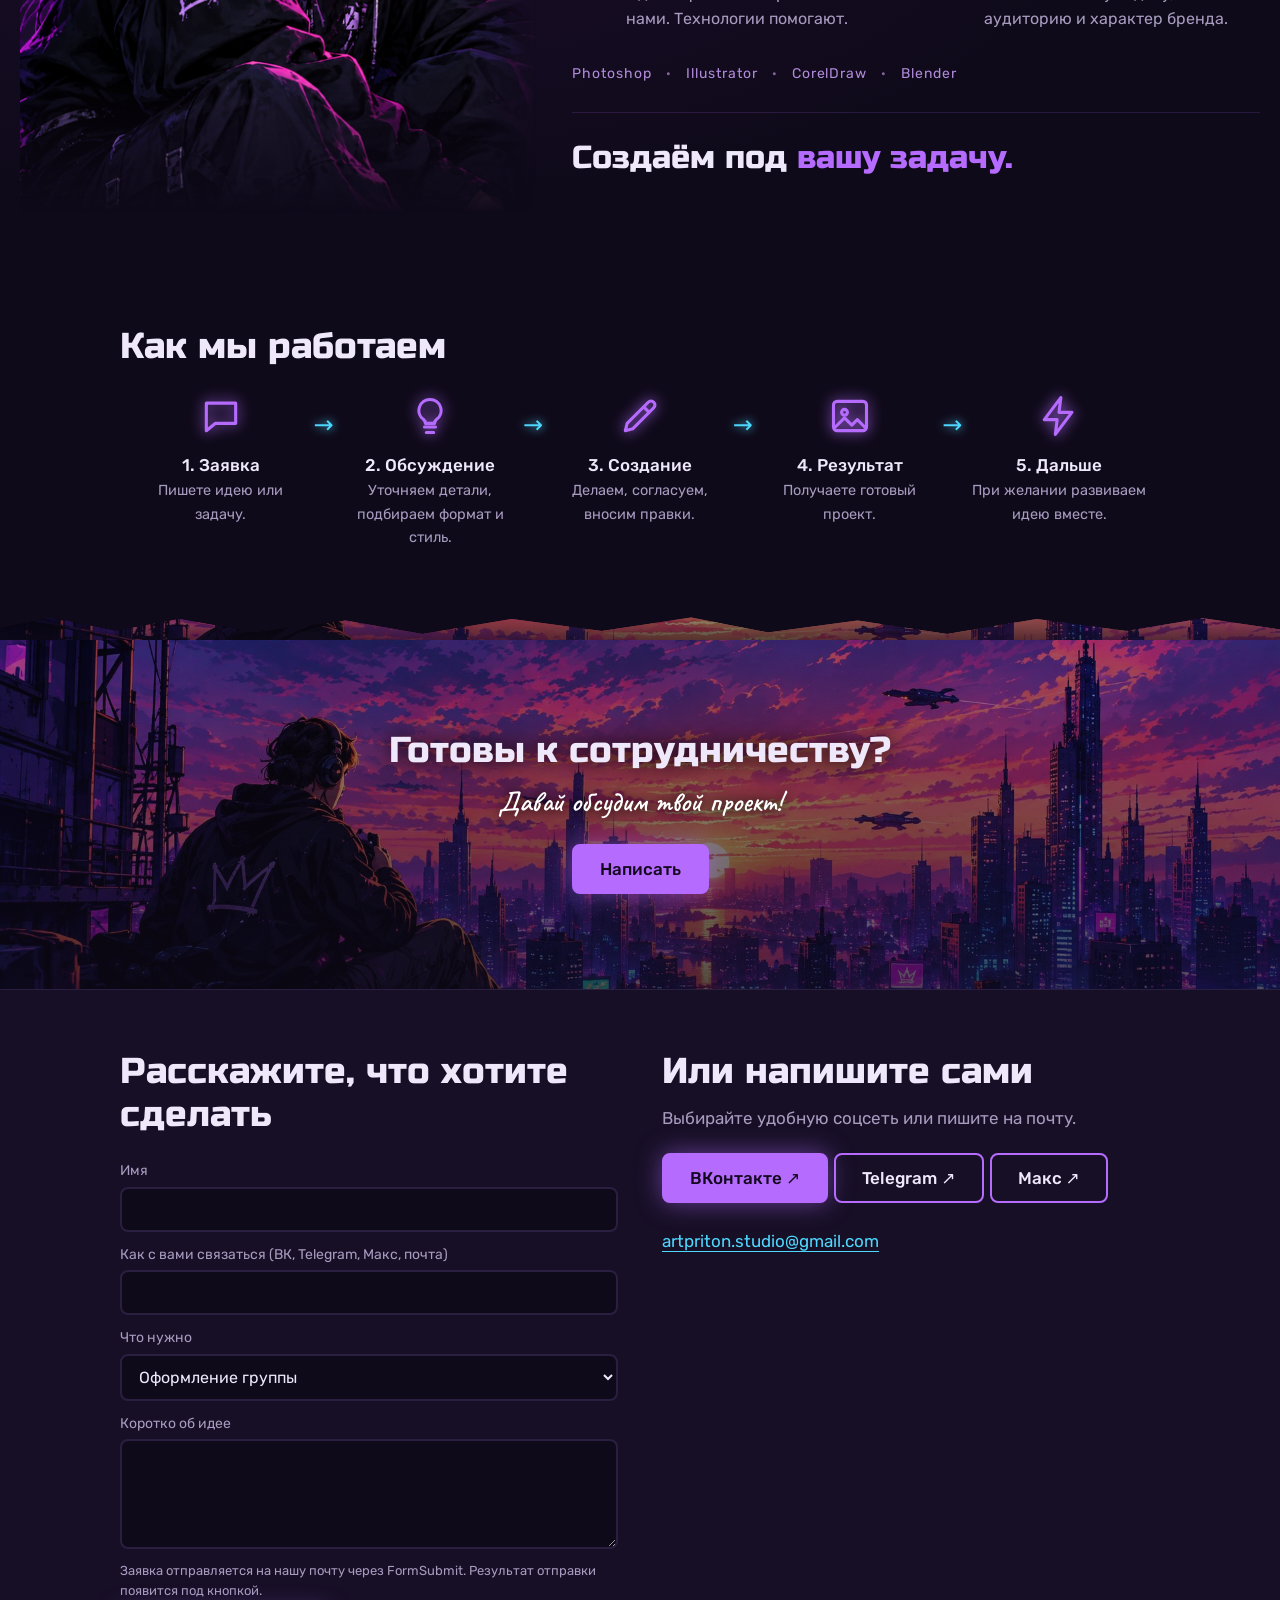
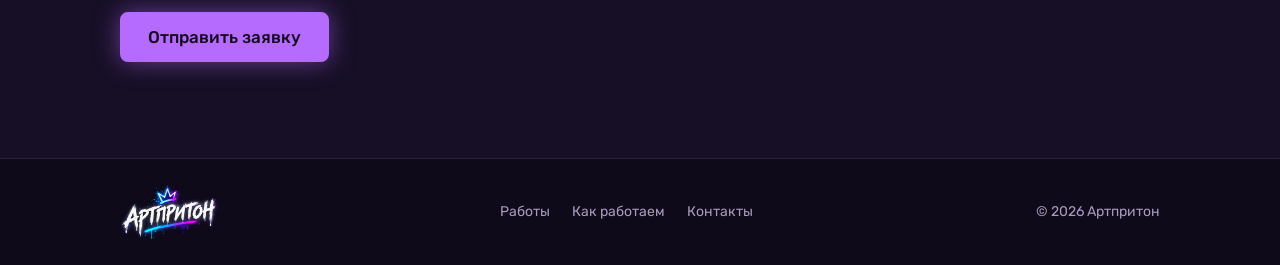
==== commit 0037874d: "Refresh cached contact script and use form recipient as single source" ====
--- a/index.html
+++ b/index.html
@@ -222,7 +222,7 @@
 <script src="js/portfolio.js"></script>
 <script src="js/services.js"></script>
 <script src="js/games.js"></script>
-<script src="js/main.js"></script>
+<script src="js/main.js?v=20261110-email2"></script>
 <script src="js/media.js"></script>
 <script src="js/magazines.js"></script>
 </body>
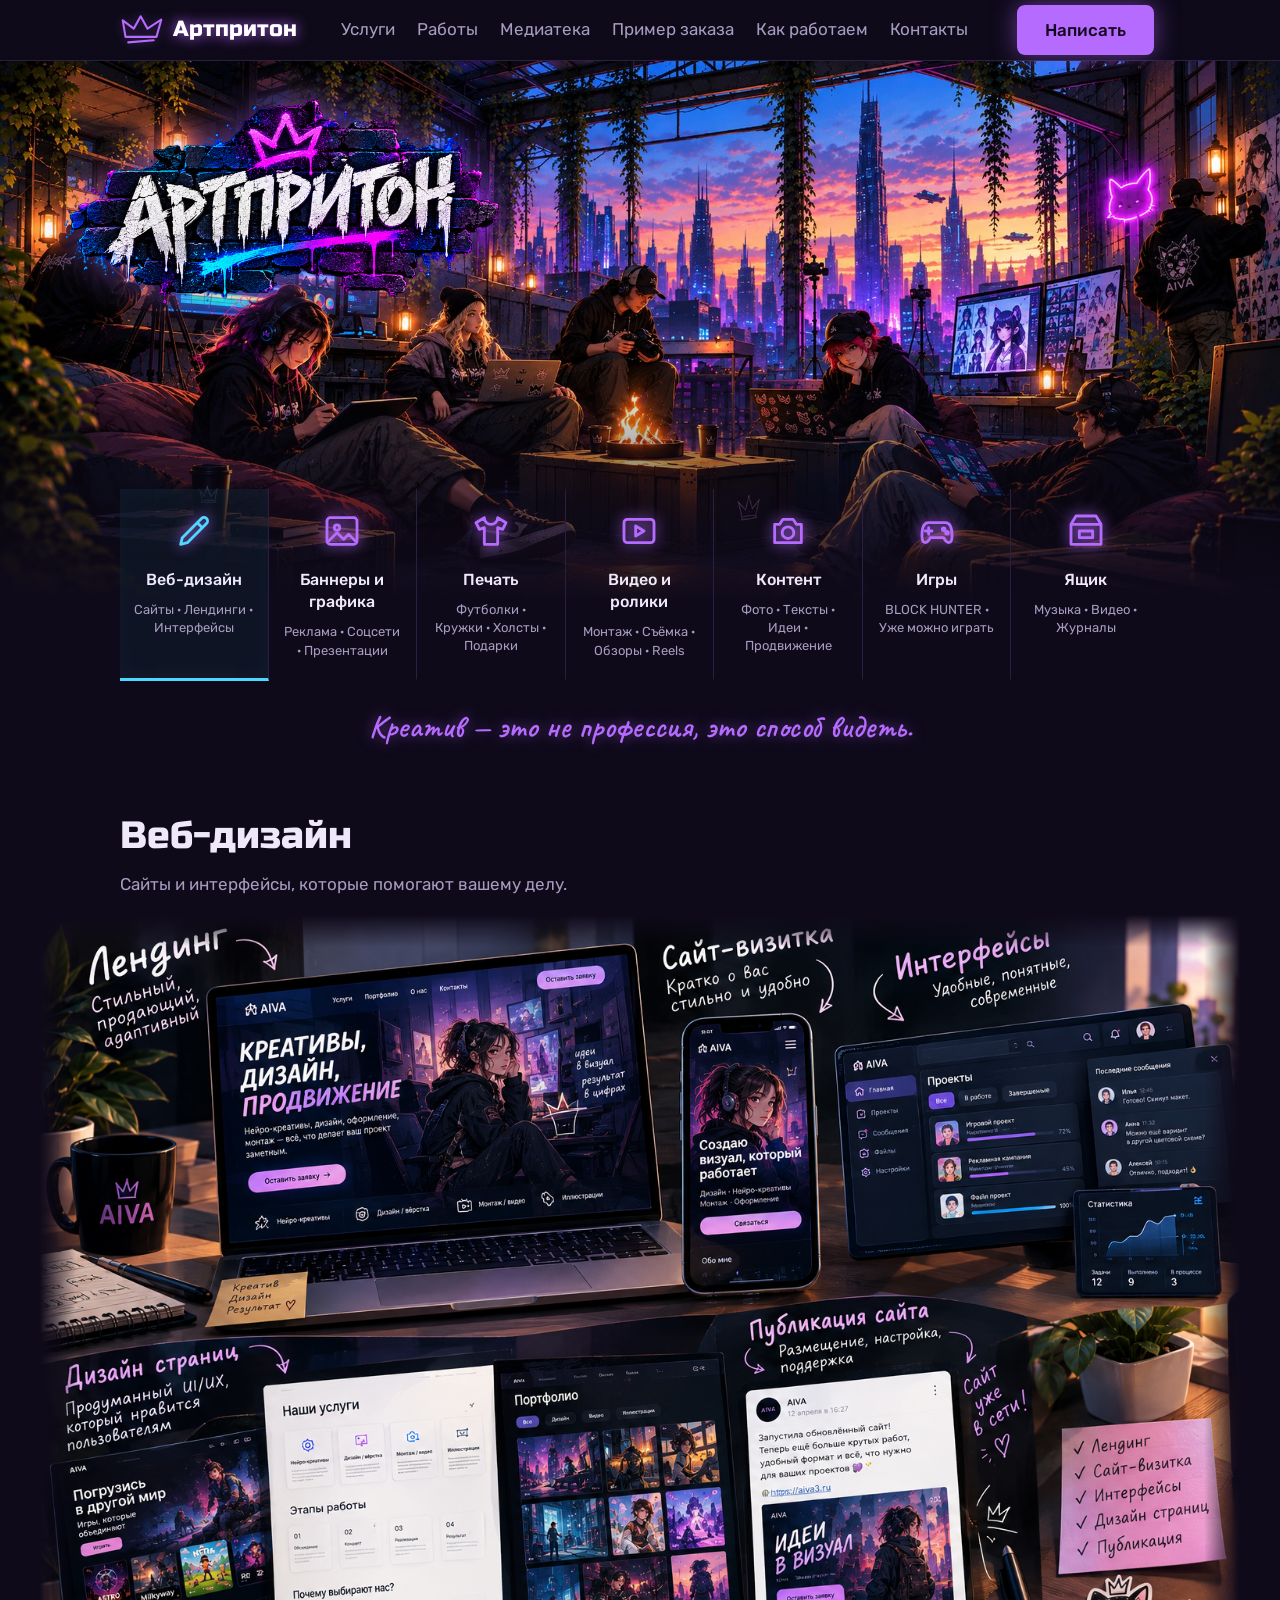
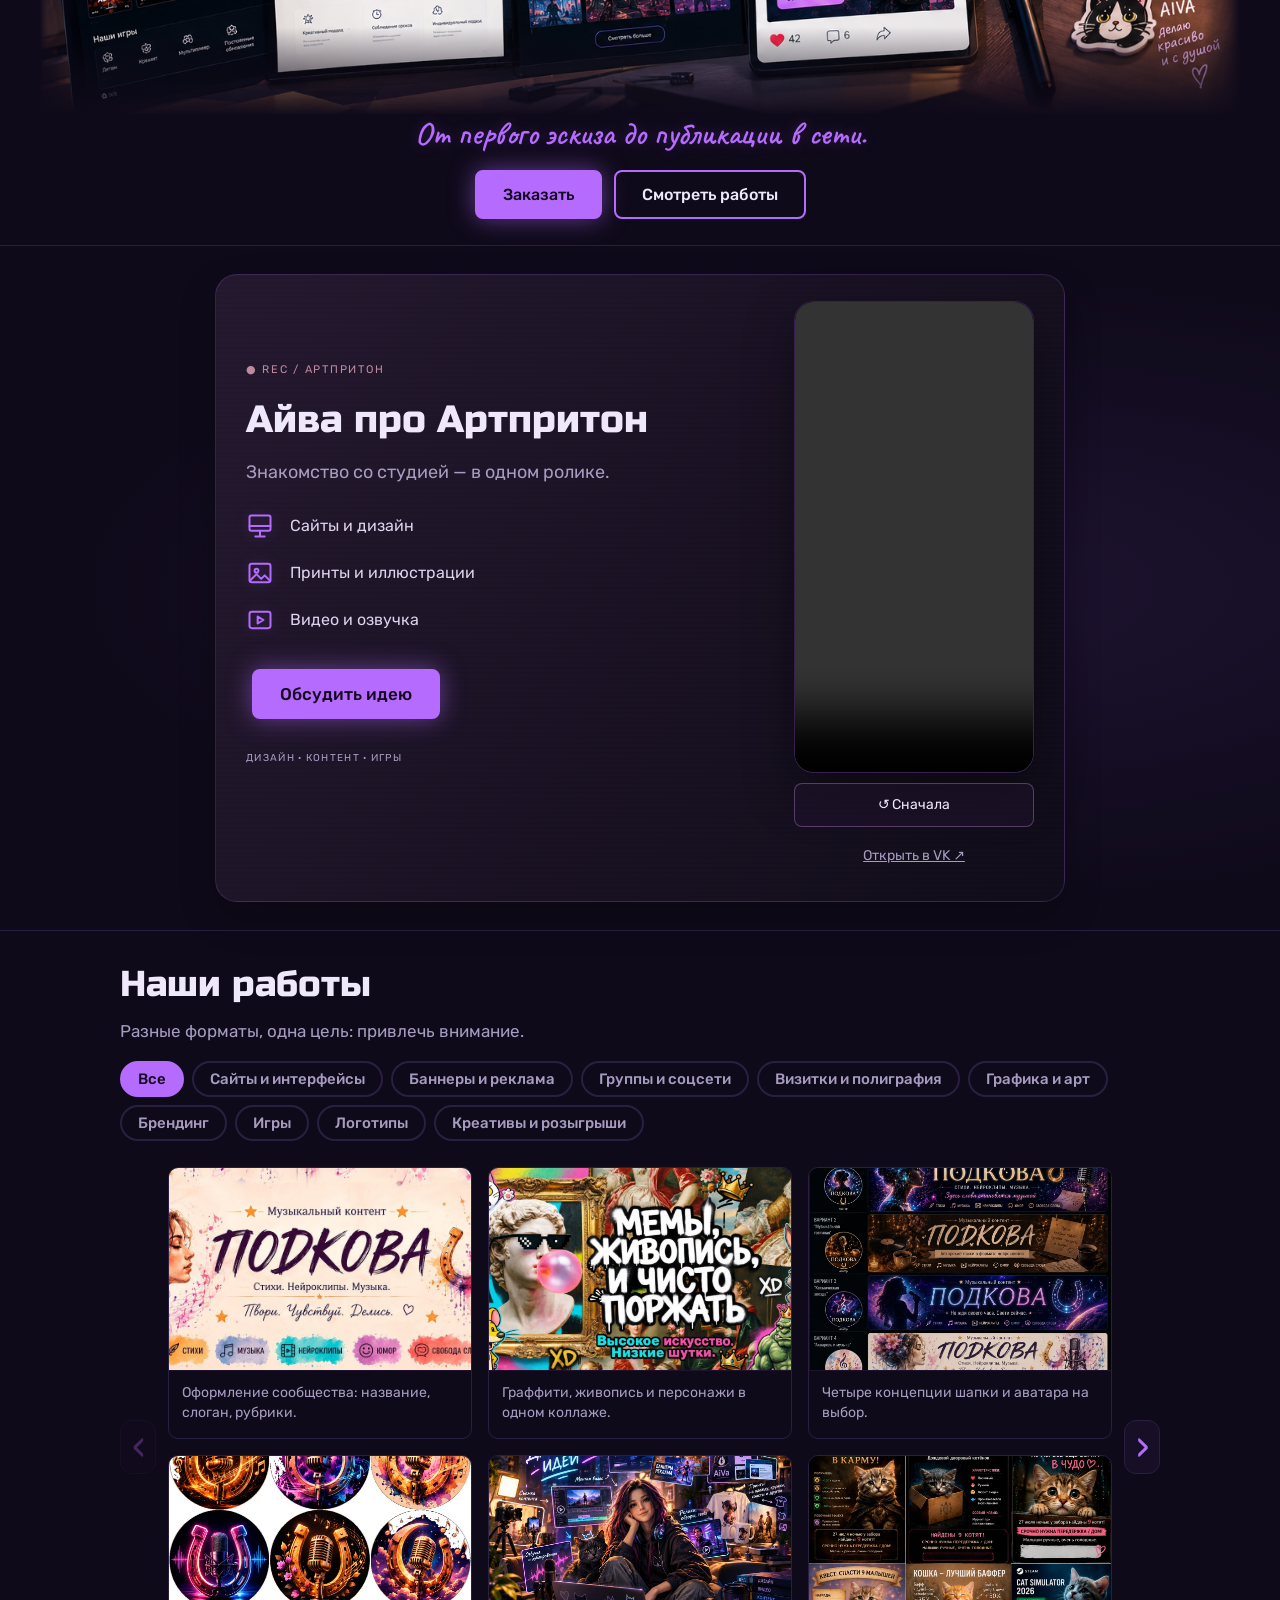
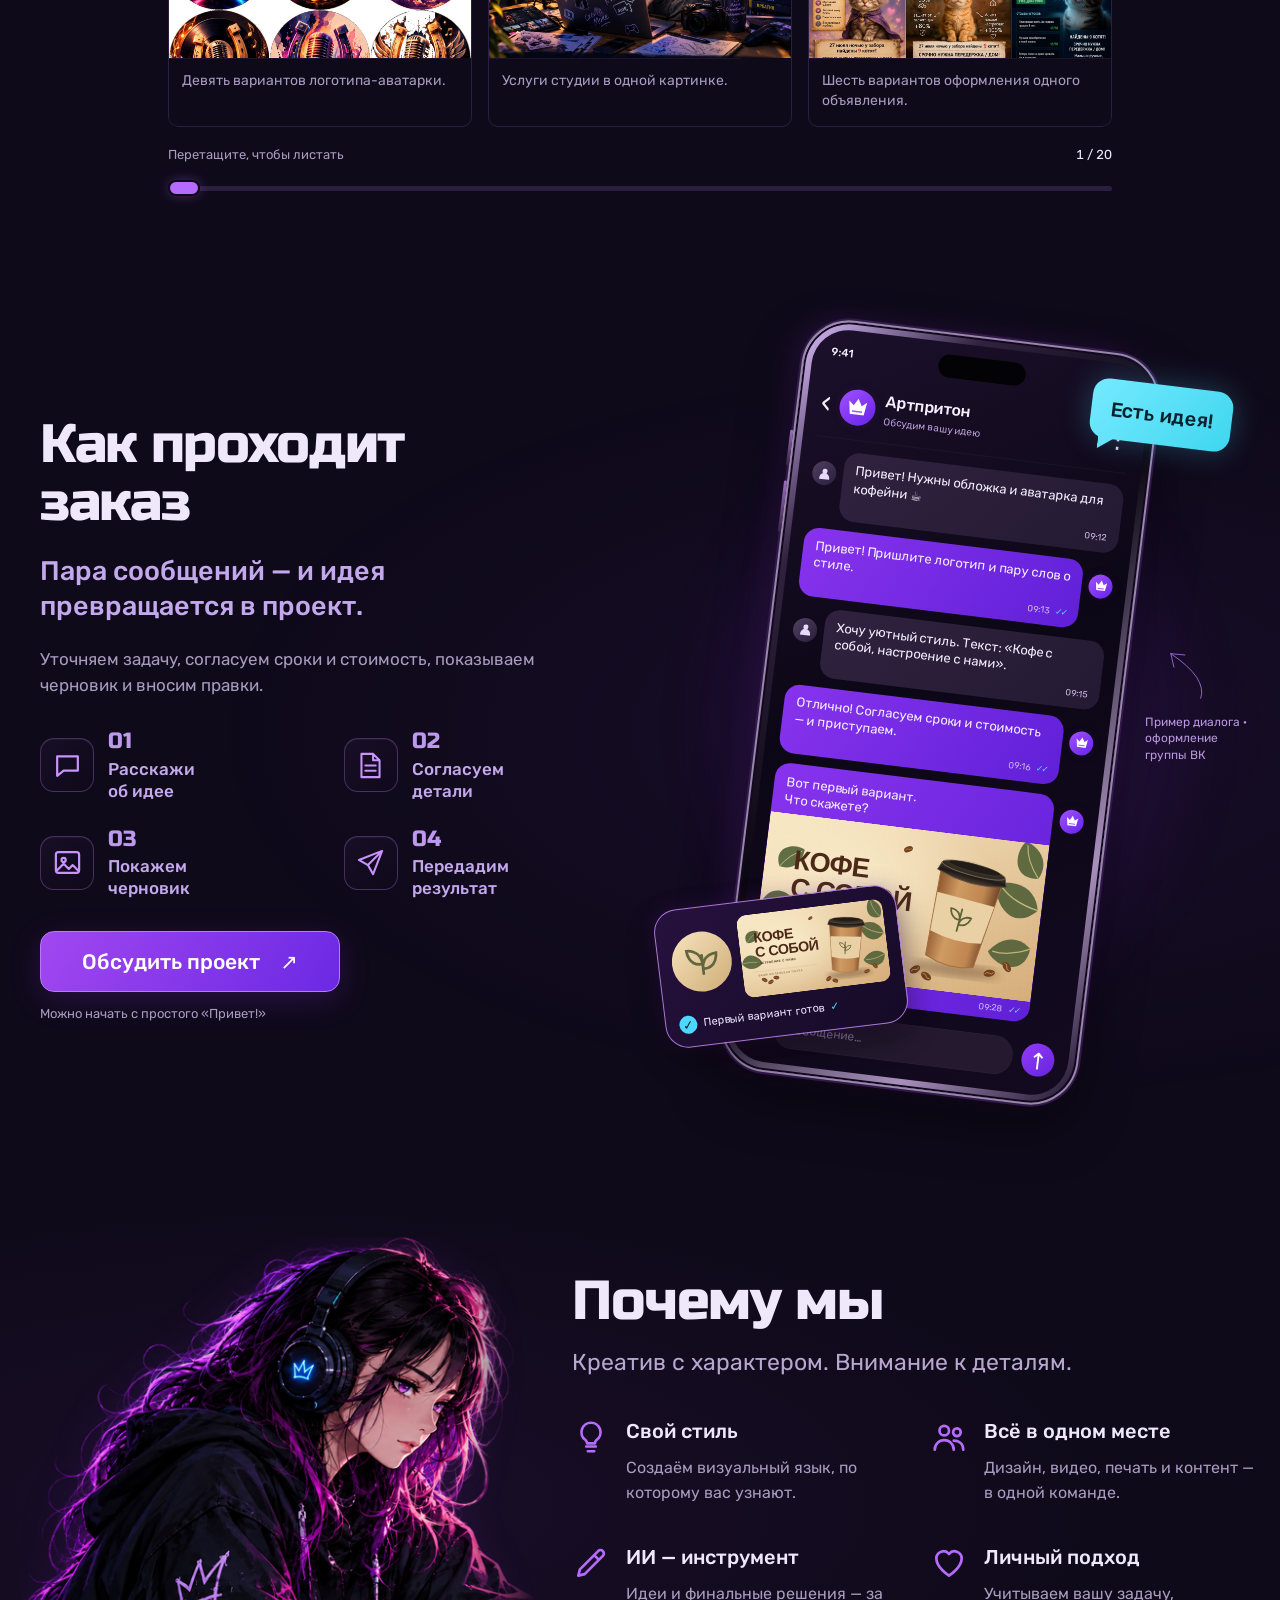
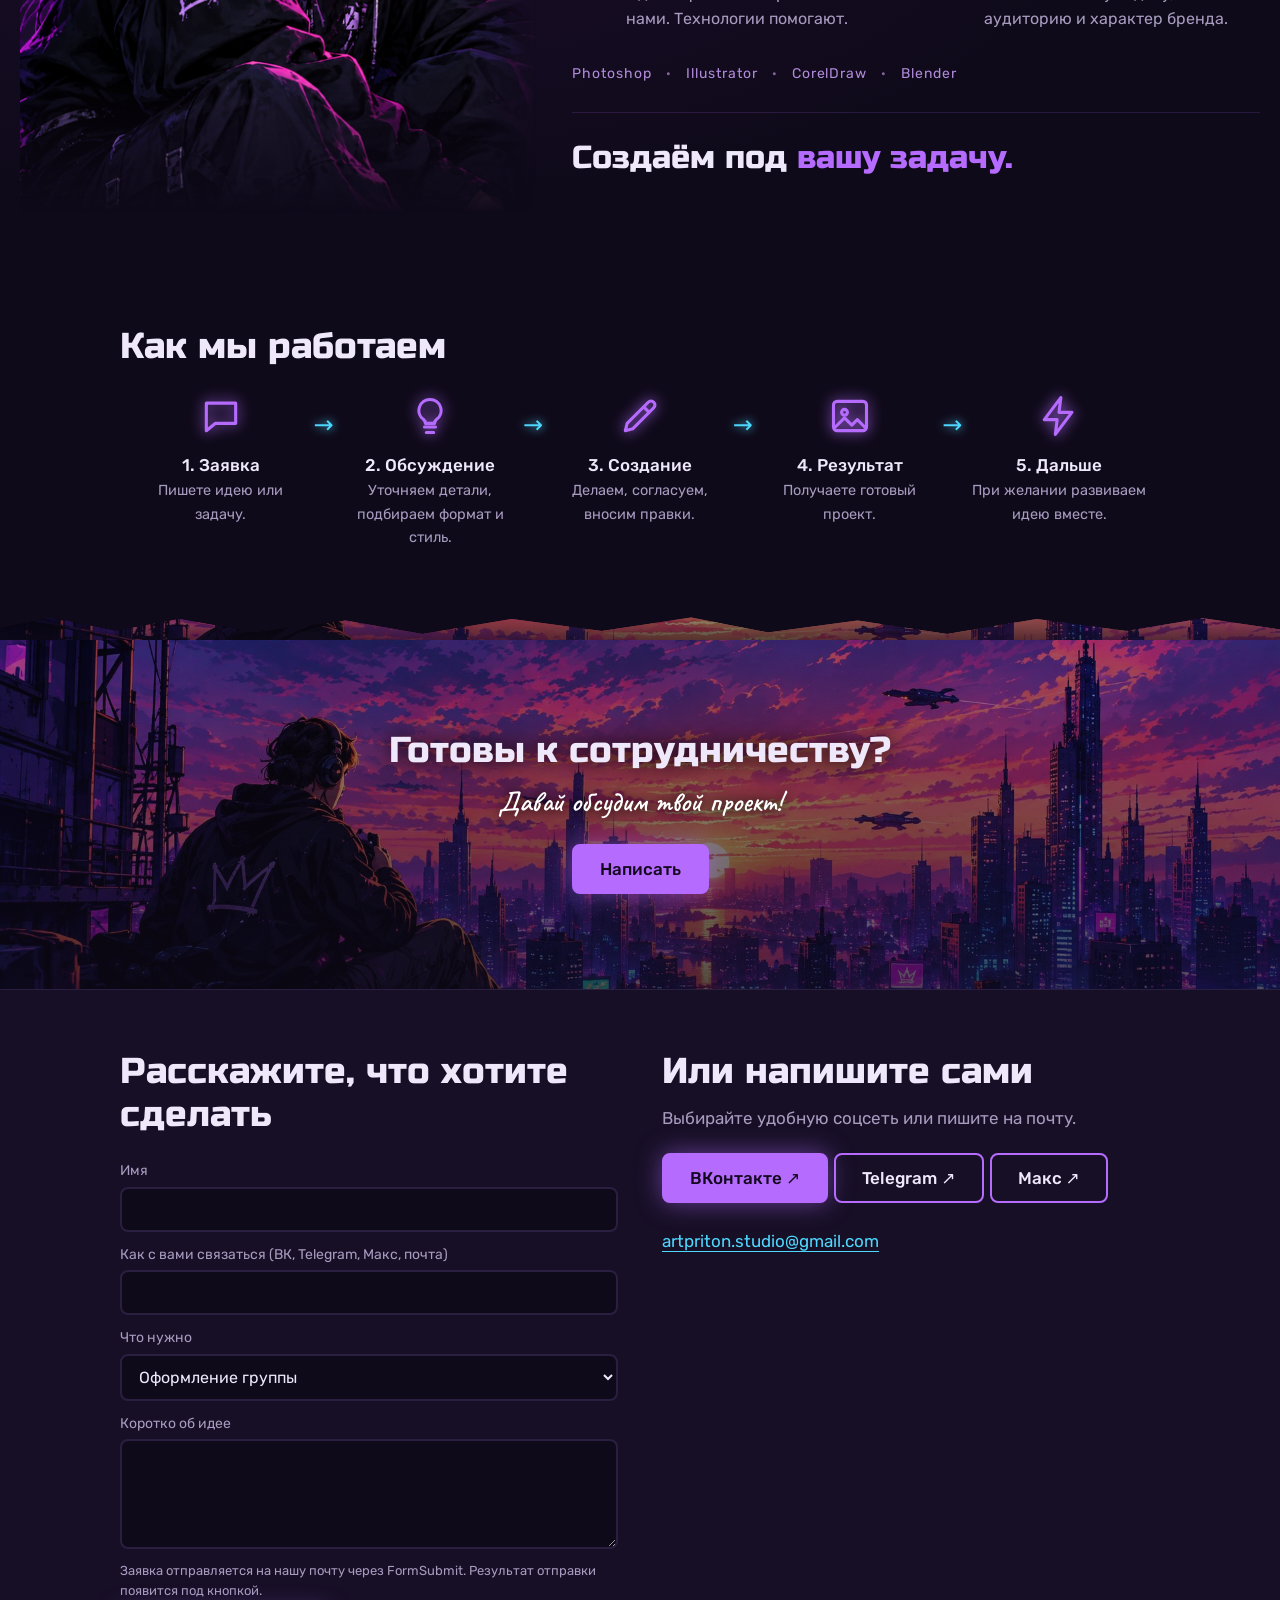
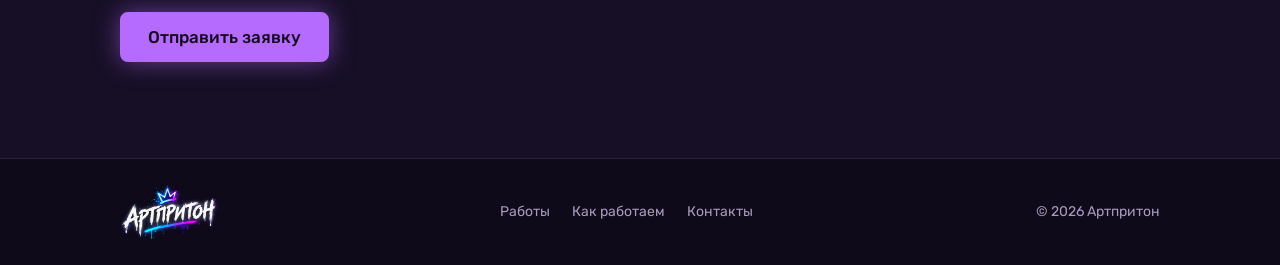
==== commit 8c3574f2: "Add HvostPistoletom track and cover to audio library" ====
--- a/index.html
+++ b/index.html
@@ -223,7 +223,7 @@
 <script src="js/services.js"></script>
 <script src="js/games.js"></script>
 <script src="js/main.js?v=20261110-email2"></script>
-<script src="js/media.js"></script>
+<script src="js/media.js?v=20261110-tail"></script>
 <script src="js/magazines.js"></script>
 </body>
 </html>
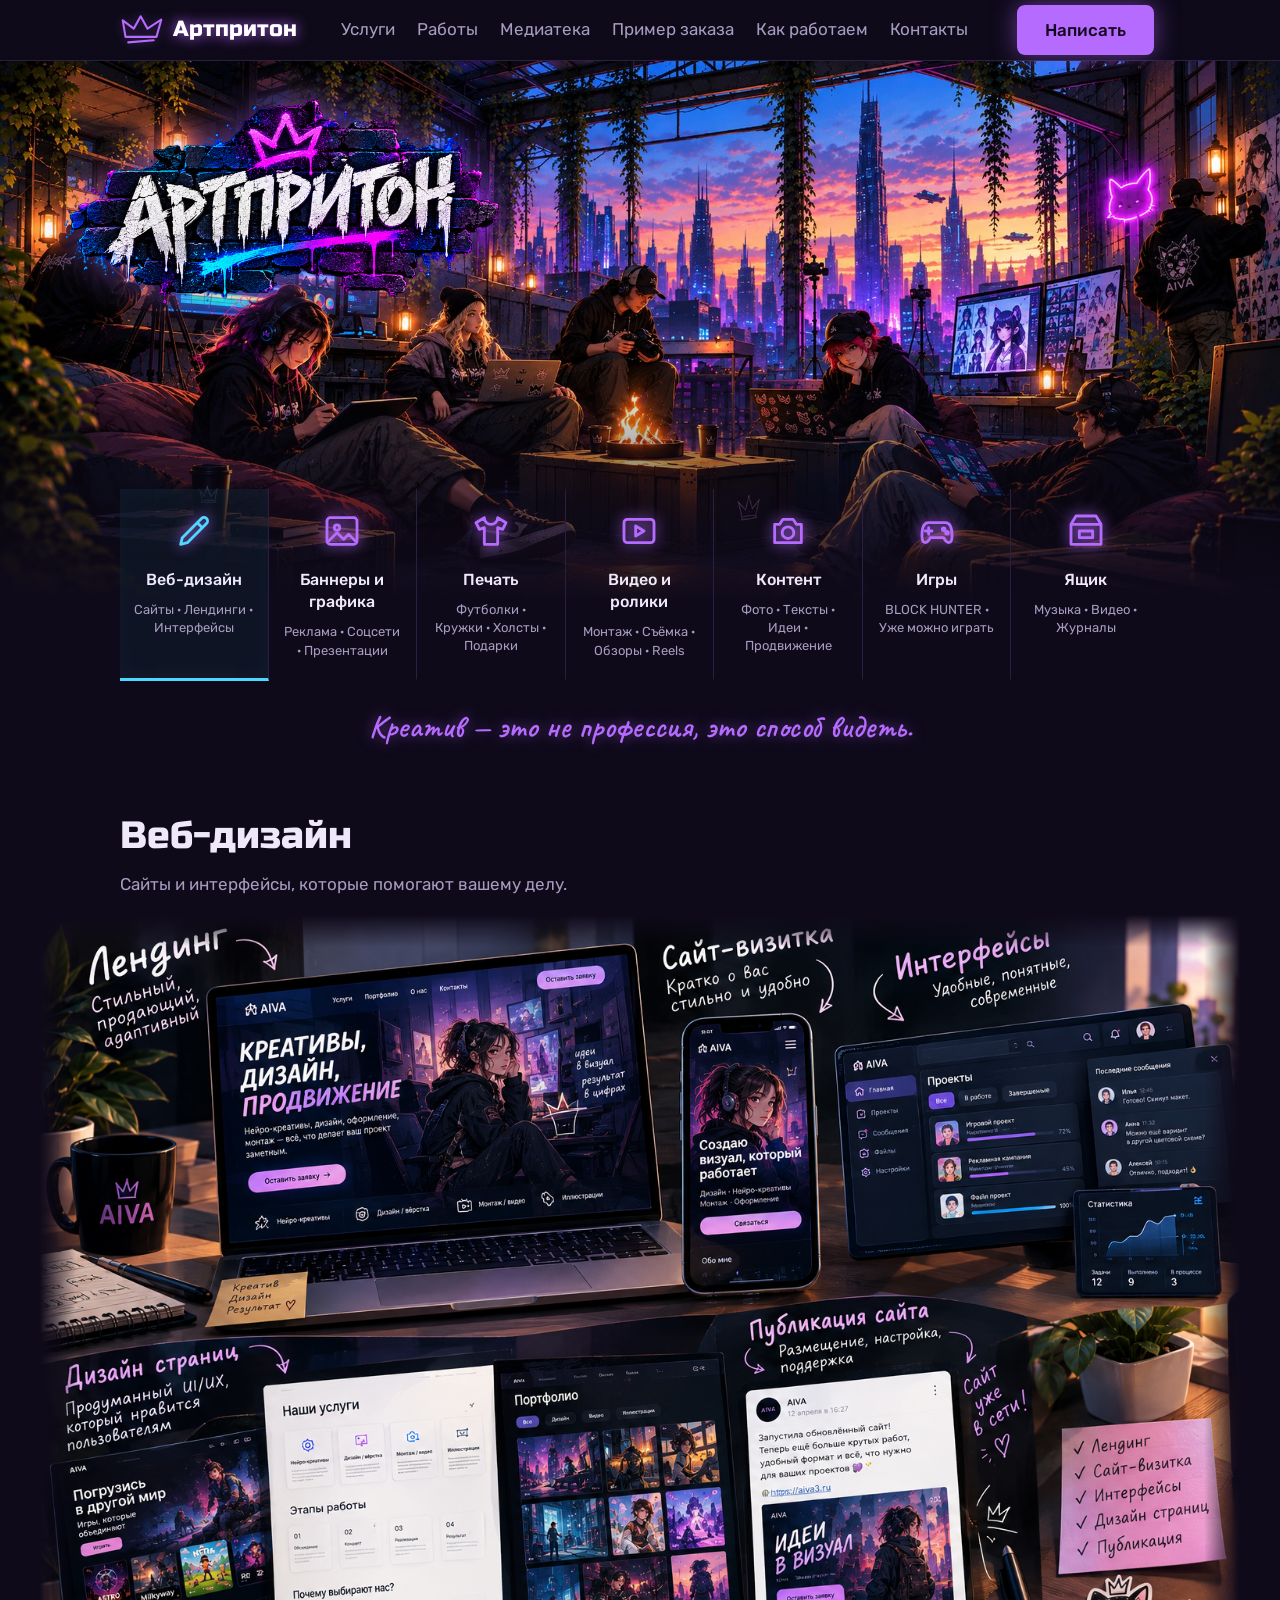
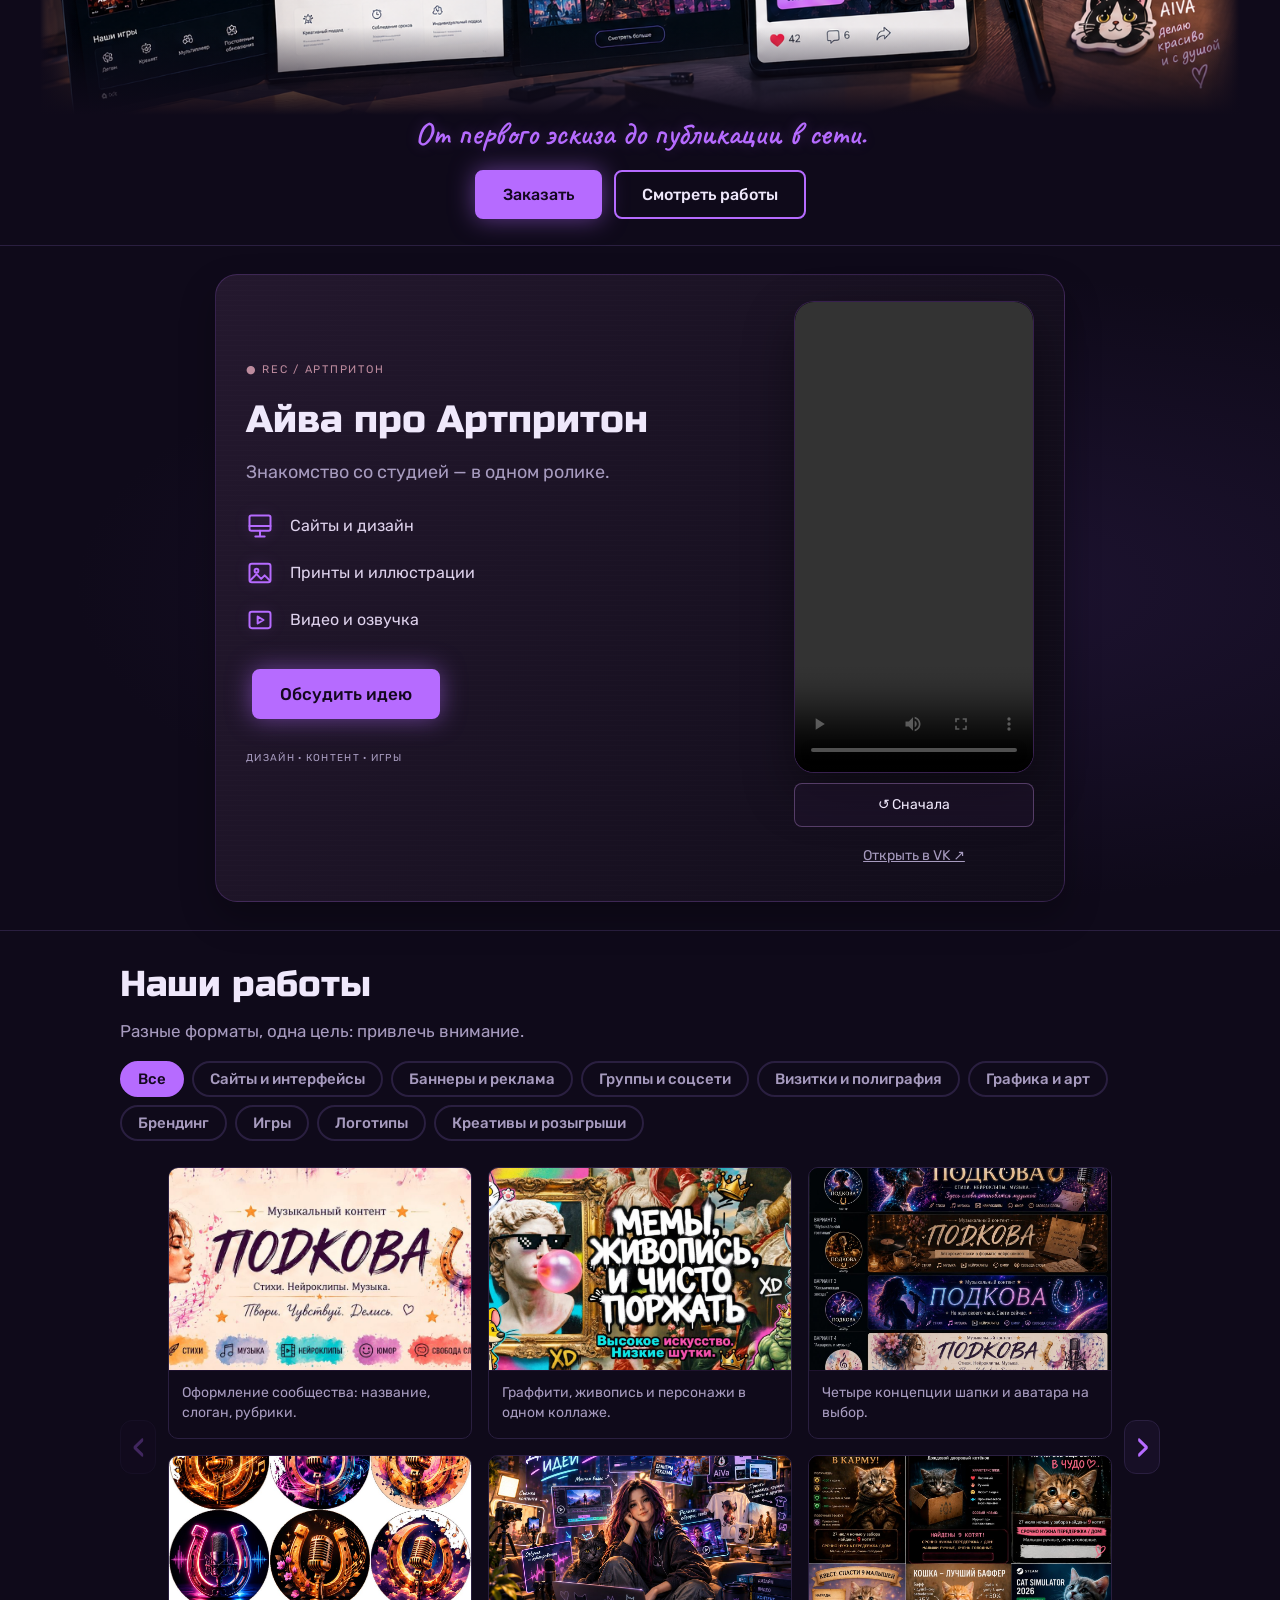
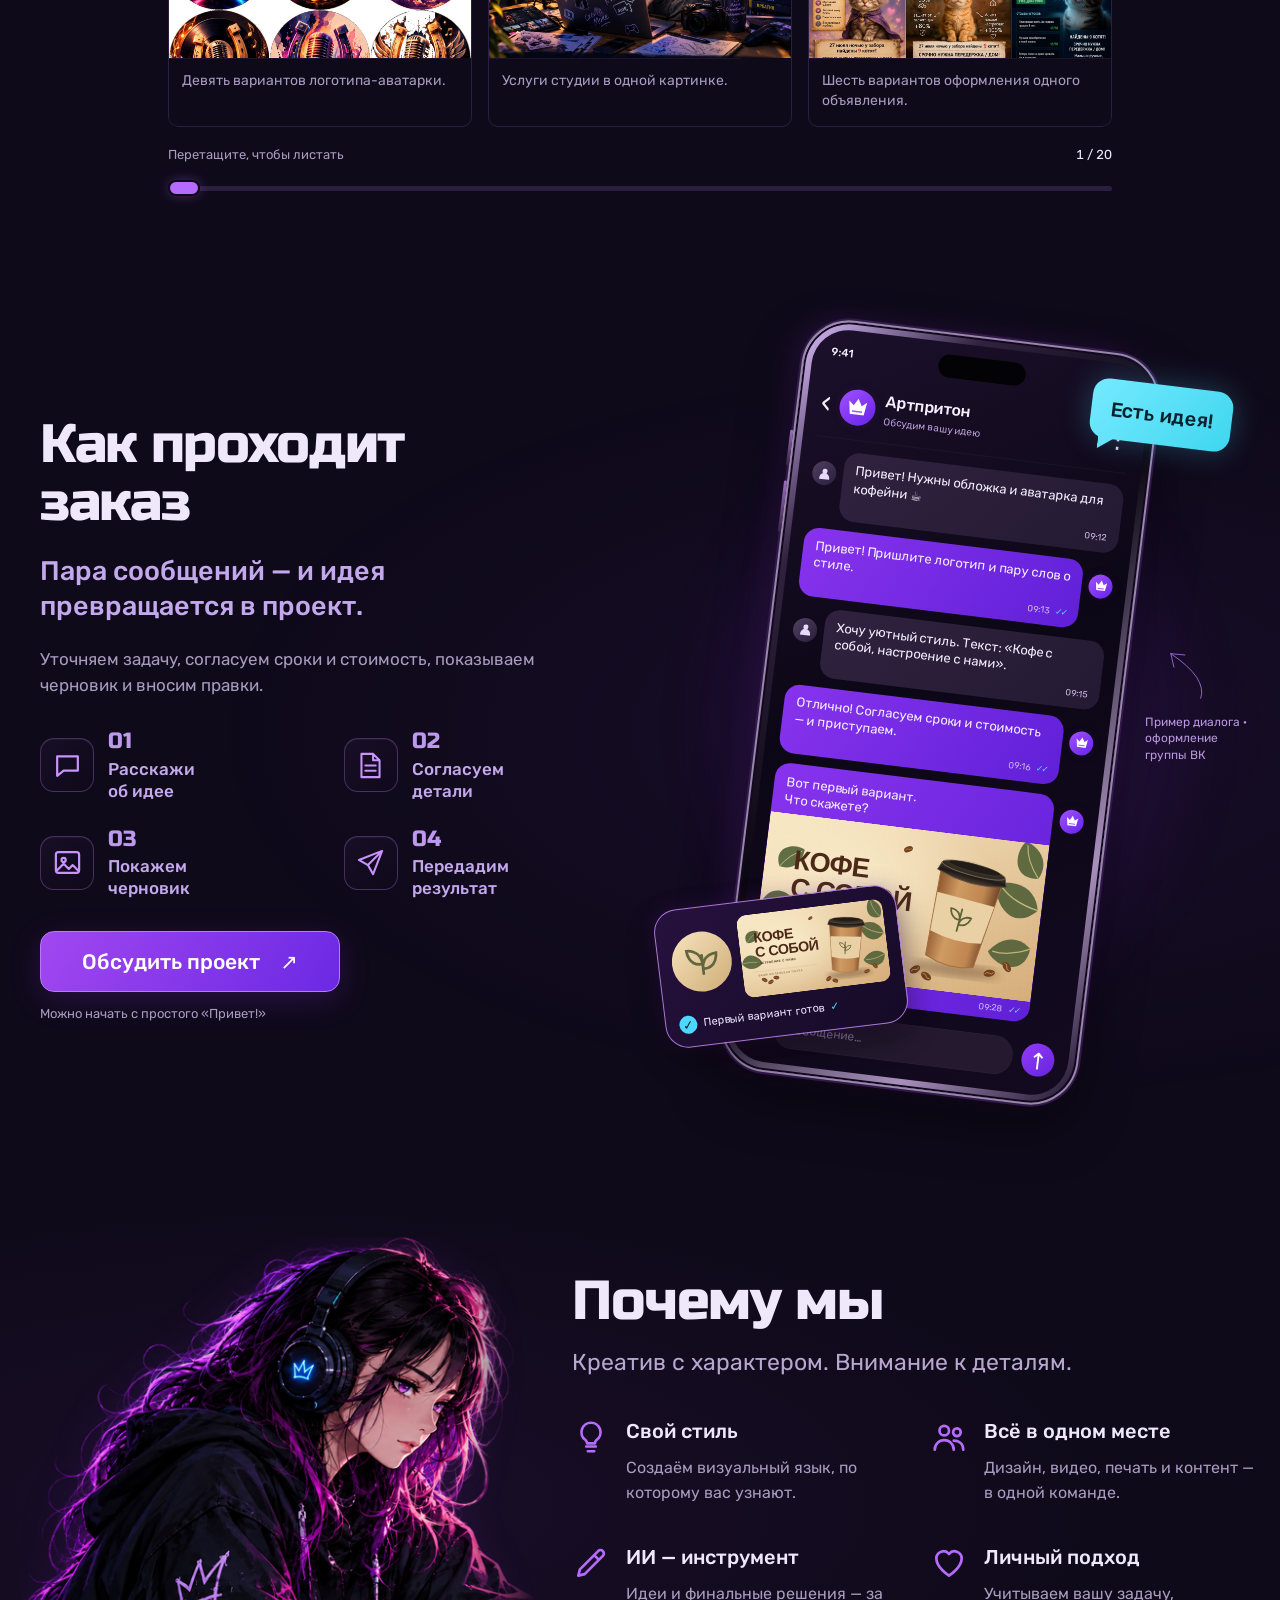
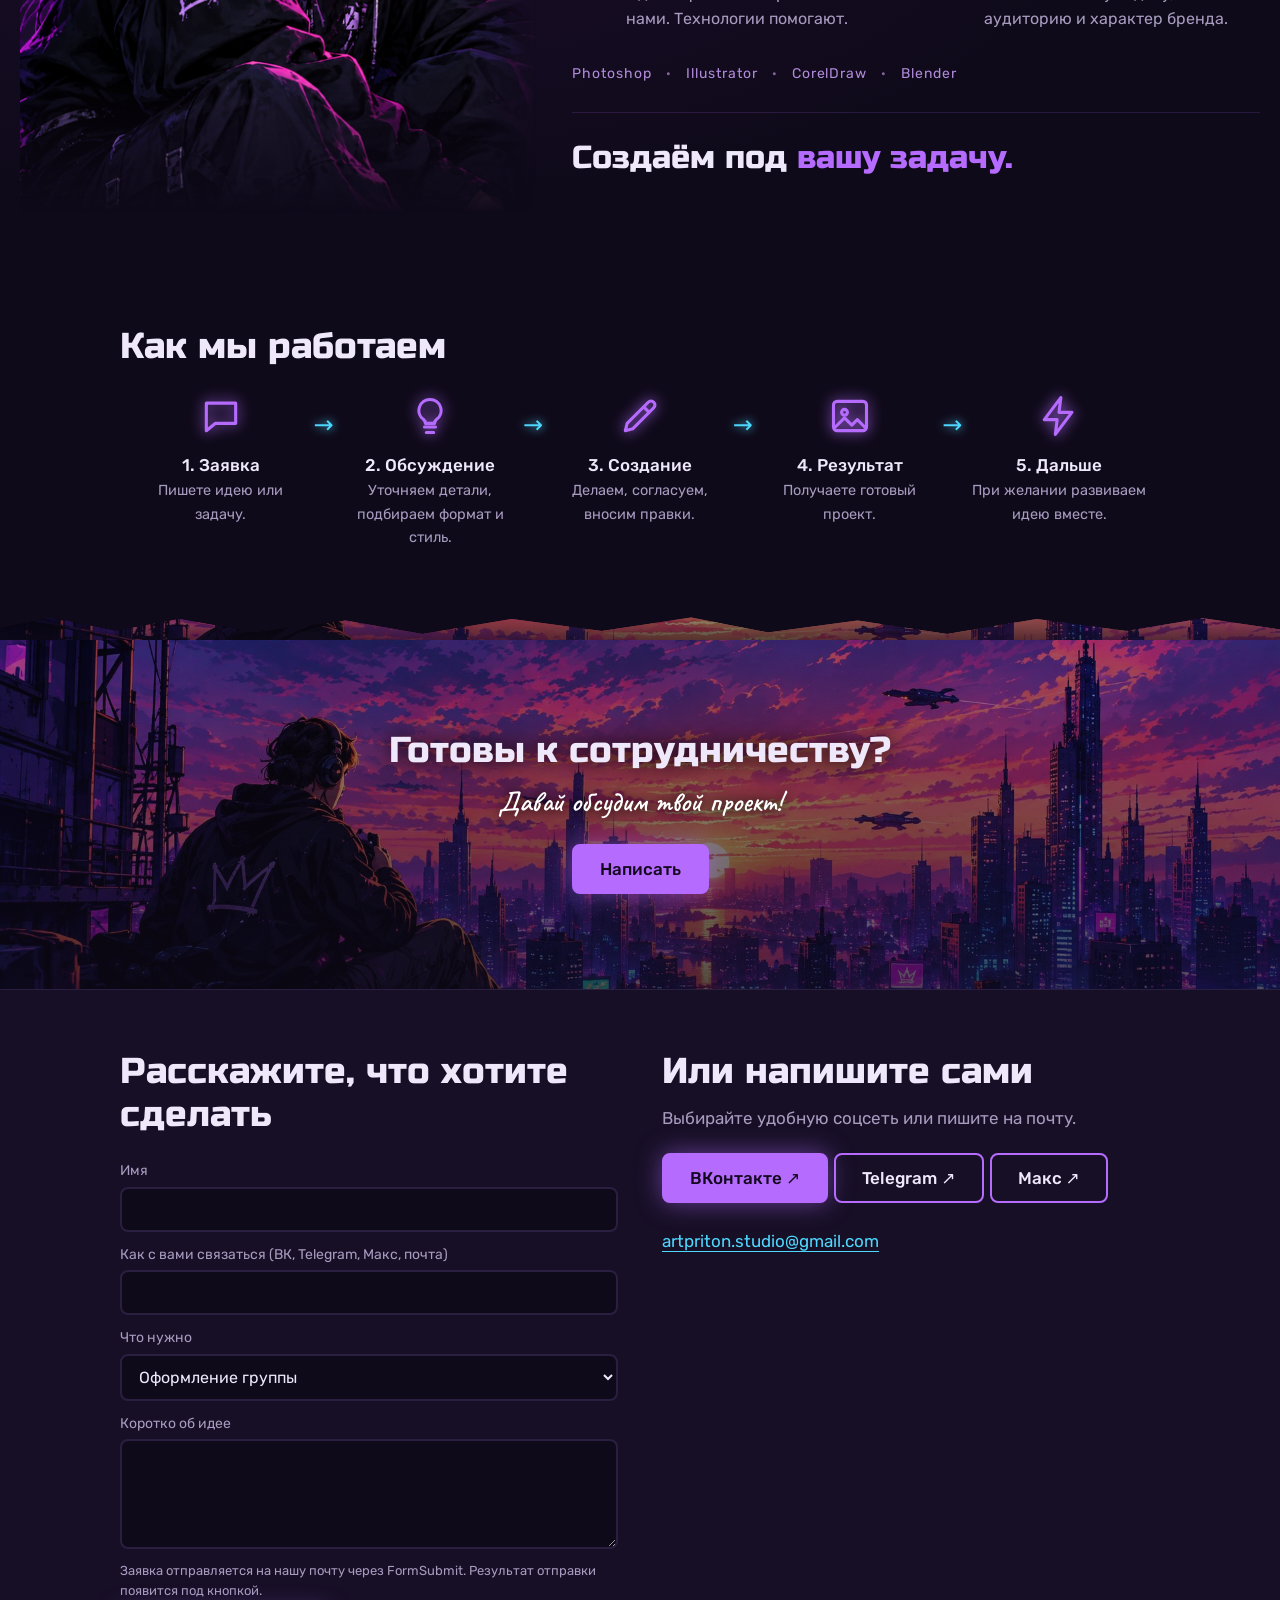
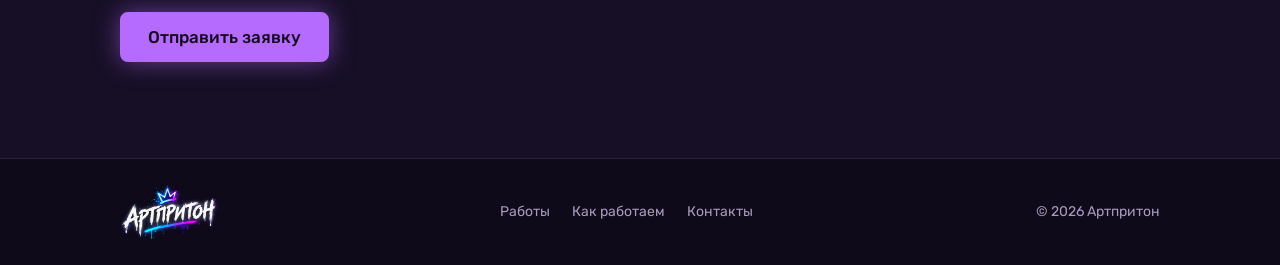
==== commit caa30fb7: "Improve contact form errors and provide explicit fallback" ====
--- a/index.html
+++ b/index.html
@@ -222,7 +222,7 @@
 <script src="js/portfolio.js"></script>
 <script src="js/services.js"></script>
 <script src="js/games.js"></script>
-<script src="js/main.js?v=20261110-email2"></script>
+<script src="js/main.js?v=20261110-form3"></script>
 <script src="js/media.js?v=20261110-tail"></script>
 <script src="js/magazines.js"></script>
 </body>
